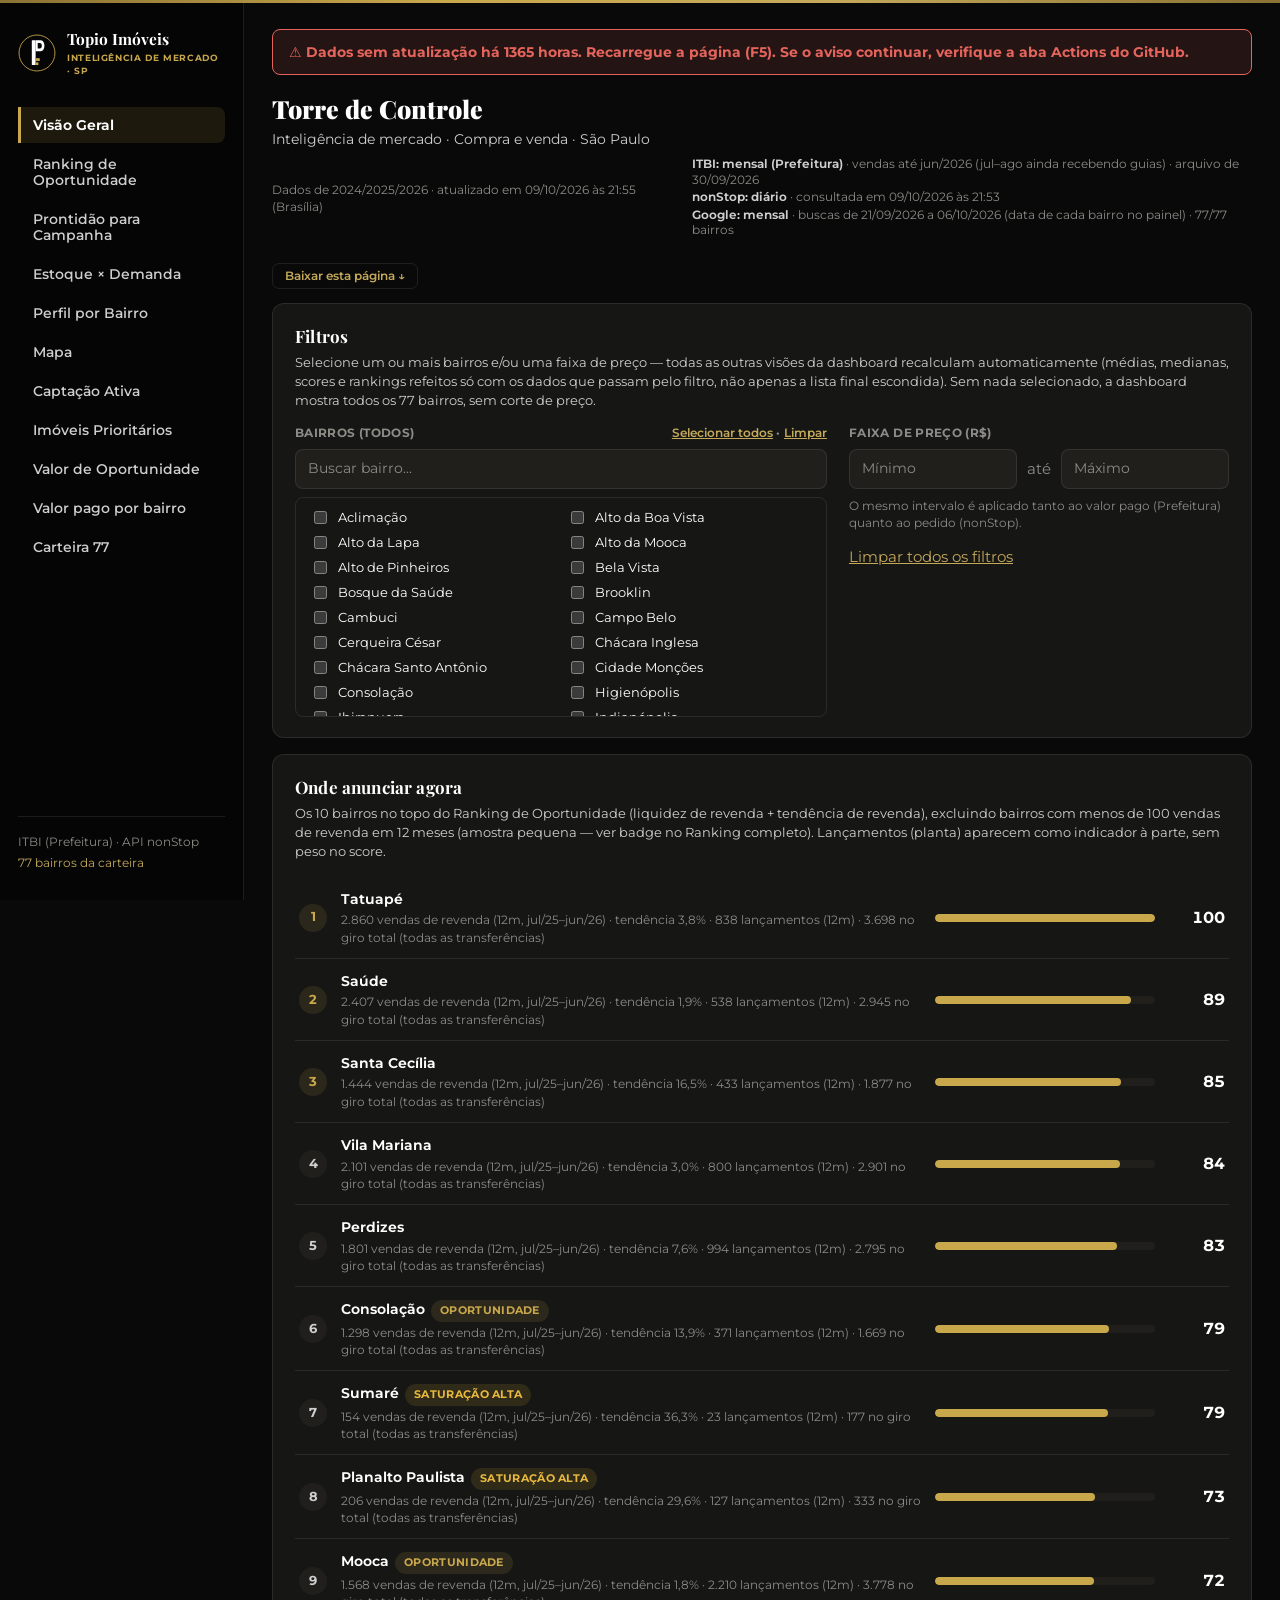
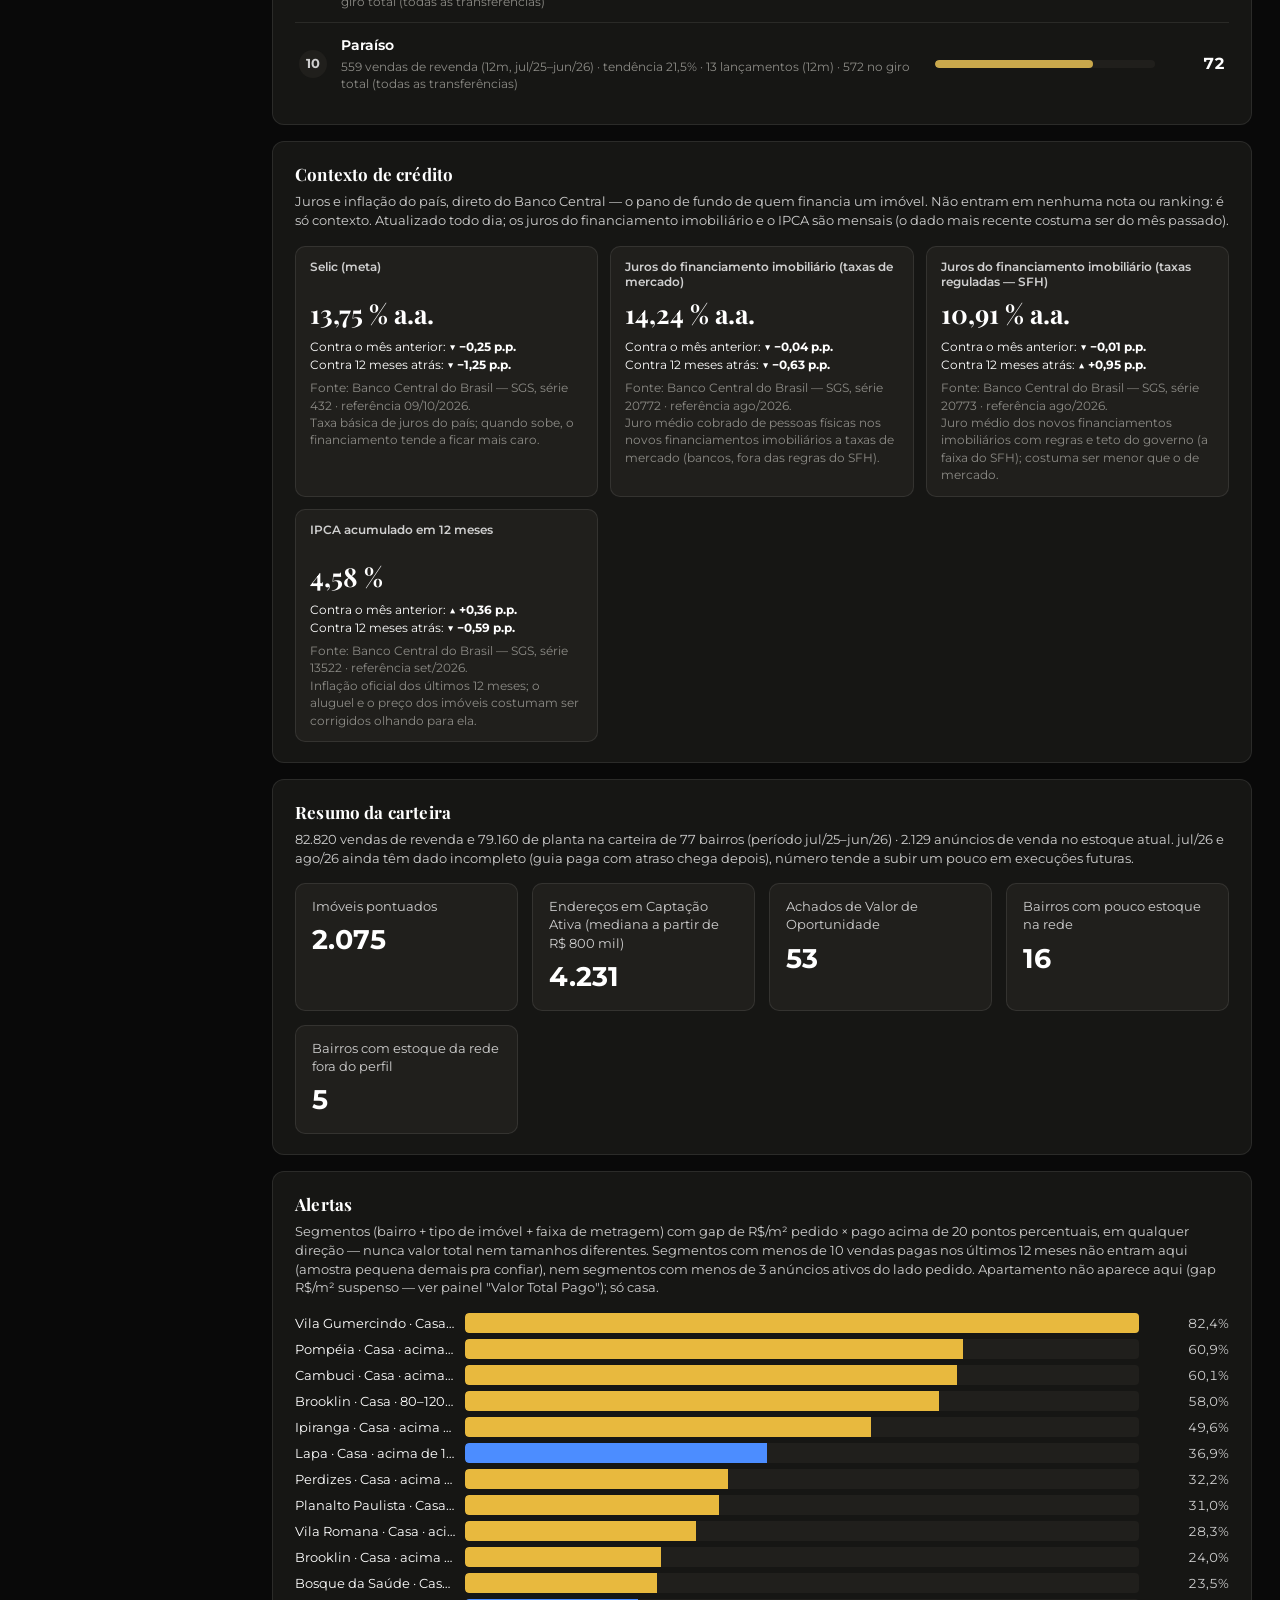
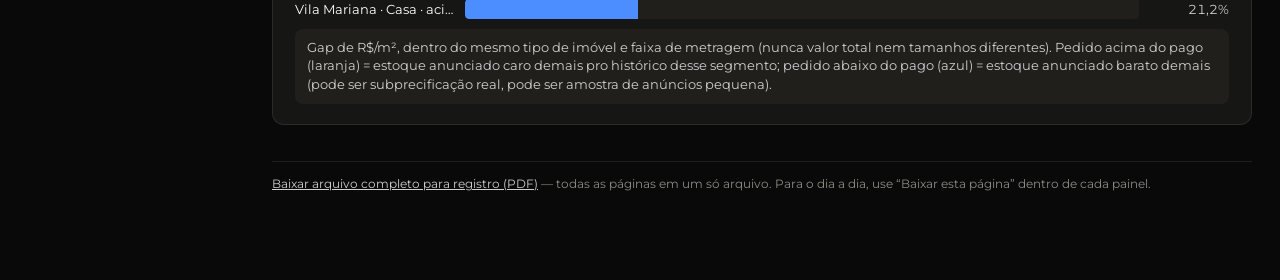
==== site/index.html @ e2ce54e1 "Captação Ativa: só endereços com mediana a partir de R$ 800 mil (recorte do painel e do Top 30) - Pa" ====
<!doctype html>
<html lang="pt-BR">
<head>
<meta charset="utf-8">
<meta name="viewport" content="width=device-width, initial-scale=1">
<title>Torre de Controle — Imóveis SP</title>
<link rel="icon" type="image/svg+xml" href="data:image/svg+xml,%3Csvg xmlns='http://www.w3.org/2000/svg' viewBox='0 0 110 110'%3E%3Ccircle cx='55' cy='55' r='52' fill='none' stroke='%23C9A84C' stroke-width='4'/%3E%3Crect x='40' y='18' width='11' height='72' rx='1.5' fill='%23fff'/%3E%3Cpath d='M 51 18 L 66 18 C 80 18 80 50 66 50 L 51 50 Z' fill='%23fff'/%3E%3Cpath d='M 57 26 L 63 26 C 71 26 71 42 63 42 L 57 42 Z' fill='%23090909'/%3E%3Crect x='51' y='70' width='12' height='8' fill='%23C9A84C'/%3E%3Crect x='51' y='82' width='8' height='8' fill='%23C9A84C'/%3E%3C/svg%3E">
<link rel="preconnect" href="https://fonts.googleapis.com">
<link rel="preconnect" href="https://fonts.gstatic.com" crossorigin>
<link href="https://fonts.googleapis.com/css2?family=Playfair+Display:wght@700;900&family=Montserrat:wght@400;500;600;700&display=swap" rel="stylesheet">
<link rel="stylesheet" href="styles.css">
</head>
<body>
<div class="brand-bar"></div>
<div class="app-shell">

  <aside class="sidebar">
    <div class="brand">
      <svg class="brand-mark" viewBox="0 0 110 110" width="38" height="38" aria-hidden="true">
        <circle cx="55" cy="55" r="52" fill="none" stroke="#C9A84C" stroke-width="2.5"/>
        <rect x="40" y="18" width="11" height="72" rx="1.5" fill="#ffffff"/>
        <path d="M 51 18 L 66 18 C 80 18 80 50 66 50 L 51 50 Z" fill="#ffffff"/>
        <path d="M 57 26 L 63 26 C 71 26 71 42 63 42 L 57 42 Z" fill="#090909"/>
        <rect x="51" y="70" width="12" height="8" fill="#C9A84C"/>
        <rect x="51" y="82" width="8" height="8" fill="#C9A84C"/>
      </svg>
      <div class="brand-text">
        <div class="brand-name">Topio Imóveis</div>
        <div class="brand-role">Inteligência de mercado · SP</div>
      </div>
    </div>

    <nav class="tabs" id="tabs"></nav>

    <div class="sidebar-foot">
      <div id="fontes-foot">ITBI (Prefeitura) · nonStop</div>
      <div class="handle-mini">77 bairros da carteira</div>
    </div>
  </aside>

  <div class="main">
    <div class="app">

      <!-- Aviso de dado parado: preenchido pelo app.js (atualizarAvisoDadoParado), conferido no navegador na hora em que a página abre -->
      <div id="faixa-dados-novos" class="faixa-dados-novos" role="status" hidden>
        <span id="faixa-dados-novos-texto"></span>
        <button type="button" id="faixa-dados-novos-botao">Atualizar agora</button>
      </div>
      <div id="aviso-dado-parado" class="aviso-parado" role="alert" hidden></div>

      <header class="app-header">
        <div>
          <h1>Torre de Controle</h1>
          <div class="handle">Inteligência de mercado · Compra e venda · São Paulo</div>
        </div>
        <div style="display:flex; align-items:center; gap:14px">
          <div class="updated" id="updated-at"></div>
          <div class="fontes-status" id="fontes-status"></div>
        </div>
      </header>

      <!-- Visão Geral -->
      <div class="panel" data-panel="visao-geral">
        <section class="card" id="filtros-card">
          <div class="filtros-head">
            <div>
              <h2>Filtros</h2>
              <div class="card-sub" style="margin-bottom:0">Selecione um ou mais bairros e/ou uma faixa de preço — todas as outras visões da dashboard recalculam automaticamente (médias, medianas, scores e rankings refeitos só com os dados que passam pelo filtro, não apenas a lista final escondida). Sem nada selecionado, a dashboard mostra todos os 77 bairros, sem corte de preço.</div>
            </div>
          </div>
          <div class="filtros-grid">
            <div class="filtros-bairros">
              <div class="filtros-subhead">
                <span>Bairros (<span id="filtro-bairro-count">todos</span>)</span>
                <span><a href="#" id="filtro-selecionar-todos">Selecionar todos</a> · <a href="#" id="filtro-limpar-bairros">Limpar</a></span>
              </div>
              <input type="text" id="filtro-busca-bairro" class="filtro-input" placeholder="Buscar bairro...">
              <div id="filtro-bairro-list" class="filtro-bairro-list"></div>
            </div>
            <div class="filtros-preco">
              <div class="filtros-subhead"><span>Faixa de preço (R$)</span></div>
              <div class="filtro-preco-row">
                <input type="number" id="filtro-preco-min" class="filtro-input" placeholder="Mínimo">
                <span class="muted">até</span>
                <input type="number" id="filtro-preco-max" class="filtro-input" placeholder="Máximo">
              </div>
              <div class="small muted" style="margin-top:8px">O mesmo intervalo é aplicado tanto ao valor pago (Prefeitura) quanto ao pedido (nonStop).</div>
              <a href="#" id="filtro-limpar-tudo" style="display:inline-block; margin-top:14px">Limpar todos os filtros</a>
              <div class="small muted" id="filtro-status" style="margin-top:10px"></div>
            </div>
          </div>
        </section>
        <section class="card">
          <h2>Onde anunciar agora</h2>
          <div class="card-sub">Os 10 bairros no topo do Ranking de Oportunidade (liquidez de revenda + tendência de revenda), excluindo bairros com menos de 100 vendas de revenda em 12 meses (amostra pequena — ver badge no Ranking completo). Lançamentos (planta) aparecem como indicador à parte, sem peso no score.</div>
          <div id="visao-ranking"></div>
        </section>
        <section class="card" id="credito-card">
          <h2>Contexto de crédito</h2>
          <div class="card-sub">Juros e inflação do país, direto do Banco Central — o pano de fundo de quem financia um imóvel. Não entram em nenhuma nota ou ranking: é só contexto. Atualizado todo dia; os juros do financiamento imobiliário e o IPCA são mensais (o dado mais recente costuma ser do mês passado).</div>
          <div id="credito-quadro" class="credito-grid"></div>
        </section>
        <section class="card">
          <h2>Resumo da carteira</h2>
          <div class="card-sub" id="visao-sub"></div>
          <div class="grid cols-4" id="visao-tiles"></div>
        </section>
        <section class="card">
          <h2>Alertas</h2>
          <div class="card-sub">Segmentos (bairro + tipo de imóvel + faixa de metragem) com gap de R$/m² pedido × pago acima de 20 pontos percentuais, em qualquer direção — nunca valor total nem tamanhos diferentes. Segmentos com menos de 10 vendas pagas nos últimos 12 meses não entram aqui (amostra pequena demais pra confiar), nem segmentos com menos de 3 anúncios ativos do lado pedido. Apartamento não aparece aqui (gap R$/m² suspenso — ver painel "Valor Total Pago"); só casa.</div>
          <div id="visao-alertas"></div>
        </section>
      </div>

      <!-- Painel 1 — Ranking de Oportunidade -->
      <div class="panel" data-panel="ranking">
        <section class="card">
          <h2>Ranking de Oportunidade</h2>
          <div class="card-sub">Score 0–100: 50% volume de REVENDA (janela rolante dos últimos 12 meses completos pela data real da transação) + 50% tendência de revenda (mesma janela × 12 meses antes), normalizado entre os 77 bairros da carteira. Lançamentos (planta) aparecem na coluna "Lançamentos (12m)" só como indicador, sem peso no score — decisão de 2026-10-01: pra Buyer Agent, a liquidez que importa é a revenda. Tendência vira neutra (não entra no score) quando o bairro tem menos de 50 vendas de revenda numa das duas janelas comparadas — evita que uma variação de poucas vendas vire uma "tendência" de dezenas de %. Bairro com menos de 100 vendas de revenda em 12m tem o selo "Amostra pequena" e não entra no top 10 de "Onde anunciar agora". A coluna "Gap Preço" e o badge "Alerta preço" não entram no score: mostram o gap de R$/m² pedido × pago do segmento (só casa — apartamento usa valor total, sem gap) mais representativo do bairro — "—" quando nenhum segmento tem amostra confiável.</div>
          <div id="ranking-table"></div>
        </section>
      </div>

      <!-- Painel 2 — Prontidão para Campanha -->
      <div class="panel" data-panel="prontidao">
        <section class="card">
          <h2>Prontidão para Campanha por Bairro</h2>
          <div class="note" style="margin-bottom:10px"><b>Estoque = imóveis ativos na rede nonStop integrada, não o mercado inteiro.</b></div>
          <div class="card-sub">Combina 5 sinais (pesos revisados em 06/10/2026: o "alinhamento de preço" saiu da nota): liquidez de revenda + tendência de revenda (25%), estoque da rede compatível com o perfil vencedor por FAIXA DE PREÇO — P25–P75 do valor pago em revenda (12, 24 ou 36 meses, conforme a amostra), por tipo de imóvel (apartamento/casa), sem passar por metragem, já que área construída do ITBI ≠ área útil do anúncio (25%; bairro com 100+ revendas e no máximo 2 anúncios na faixa mostra o selo "Pouco estoque na rede" — pouco estoque da rede no bairro todo — ou "Estoque da rede fora do perfil" — estoque da rede no bairro, mas fora da faixa que vende), captação ativa (15%), qualidade × cobertura dos imóveis prioritários (25%, já em valor total pra apartamento), concentração de achados de valor (10%). Carteira de 77 bairros, mesma resolução do Carteira 77; bairro com menos de 100 vendas de revenda em 12m (amostra pequena) nunca fica no topo. Responde: esse bairro tem munição real pra campanha agora? Clique num bairro pra ver os 10 melhores imóveis anunciados hoje na nonStop.</div>
          <div id="prontidao-table"></div>
        </section>
      </div>

      <!-- Estoque × Demanda -->
      <div class="panel" data-panel="estoque-demanda">
        <section class="card">
          <h2>Estoque da rede × Demanda</h2>
          <div class="note" style="margin-bottom:10px"><b>Estoque = imóveis ativos na rede nonStop integrada, não o mercado inteiro.</b></div>
          <div class="card-sub">Quantos anúncios ativos hoje na nonStop se encaixam no perfil vencedor de PREÇO do bairro (P25–P75 do valor pago em revenda, 12/24/36 meses conforme a amostra, por tipo de imóvel — não mais metragem, desde 2026-10-01: área construída do ITBI ≠ área útil do anúncio), comparado às vendas de revenda dos últimos 12 meses (demanda = liquidez real de revenda, não lançamento). Bairro com 100+ revendas e no máximo 2 anúncios dentro da faixa mostra um de dois selos: <span class="badge gold" style="margin:0 2px">Pouco estoque na rede</span> (o bairro inteiro tem pouco estoque da rede frente à demanda) ou <span class="badge warning" style="margin:0 2px">Estoque da rede fora do perfil</span> (tem estoque da rede, mas quase nada na faixa que vende). A coluna "Estoque da rede com +365 dias" mostra o % do estoque do bairro cadastrado há mais de um ano na nonStop. <span class="badge gold" style="margin:0 2px">Oportunidade</span> = pouco estoque da rede compatível para uma demanda relevante. <span class="badge critical" style="margin:0 2px">Alerta preço</span> = no segmento (tipo de imóvel + faixa de metragem) mais representativo do bairro, o R$/m² pedido está bem descolado do R$/m² de fato pago — nunca valor total.</div>
          <div id="estoque-demanda-table"></div>
        </section>
      </div>

      <!-- Painel 3 — Perfil por Bairro -->
      <div class="panel" data-panel="perfil">
        <section class="card">
          <h2>Perfil por Bairro</h2>
          <div class="note" style="margin-bottom:10px"><b>Estoque = imóveis ativos na rede nonStop integrada, não o mercado inteiro.</b></div>
          <div class="card-sub">Faixa de preço que mais vendeu (P25–P75 do valor total pago em revenda, 12/24/36 meses conforme a amostra, por tipo de imóvel — não mais metragem/dormitórios/vagas, desde 2026-10-05), estoque da rede dentro dessa faixa, % do estoque da rede com mais de 365 dias de cadastro, e preço por m² pago × pedido por tipo de imóvel e faixa de metragem (a faixa do lado pago é a área do cadastro do ITBI, que inclui áreas comuns e vagas — não é área útil). Escolha um bairro.</div>
          <select id="perfil-select" class="bairro-select"></select>
          <div id="perfil-content" style="margin-top:16px"></div>
        </section>
      </div>

      <!-- Painel 6 — Mapa -->
      <div class="panel" data-panel="mapa">
        <section class="card">
          <h2>Mapa de Oportunidade</h2>
          <div class="card-sub">Bolha = bairro (raio ∝ √volume de vendas); cor = score do Ranking de Oportunidade (mais escuro = maior score).</div>
          <div id="mapa-content"></div>
        </section>
      </div>

      <!-- Painel 7 — Captação Ativa Estratégica -->
      <div class="panel" data-panel="captacao">
        <section class="card">
          <h2>Captação Ativa Estratégica</h2>
          <div class="card-sub"><b>Recorte do painel: só endereços cuja mediana das revendas limpas é de R$ 800 mil ou mais</b> (o resto fica de fora desta pauta). Pauta semanal de prospecção: endereços com giro repetido de revenda (2+ revendas limpas em 3 anos — compra e venda, 100% do imóvel, uso residencial e valor dentro do padrão, a mesma base do Carteira 77 —, excluindo lançamentos e preços incoerentes). O preço de cada endereço é a MEDIANA das revendas limpas, com a faixa P25–P75 quando há 4+ vendas (com menos, só a mediana e “poucas vendas”); vendas na planta e revendas com valor fora do padrão aparecem em contagem separada e nunca entram no preço. A metragem é a área do cadastro do ITBI (inclui áreas comuns e vagas), não a área útil. Endereços sem nenhuma unidade anunciada hoje vêm primeiro (é onde a prospecção resolve um acesso que você não tem por outro caminho); os marcados <span class="badge warning" style="margin:0 2px">Já anunciado hoje</span> já têm alguma unidade ativa, mas o prédio continua valendo a visita pra tentar captar outras unidades. "Perfil vencedor" do bairro agora é a faixa de preço paga em revenda (12m, por tipo de imóvel) — não mais metragem (2026-10-01). Dois selos de bairro (só acendem com 100+ revendas em 12 meses e no máximo 2 anúncios dentro da faixa de preço vencedora, e nunca juntos): <span class="badge gold" style="margin:0 2px">Pouco estoque na rede</span> = o bairro inteiro tem pouco anúncio na rede frente à demanda (estoque total da rede ÷ revendas em 12m no terço mais baixo dos 77 bairros); <span class="badge warning" style="margin:0 2px">Estoque da rede fora do perfil</span> = tem estoque ativo no bairro, mas quase nada na faixa de preço que de fato vende. <span class="badge warning" style="margin:0 2px">Anúncio antigo — validar disponibilidade</span> = o anúncio ativo tem mais de 365 dias de cadastro na nonStop (continua valendo nas contas, só pede confirmação).</div>
          <div id="captacao-filtros" class="local-filtros"></div>
          <div id="captacao-top30" class="captacao-top30"></div>
          <h3 class="captacao-lista-titulo">Todos os endereços, por bairro</h3>
          <div id="captacao-list"></div>
        </section>
      </div>

      <!-- Painel 8 — Imóveis Prioritários -->
      <div class="panel" data-panel="prioritarios">
        <section class="card">
          <h2>Imóveis Prioritários para Campanha</h2>
          <div class="card-sub">Pontuação por imóvel (casa): 35% liquidez de revenda do bairro + 30% alinhamento de preço (R$/m² do anúncio × mediana paga do mesmo tipo de imóvel e faixa de metragem no bairro) + 25% aderência à faixa de preço vencedora do bairro (P25–P75 do valor pago em revenda, 12m, por tipo de imóvel) + 10% bônus de captação ativa (híbrido: prédio com 10+ unidades residenciais no IPTU 2026 usa o giro relativo — vendas em 3 anos ÷ unidades: menos de 7% = 40, 7–10% = 60, 10–15% = 80, 15% ou mais = 100; prédio com menos de 10 unidades, casa ou endereço sem casamento com o IPTU usa o nº de vendas: 2 = 40, 3 = 60, 4 = 80, 5 ou mais = 100; em qualquer régua, bônus acima de 60 exige pelo menos 3 vendas; cada imóvel mostra qual régua foi usada). Anúncio com mais de 365 dias de cadastro continua na lista, com o selo "Anúncio antigo — validar disponibilidade". Apartamento: alinhamento de preço suspenso (2026-10-01 — faixa de metragem comparava área construída do ITBI × área útil do anúncio, aguardando calibração) — peso redistribuído proporcionalmente entre liquidez, aderência e captação.</div>
          <div class="local-filtros">
            <label>Bairro <select id="prioritarios-bairro" class="bairro-select"></select></label>
            <span class="small muted">Sem bairro escolhido: os 50 melhores da carteira. Com bairro: todos os imóveis pontuados dele (base para carrosséis "apartamentos à venda em [bairro]").</span>
          </div>
          <div id="prioritarios-table"></div>
        </section>
      </div>

      <!-- Painel 10 — Valor de Oportunidade -->
      <div class="panel" data-panel="valor-oportunidade">
        <section class="card">
          <h2>Valor de Oportunidade</h2>
          <div class="card-sub">Imóveis anunciados 20%+ abaixo do que se pagou em imóveis comparáveis. <b>Casa</b>: compara o R$/m² do anúncio com a mediana de R$/m² paga em imóveis do MESMO tipo e faixa de metragem no bairro (nunca o valor total nem tamanhos diferentes); só entra quando esse segmento tem 10+ vendas pagas nos últimos 12 meses. <b>Apartamento</b>: compara o preço do anúncio com a mediana paga no MESMO PRÉDIO (revendas limpas do mesmo endereço, sem passar por metragem); só entra prédio com 4+ revendas limpas e preços parecidos entre si (P75 ÷ P25 de até 1,25), e cada achado mostra "comparado com N vendas no mesmo prédio". Nos dois casos, cada venda antiga é <b>atualizada para o preço de hoje</b> pela variação da mediana de R$/m² de revenda do mesmo bairro e tipo (ITBI), do mês da venda até o último mês completo — assim uma venda de 2024 não parece "barata" só por ser antiga. Badge "Atenção" = 30%+ de desconto, vale checar antes de anunciar.</div>
          <div id="vo-toggle" class="seg-toggle"></div>
          <div id="vo-nota" class="note" style="margin:10px 0"></div>
          <div id="valor-oportunidade-table"></div>
        </section>
        <section class="card">
          <h2>Concentração por bairro</h2>
          <div id="valor-oportunidade-bairros"></div>
        </section>
      </div>

      <!-- Painel 11 — Preço por m² / Valor Total (Etapa 4 de 2026-09-29; Etapa 2 item 2 de 2026-10-01) -->
      <div class="panel" data-panel="preco-m2">
        <section class="card">
          <h2>Valor pago por bairro</h2>
          <div class="card-sub">Mediana/P25/P75 do VALOR TOTAL pago (não R$/m²) em REVENDA de apartamento, por bairro e faixa de metragem, nos últimos 12 meses (retrato do mercado agora) — ou 24/36 meses quando o bairro+faixa tem menos de 30 vendas limpas (cada linha mostra o período usado; abaixo de 30 mesmo em 36 meses vira “poucas vendas”). O gap R$/m² pedido×pago foi suspenso pra apartamento (calibração fica pra depois); "Anúncios hoje" mostra só o estoque atual pedido, sem comparação. Badge "Poucas vendas" = menos de 30 revendas limpas nesse segmento mesmo ampliando o período para 36 meses — não é uma referência confiável ainda. Também disponível em CSV: <code>output/preco_m2_por_bairro.csv</code> e <code>output/valor_pago_por_bairro.csv</code> (série histórica por ano, casa e apartamento).</div>
          <div id="preco-m2-table"></div>
        </section>
      </div>

      <!-- Painel 12 — Carteira 77 (Item 3 de 2026-09-30; sai do beta na Etapa 2 item 1.2e, 2026-10-01) -->
      <div class="panel" data-panel="carteira-77">
        <section class="card">
          <h2>Carteira 77</h2>
          <div class="card-sub">Bairro resolvido por tradução de nome de cadastro do IPTU + cascata de voto por endereço/quadra fiscal/CEP (ver README, "Item 3") — carteira de 77 bairros, a mesma base que TODOS os outros painéis usam agora (Ranking, Visão Geral, Perfil, Mapa, Estoque × Demanda, Alertas, Valor de Oportunidade, Imóveis Prioritários — checado a cada build, ver "teste de consistência" no README). Revenda/planta classificados pela proporção transmitida (ITBI) + uso do imóvel + financiamento MCMV/SFH, janela rolante de 12 meses. Giro = revenda ÷ unidades residenciais do IPTU (apartamento + residência). As colunas de forma de pagamento mostram as revendas da camada limpa (apartamento e casa): "sem financiamento bancário" = guias de ITBI sem financiamento informado, o que inclui compras com recursos próprios e parcelamentos direto com o vendedor, que não passam por banco. A tabela abaixo é um retrato fixo (não recalcula com os filtros de preço/bairro acima) — os outros painéis recalculam normalmente.</div>
          <div id="carteira-77-fechamento" style="margin-bottom:16px"></div>
          <div id="carteira-77-table"></div>
        </section>
      </div>

      <footer class="rodape-pdf">
        <a href="#" id="pdf-completo-link">Baixar arquivo completo para registro (PDF)</a>
        <span> — todas as páginas em um só arquivo. Para o dia a dia, use “Baixar esta página” dentro de cada painel.</span>
      </footer>

    </div>
  </div>
</div>
<script src="app.js"></script>
</body>
</html>
---- site/styles.css ----
:root {
  color-scheme: dark;
  --page: #090909;
  --sidebar-bg: #050505;
  --surface: #161614;
  --surface-2: #201f1c;
  --text-primary: #ffffff;
  --text-secondary: #cfcfcf;
  --text-muted: #8c8b86;
  --gridline: #2a2a27;
  --baseline: #3a3a36;
  --border: rgba(255, 255, 255, 0.09);
  --gold: #C9A84C;
  --gold-soft: #C4A95B;
  --gold-bg: rgba(201, 168, 76, 0.12);
  --series-blue: #4C8DFF;
  --series-orange: #E0793A;
  --series-aqua: #23B98A;
  --series-violet: #9C8CF0;
  --status-good: #34C759;
  --status-warning: #E8B93E;
  --status-critical: #E5645C;
  --status-neutral: #8c8b86;
  --status-good-bg: rgba(52, 199, 89, 0.12);
  --status-warning-bg: rgba(232, 185, 62, 0.12);
  --status-critical-bg: rgba(229, 100, 92, 0.12);
  --status-neutral-bg: rgba(255, 255, 255, 0.06);
}

* { box-sizing: border-box; }
html, body { margin: 0; padding: 0; }
body {
  background: var(--page);
  color: var(--text-primary);
  font-family: "Montserrat", system-ui, -apple-system, "Segoe UI", sans-serif;
  font-size: 15px;
  line-height: 1.45;
}

h1, h2, h3 { font-family: "Playfair Display", Georgia, serif; }

.brand-bar {
  position: fixed; top: 0; left: 0; right: 0; height: 3px;
  background: linear-gradient(90deg, #8a7233, var(--gold) 35%, var(--gold-soft) 65%, #8a7233);
  z-index: 100;
}

.app-shell { display: flex; min-height: 100vh; padding-top: 3px; }

/* -------------------------------------------------------------------- */
/* Sidebar                                                               */
/* -------------------------------------------------------------------- */
.sidebar {
  width: 244px; flex-shrink: 0; background: var(--sidebar-bg);
  border-right: 1px solid var(--border);
  display: flex; flex-direction: column;
  padding: 26px 18px; position: sticky; top: 3px;
  height: calc(100vh - 3px); overflow-y: auto;
}
.brand { display: flex; align-items: center; gap: 11px; margin-bottom: 30px; }
.brand-mark { flex-shrink: 0; }
.brand-text { min-width: 0; }
.brand-name { font-family: "Playfair Display", serif; font-weight: 700; font-size: 15.5px; color: #fff; line-height: 1.25; }
.brand-role { font-size: 9px; letter-spacing: 0.07em; color: var(--gold); font-weight: 700; text-transform: uppercase; margin-top: 3px; }

nav.tabs {
  display: flex; flex-direction: column; gap: 3px; flex: 1;
}
nav.tabs button {
  appearance: none; border: none; border-left: 3px solid transparent; background: transparent; cursor: pointer;
  padding: 10px 12px; font-family: "Montserrat", sans-serif; font-size: 13.5px; font-weight: 550;
  color: var(--text-secondary); border-radius: 0 8px 8px 0; text-align: left;
}
nav.tabs button:hover { background: var(--surface-2); color: var(--text-primary); }
nav.tabs button.active { color: #fff; font-weight: 650; background: var(--gold-bg); border-left-color: var(--gold); }
nav.tabs button .dot { display: inline-block; width: 7px; height: 7px; border-radius: 50%; margin-right: 8px; vertical-align: middle; }

.sidebar-foot {
  margin-top: 18px; padding-top: 16px; border-top: 1px solid var(--border);
  font-size: 11.5px; color: var(--text-muted); line-height: 1.7;
}
.sidebar-foot .handle-mini { color: var(--gold-soft); margin-top: 2px; }

/* -------------------------------------------------------------------- */
/* Main content                                                          */
/* -------------------------------------------------------------------- */
.main { flex: 1; min-width: 0; }
.app { max-width: 1180px; margin: 0 auto; padding: 26px 28px 80px; }

header.app-header {
  display: flex; flex-wrap: wrap; align-items: baseline; justify-content: space-between;
  gap: 8px; margin-bottom: 24px;
}
header.app-header h1 { font-size: 25px; margin: 0; font-weight: 900; }
header.app-header .handle { color: var(--text-secondary); font-size: 13.5px; margin-top: 2px; }
header.app-header .updated { color: var(--text-muted); font-size: 12px; }
.aviso-parado {
  background: var(--status-critical-bg); color: var(--status-critical); border: 1px solid var(--status-critical);
  border-radius: 8px; padding: 12px 16px; margin: 0 0 16px; font-size: 14px; font-weight: 700;
}
.aviso-parado[hidden] { display: none; }
/* Faixa discreta "Há dados novos" (aparece só quando a pessoa já mexeu na página): fica NO FLUXO, no
   topo — empurra o conteúdo pra baixo em vez de ficar por cima dele. */
.faixa-dados-novos {
  display: flex; flex-wrap: wrap; align-items: center; gap: 8px 12px; margin: 0 0 12px; padding: 7px 12px;
  border: 1px solid var(--border); border-left: 3px solid var(--gold); border-radius: 8px;
  background: var(--surface-2); color: var(--text-secondary); font-size: 13px;
}
.faixa-dados-novos[hidden] { display: none; }
.faixa-dados-novos button {
  appearance: none; cursor: pointer; font: inherit; font-size: 12.5px; font-weight: 600; color: var(--gold);
  background: transparent; border: 1px solid var(--gold); border-radius: 6px; padding: 3px 10px;
}
.faixa-dados-novos button:hover { background: var(--gold); color: #1a1a1a; }
@media print { .faixa-dados-novos { display: none !important; } }
.fontes-status { display: flex; flex-direction: column; align-items: flex-start; gap: 2px; font-size: 11.5px; color: var(--text-muted); max-width: 560px; }
.fontes-status .fonte-item { display: block; line-height: 1.35; }
.fontes-status .fonte-item b { color: var(--text-secondary); font-weight: 650; }
.fontes-status .fonte-stale { color: var(--status-warning); font-weight: 600; }
.pdf-btn {
  appearance: none; cursor: pointer; font-family: "Montserrat", sans-serif;
  font-size: 12.5px; font-weight: 600; color: var(--gold);
  background: var(--gold-bg); border: 1px solid var(--gold); border-radius: 7px;
  padding: 7px 14px; white-space: nowrap;
}
.pdf-btn:hover { background: var(--gold); color: #1a1a1a; }
.rodape-pdf { margin: 36px 0 8px; padding-top: 14px; border-top: 1px solid var(--border); font-size: 11.5px; color: var(--text-muted); }
.rodape-pdf a { color: var(--text-secondary); text-decoration: underline; }
.rodape-pdf a:hover { color: var(--gold); }
.captacao-pdf-link { font-size: 11.5px; text-decoration: underline; margin-left: 10px; color: var(--gold-soft); }

/* Item 7 (2026-10-01): "Baixar esta página" — mesmo visual do botão
   global, só que pequeno e solto no topo de cada painel (não no
   cabeçalho fixo). Some na impressão (ver @media print) — só o botão
   global "Baixar PDF" permanece como estava. */
.page-pdf-btn {
  appearance: none; cursor: pointer; font-family: "Montserrat", sans-serif;
  font-size: 11.5px; font-weight: 600; color: var(--gold-soft);
  background: transparent; border: 1px solid var(--border); border-radius: 7px;
  padding: 5px 12px; white-space: nowrap; margin-bottom: 14px; display: inline-block;
}
.page-pdf-btn:hover { border-color: var(--gold); color: var(--gold); }

.panel { display: none; }
.panel.active { display: block; }
.panel-print-title { display: none; }
.panel-print-meta { display: none; }

section.card {
  background: var(--surface); border: 1px solid var(--border); border-radius: 12px;
  padding: 20px 22px; margin-bottom: 16px;
}
section.card h2 { font-size: 17px; margin: 0 0 5px; font-weight: 700; letter-spacing: 0.01em; }
section.card .card-sub { color: var(--text-secondary); font-size: 13px; margin-bottom: 16px; }

.grid { display: grid; gap: 14px; }
.grid.cols-2 { grid-template-columns: repeat(auto-fit, minmax(320px, 1fr)); }
.grid.cols-4 { grid-template-columns: repeat(auto-fit, minmax(200px, 1fr)); }

/* Status chip / badge */
.status-chip {
  display: inline-flex; align-items: center; gap: 6px; padding: 4px 10px;
  border-radius: 999px; font-size: 12.5px; font-weight: 600;
}
.status-chip .icon { font-size: 12px; line-height: 1; }
.status-chip.green { background: var(--status-good-bg); color: var(--status-good); }
.status-chip.yellow { background: var(--status-warning-bg); color: var(--status-warning); }
.status-chip.red { background: var(--status-critical-bg); color: var(--status-critical); }
.status-chip.neutral, .status-chip.informativo { background: var(--status-neutral-bg); color: var(--text-muted); }

/* Stat tile */
.stat-tile {
  background: var(--surface-2); border: 1px solid var(--border); border-radius: 10px;
  padding: 14px 16px;
}
.stat-tile .label { font-size: 12.5px; color: var(--text-secondary); margin-bottom: 4px; }
.stat-tile .value { font-size: 27px; font-weight: 700; font-variant-numeric: proportional-nums; color: #fff; }
.stat-tile .delta { font-size: 12.5px; margin-top: 4px; font-weight: 600; }
.stat-tile .delta.up { color: var(--status-good); }
.stat-tile .delta.down { color: var(--status-critical); }
.stat-tile .delta.flat { color: var(--text-muted); }

/* Bars (ranking / comparação) */
.bar-row { display: grid; grid-template-columns: 160px 1fr 80px; align-items: center; gap: 10px; margin: 6px 0; font-size: 13px; }
.bar-row .bar-track { background: var(--surface-2); border-radius: 4px; height: 20px; position: relative; overflow: hidden; }
.bar-row .bar-fill { position: absolute; left: 0; top: 0; bottom: 0; border-radius: 4px 0 0 4px; }
.bar-row .bar-val { text-align: right; font-variant-numeric: tabular-nums; color: var(--text-secondary); }
.bar-row .bar-label { color: var(--text-primary); overflow: hidden; text-overflow: ellipsis; white-space: nowrap; }
.bar-row.local .bar-label { font-weight: 650; }
.pagamento-bars .bar-label { white-space: normal; overflow: visible; text-overflow: clip; line-height: 1.2; }

/* Tables */
table.data-table { width: 100%; border-collapse: collapse; font-size: 13px; }
table.data-table th {
  text-align: left; font-size: 11.5px; text-transform: uppercase; letter-spacing: 0.02em;
  color: var(--text-muted); font-weight: 600; padding: 8px 10px; border-bottom: 1px solid var(--gridline);
  position: sticky; top: 0; background: var(--surface);
}
table.data-table td {
  padding: 8px 10px; border-bottom: 1px solid var(--gridline); font-variant-numeric: tabular-nums;
  vertical-align: top;
}
table.data-table td.desc { font-variant-numeric: normal; max-width: 320px; }
table.data-table tbody tr:hover { background: var(--surface-2); }
.table-scroll { overflow-x: auto; max-height: 560px; overflow-y: auto; border: 1px solid var(--border); border-radius: 10px; }
th.sortable { cursor: pointer; user-select: none; }
th.sortable .arrow { opacity: 0.4; margin-left: 3px; }
th.sortable.active .arrow { opacity: 1; }
.rank-top { color: var(--status-good); font-weight: 700; }
.rank-bottom { color: var(--status-critical); font-weight: 700; }

.note {
  font-size: 12.5px; color: var(--text-secondary); background: var(--surface-2);
  border-radius: 8px; padding: 10px 12px; margin-top: 10px;
}
.note.methodology { border-left: 3px solid var(--gold); }

.placeholder-block {
  border: 1px dashed var(--baseline); border-radius: 12px; padding: 32px 20px;
  text-align: center; color: var(--text-secondary);
}
.placeholder-block .big { font-size: 15px; font-weight: 650; color: var(--text-primary); margin-bottom: 6px; font-family: "Montserrat", sans-serif; }

.legend { display: flex; gap: 14px; font-size: 12px; color: var(--text-secondary); margin-top: 8px; flex-wrap: wrap; }
.legend .item { display: flex; align-items: center; gap: 6px; }
.legend .key { width: 12px; height: 12px; border-radius: 50%; display: inline-block; }

.muted { color: var(--text-muted); }
.small { font-size: 12px; }
a { color: var(--gold-soft); }

/* -------------------------------------------------------------------- */
/* Componentes específicos — Imóveis                                    */
/* -------------------------------------------------------------------- */
.bairro-select {
  appearance: none; background: var(--surface-2); border: 1px solid var(--border);
  color: var(--text-primary); font: inherit; font-size: 13.5px; font-weight: 600;
  padding: 9px 14px; border-radius: 8px; min-width: 260px; cursor: pointer;
}

.badge {
  display: inline-block; font-size: 10.5px; font-weight: 700; letter-spacing: 0.03em; text-transform: uppercase;
  padding: 3px 9px; border-radius: 999px; margin-left: 6px;
}
.badge.gold { background: var(--gold-bg); color: var(--gold); }
.badge.critical { background: var(--status-critical-bg); color: var(--status-critical); }
.badge.warning { background: var(--status-warning-bg); color: var(--status-warning); }
.badge.neutral { background: var(--status-neutral-bg); color: var(--text-muted); }

/* Filtros */
.filtros-head { margin-bottom: 14px; }
.filtros-grid { display: grid; grid-template-columns: 1.4fr 1fr; gap: 22px; }
@media (max-width: 800px) { .filtros-grid { grid-template-columns: 1fr; } }
.filtros-subhead {
  display: flex; align-items: center; justify-content: space-between; font-size: 12px;
  color: var(--text-muted); text-transform: uppercase; letter-spacing: 0.03em; font-weight: 700; margin-bottom: 8px;
}
.filtros-subhead a { font-size: 12px; text-transform: none; letter-spacing: normal; font-weight: 600; cursor: pointer; }
.filtro-input {
  width: 100%; background: var(--surface-2); border: 1px solid var(--border); color: var(--text-primary);
  font: inherit; font-size: 13.5px; padding: 9px 12px; border-radius: 8px; box-sizing: border-box;
}
.filtro-input::placeholder { color: var(--text-muted); }
.filtro-bairro-list {
  margin-top: 8px; max-height: 220px; overflow-y: auto; border: 1px solid var(--border); border-radius: 8px;
  padding: 10px 14px; display: grid; grid-template-columns: repeat(auto-fill, minmax(160px, 1fr)); gap: 6px 12px;
}
.filtro-bairro-item { display: flex; align-items: center; gap: 8px; font-size: 13px; cursor: pointer; user-select: none; }
.filtro-bairro-item input { accent-color: var(--gold); cursor: pointer; }
.filtro-bairro-item.hidden { display: none; }
.filtro-preco-row { display: flex; align-items: center; gap: 10px; }
.filtro-preco-row .muted { flex-shrink: 0; }
#filtro-status { min-height: 16px; }
#filtro-status.active { color: var(--gold); font-weight: 600; }

/* Estoque x Demanda: linha expansível */
.expand-toggle { color: var(--gold-soft); cursor: pointer; font-size: 12.5px; font-weight: 600; }
.expand-row td { background: var(--surface-2); padding: 0 !important; }
.expand-row .expand-inner { padding: 12px 16px; }
.mini-listing-row { display: flex; justify-content: space-between; gap: 10px; padding: 6px 0; border-bottom: 1px solid var(--gridline); font-size: 12.5px; }
.mini-listing-row:last-child { border-bottom: none; }
.mini-listing-row a { color: var(--gold-soft); text-decoration: none; }

/* Prontidão: expand com top imóveis */
.prontidao-expand { padding: 6px 4px 16px 46px; }

/* Bairro rank rows (Ranking / Prontidão) */
.rank-row {
  display: flex; align-items: center; gap: 14px; padding: 12px 4px; border-bottom: 1px solid var(--gridline);
}
.rank-row:last-child { border-bottom: none; }
.rank-row .rank-num {
  width: 28px; height: 28px; border-radius: 50%; background: var(--surface-2);
  display: flex; align-items: center; justify-content: center; font-size: 12.5px; font-weight: 700;
  color: var(--text-secondary); flex-shrink: 0;
}
.rank-row.top3 .rank-num { background: var(--gold-bg); color: var(--gold); }
.rank-row .rank-body { flex: 1; min-width: 0; }
.rank-row .rank-name { font-weight: 650; font-size: 14px; }
.rank-row .rank-meta { font-size: 12px; color: var(--text-muted); margin-top: 2px; }
.rank-row .rank-score { width: 56px; text-align: right; font-weight: 700; font-size: 16px; font-variant-numeric: tabular-nums; flex-shrink: 0; }
.rank-row .rank-bar-track { flex: 1; height: 8px; border-radius: 999px; background: var(--surface-2); overflow: hidden; max-width: 220px; }
.rank-row .rank-bar-fill { height: 100%; background: var(--gold); border-radius: 999px; }

/* Perfil por bairro */
.perfil-tiles { display: grid; grid-template-columns: repeat(auto-fit, minmax(180px, 1fr)); gap: 12px; margin-bottom: 16px; }
.reliability-tag { font-size: 11px; padding: 2px 7px; border-radius: 999px; font-weight: 600; margin-left: 6px; }
.reliability-tag.individual { background: var(--status-good-bg); color: var(--status-good); }
.reliability-tag.regional { background: var(--status-warning-bg); color: var(--status-warning); }
.reliability-tag.insufficient { background: var(--status-neutral-bg); color: var(--text-muted); }

/* Captação Ativa — grupos por bairro (details/summary) */
.captacao-group { border: 1px solid var(--border); border-radius: 10px; margin-bottom: 10px; overflow: hidden; }
.captacao-group summary {
  cursor: pointer; padding: 14px 16px; font-weight: 650; list-style: none;
  display: flex; align-items: center; justify-content: space-between; gap: 10px; background: var(--surface-2);
}
.captacao-group summary::-webkit-details-marker { display: none; }
.captacao-group summary .n { color: var(--text-muted); font-weight: 500; font-size: 12.5px; }
.captacao-group .profile-line { padding: 10px 16px; font-size: 12.5px; color: var(--text-secondary); border-bottom: 1px solid var(--gridline); }
.addr-row { display: flex; align-items: center; justify-content: space-between; gap: 12px; padding: 10px 16px; border-bottom: 1px solid var(--gridline); font-size: 13px; }
.addr-row:last-child { border-bottom: none; }
.addr-row .addr-name { font-weight: 600; }
.addr-row .addr-meta { color: var(--text-muted); font-size: 12px; margin-top: 2px; }
.addr-row .addr-price { text-align: right; font-variant-numeric: tabular-nums; color: var(--text-secondary); font-size: 12.5px; }
.captacao-toggle { display: block; padding: 10px 16px; font-size: 12.5px; text-decoration: underline; }

/* Imóveis prioritários — cards */
.imovel-row { display: flex; gap: 14px; padding: 14px 16px; border-radius: 10px; border: 1px solid var(--border); background: var(--surface-2); margin-bottom: 10px; }
.imovel-row .medal {
  width: 32px; height: 32px; border-radius: 50%; display: flex; align-items: center; justify-content: center;
  font-family: "Playfair Display", serif; font-weight: 900; font-size: 14px; flex-shrink: 0;
  background: var(--surface); color: var(--text-secondary);
}
.imovel-row.r1 .medal { background: var(--gold); color: #111; }
.imovel-row.r2 .medal { background: #b9b9b2; color: #111; }
.imovel-row.r3 .medal { background: #8a6a3c; color: #fff; }
.imovel-row .body { flex: 1; min-width: 0; }
.imovel-row .head-row { display: flex; align-items: center; justify-content: space-between; gap: 10px; flex-wrap: wrap; }
.imovel-row .meta-line { font-size: 11.5px; color: var(--text-muted); text-transform: uppercase; letter-spacing: 0.03em; }
.imovel-row .metrics { display: flex; gap: 18px; flex-wrap: wrap; font-size: 12px; color: var(--text-muted); margin: 6px 0 8px; }
.imovel-row .metrics b { color: var(--text-primary); font-weight: 700; font-variant-numeric: tabular-nums; }
.imovel-row .resumo { font-size: 12.5px; color: var(--text-secondary); }
.imovel-row a.imovel-link { font-size: 12px; color: var(--gold); text-decoration: none; font-weight: 600; white-space: nowrap; }
.imovel-row a.imovel-link:hover { text-decoration: underline; }
.score-tag {
  display: inline-block; font-size: 10.5px; font-weight: 700; letter-spacing: 0.03em; text-transform: uppercase;
  padding: 3px 9px; border-radius: 999px; background: var(--gold-bg); color: var(--gold);
}

/* Mapa */
.map-wrap { position: relative; }
svg.map-svg { width: 100%; height: auto; display: block; }
.map-bubble { cursor: pointer; stroke: rgba(0,0,0,0.35); stroke-width: 1px; }
.map-bubble:hover { stroke: var(--gold); stroke-width: 2px; }
.map-bubble.amostra-pequena { stroke: var(--status-warning); stroke-width: 1.5px; stroke-dasharray: 3 2; }
.map-label { fill: var(--text-secondary); font-size: 9.5px; font-family: "Montserrat", sans-serif; pointer-events: none; }
.map-tooltip {
  position: absolute; pointer-events: none; background: var(--surface-2);
  border: 1px solid var(--border); border-radius: 8px; padding: 8px 10px;
  font-size: 12px; box-shadow: 0 4px 14px rgba(0,0,0,0.4); opacity: 0; transform: translate(-50%, -110%);
  white-space: nowrap; z-index: 5;
}

/* -------------------------------------------------------------------- */
/* Responsive                                                            */
/* -------------------------------------------------------------------- */
/* A navegação fica na barra lateral esquerda, vertical, em telas médias e
   grandes. Desde 07/10/2026 (Rodada B, pedido do Paulo, acesso pelo celular),
   SÓ em tela estreita (<= 760px) ela vira uma barra horizontal no topo, com
   rolagem pro lado — o bloco "@media (max-width: 760px)" mais abaixo. */
@media (max-width: 900px) {
  .sidebar { width: 190px; padding: 18px 10px; }
  nav.tabs button { font-size: 12.5px; padding: 9px 10px; }
  .app { padding: 20px 16px 60px; }
  .imovel-row { flex-direction: column; }
  .bar-row { grid-template-columns: 110px 1fr 70px; }
}

@media (max-width: 560px) {
  .sidebar { width: 150px; padding: 14px 8px; }
  .sidebar-foot { display: none; }
  nav.tabs button { font-size: 11.5px; padding: 8px; }
  .brand-text { display: none; }
}

/* Celular (Rodada B): menu horizontal no topo, conteúdo na largura toda. */
@media (max-width: 760px) {
  .app-shell { flex-direction: column; }
  .sidebar {
    width: 100%; height: auto; position: sticky; top: 3px; z-index: 60;
    flex-direction: row; align-items: center; gap: 8px;
    padding: 8px 10px; border-right: 0; border-bottom: 1px solid var(--border);
    overflow-x: auto; overflow-y: hidden;
  }
  .brand { margin: 0 4px 0 0; flex-shrink: 0; }
  .brand-text, .sidebar-foot { display: none; }
  nav.tabs { flex-direction: row; gap: 4px; flex: 1 0 auto; }
  nav.tabs button {
    white-space: nowrap; flex-shrink: 0; font-size: 12.5px; padding: 9px 12px;
    border-left: 0; border-bottom: 3px solid transparent; border-radius: 8px 8px 0 0;
  }
  nav.tabs button.active { border-left-color: transparent; border-bottom-color: var(--gold); }
  .app { padding: 14px 12px 60px; }
  header.app-header { margin-bottom: 14px; }
  header.app-header h1 { font-size: 22px; }
  header.app-header > div:last-child { flex-direction: column; align-items: flex-start !important; gap: 6px !important; }
  .fontes-status { max-width: none; }
  .local-filtros { gap: 8px; }
  .local-filtros .bairro-select { width: 100%; }
  .seg-toggle { max-width: 100%; overflow-x: auto; }
}

/* -------------------------------------------------------------------- */
/* Impressão / "Baixar PDF" (botão global por painel + link por bairro   */
/* na Captação Ativa) — usa a impressão nativa do navegador em vez de    */
/* lib de PDF em JS, pra não adicionar dependência externa. Tema dark    */
/* vira claro (fundo escuro gastaria tinta/ficaria ilegível sem          */
/* "imprimir imagens de fundo" habilitado no navegador).                 */
/* -------------------------------------------------------------------- */
@media print {
  :root {
    --page: #ffffff; --sidebar-bg: #ffffff; --surface: #ffffff; --surface-2: #f4f4f2;
    --text-primary: #16160f; --text-secondary: #3a3a34; --text-muted: #6b6a63;
    --gridline: #ddd; --baseline: #ccc; --border: #ccc;
    --gold-bg: #f6efd9;
    --status-good-bg: #e6f6ea; --status-warning-bg: #fdf3d9; --status-critical-bg: #fbe6e4; --status-neutral-bg: #eee;
  }
  .sidebar, .pdf-btn, .rodape-pdf, .captacao-pdf-link, .captacao-toggle, #filtros-card, .page-pdf-btn { display: none !important; }
  .app-shell { display: block; }
  .main, .app { max-width: none; margin: 0; padding: 0 6px; }
  section.card { border: 1px solid var(--border); break-inside: avoid; }
  .addr-row, .imovel-row, .bar-row { break-inside: avoid; }
  /* Item 6 (2026-10-01): .table-scroll tem max-height:560px/overflow-y:auto
     pra tela (ver regra fora de media query) — sem resetar aqui, o
     navegador CORTA a tabela nesse tamanho em vez de paginar o resto,
     então uma tabela de 77 linhas (Carteira 77) ou o Ranking completo
     saíam com só as primeiras linhas no PDF. Tabela inteira sempre no
     PDF/impressão, mesmo que role na tela. */
  .table-scroll { max-height: none !important; overflow-y: visible !important; overflow-x: visible !important; }
  table { break-inside: auto; }
  tr { break-inside: avoid; }
  .captacao-group { border: 1px solid var(--border); break-inside: avoid-page; }
  .captacao-group summary { list-style: none; }

  /* Painel só de Captação Ativa: só o grupo marcado aparece. */
  body.printing-captacao-group .captacao-group:not(.print-only-this) { display: none !important; }

  /* "Baixar PDF" do cabeçalho = dashboard inteira, painel por painel, cada
     um numa página nova (todos já estão renderizados no DOM o tempo todo —
     ver renderAll() em app.js — só escondidos por display:none). */
  body.printing-all .panel { display: block !important; }
  body.printing-all .panel + .panel { break-before: page; }
  body.printing-all .panel-print-title {
    display: block; font-size: 22px; margin: 0 0 14px; padding-bottom: 8px;
    border-bottom: 2px solid var(--gold);
  }

  /* Item 7 (2026-10-01): "Baixar esta página" imprime só o painel ativo
     (sem body.printing-all) — mesmo título de sempre, mais o
     cabeçalho de período/filtros/data de geração (populado por
     printPage() em app.js, só nesse caso — o botão "Baixar PDF" global
     continua exatamente como estava, sem esse cabeçalho extra). */
  .panel.active .panel-print-title { display: block; font-size: 22px; margin: 0 0 6px; padding-bottom: 8px; border-bottom: 2px solid var(--gold); }
  .panel.active .panel-print-meta:not(:empty) {
    display: block; font-size: 11px; color: var(--text-muted); margin: 0 0 16px;
  }
}


/* Rodada A — filtros locais de painel, alternador e Top 30 da Captação */
.local-filtros { display: flex; flex-wrap: wrap; align-items: flex-end; gap: 10px 14px; margin: 10px 0 14px; }
.local-filtros .small.muted { align-self: center; }
.local-filtro-campo { display: flex; flex-direction: column; gap: 3px; }
.local-filtro-check { flex-direction: row; align-items: center; gap: 6px; font-size: 12.5px; color: var(--text-secondary); padding-bottom: 6px; }
.seg-toggle { display: inline-flex; border: 1px solid var(--border); border-radius: 8px; overflow: hidden; margin: 6px 0; }
.seg-toggle button { appearance: none; border: 0; background: transparent; color: var(--text-secondary); font: inherit; font-size: 12.5px; font-weight: 600; padding: 7px 14px; cursor: pointer; }
.seg-toggle button + button { border-left: 1px solid var(--border); }
.seg-toggle button.active { background: var(--gold-bg); color: var(--gold); }
.captacao-top30 { margin: 8px 0 22px; padding: 14px 16px; border: 1px solid var(--gold); border-radius: 10px; background: var(--gold-bg); }
.captacao-top30-titulo, .captacao-lista-titulo { font-size: 15px; margin: 0 0 8px; }
.captacao-lista-titulo { margin-top: 6px; }
.top30-item { display: flex; gap: 10px; align-items: flex-start; border-top: 1px solid var(--border); padding-top: 4px; }
.top30-pos { flex: 0 0 26px; font-weight: 700; color: var(--gold); padding-top: 10px; text-align: right; }
.top30-corpo { flex: 1; min-width: 0; }
@media print { .local-filtros, .seg-toggle { display: none !important; } .captacao-top30 { break-inside: auto; } .top30-item { break-inside: avoid; } }


/* Rodada C — quadro de contexto de crédito (Visão Geral) */
.credito-grid { display: grid; grid-template-columns: repeat(auto-fit, minmax(230px, 1fr)); gap: 12px; }
.credito-item { border: 1px solid var(--border); border-radius: 10px; padding: 12px 14px; background: var(--surface-2); }
.credito-item .label { font-size: 12px; color: var(--text-secondary); font-weight: 600; line-height: 1.3; min-height: 32px; }
.credito-item .value { font-family: "Playfair Display", Georgia, serif; font-size: 26px; font-weight: 700; margin: 4px 0 6px; }
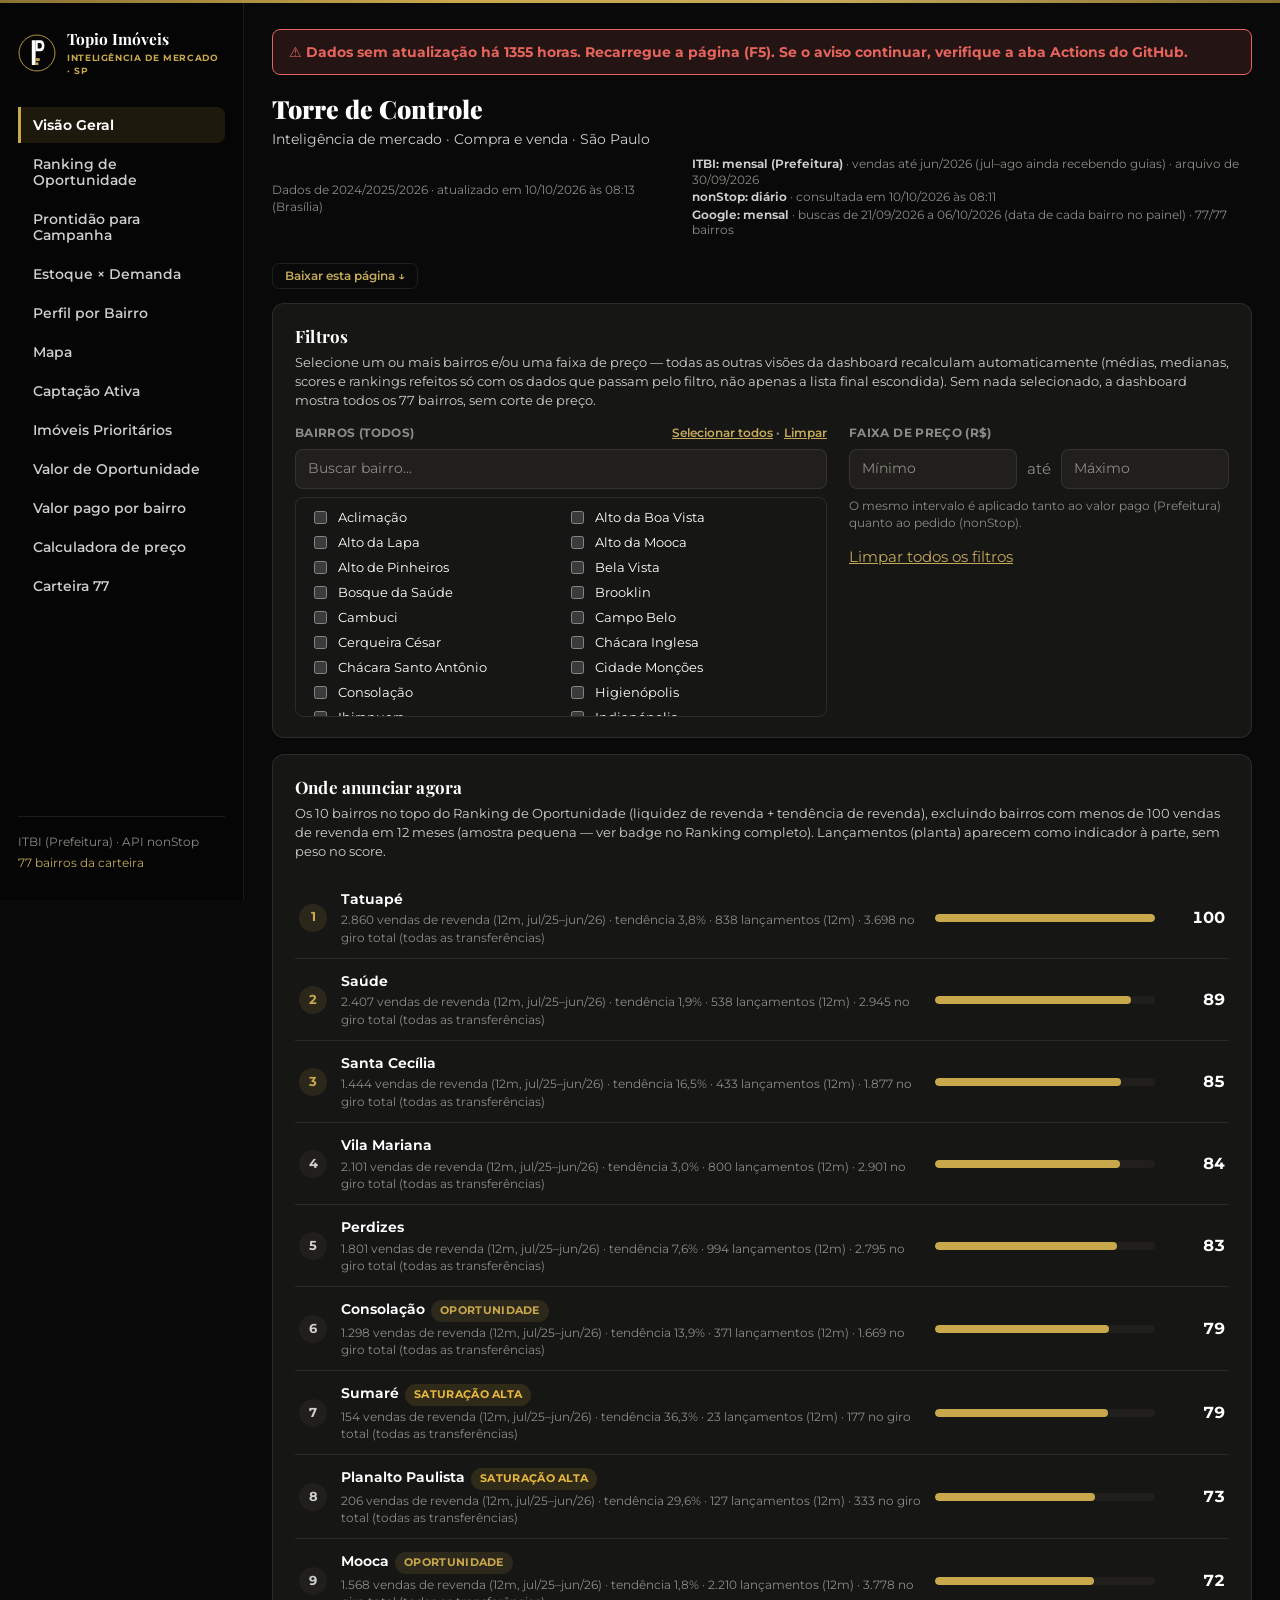
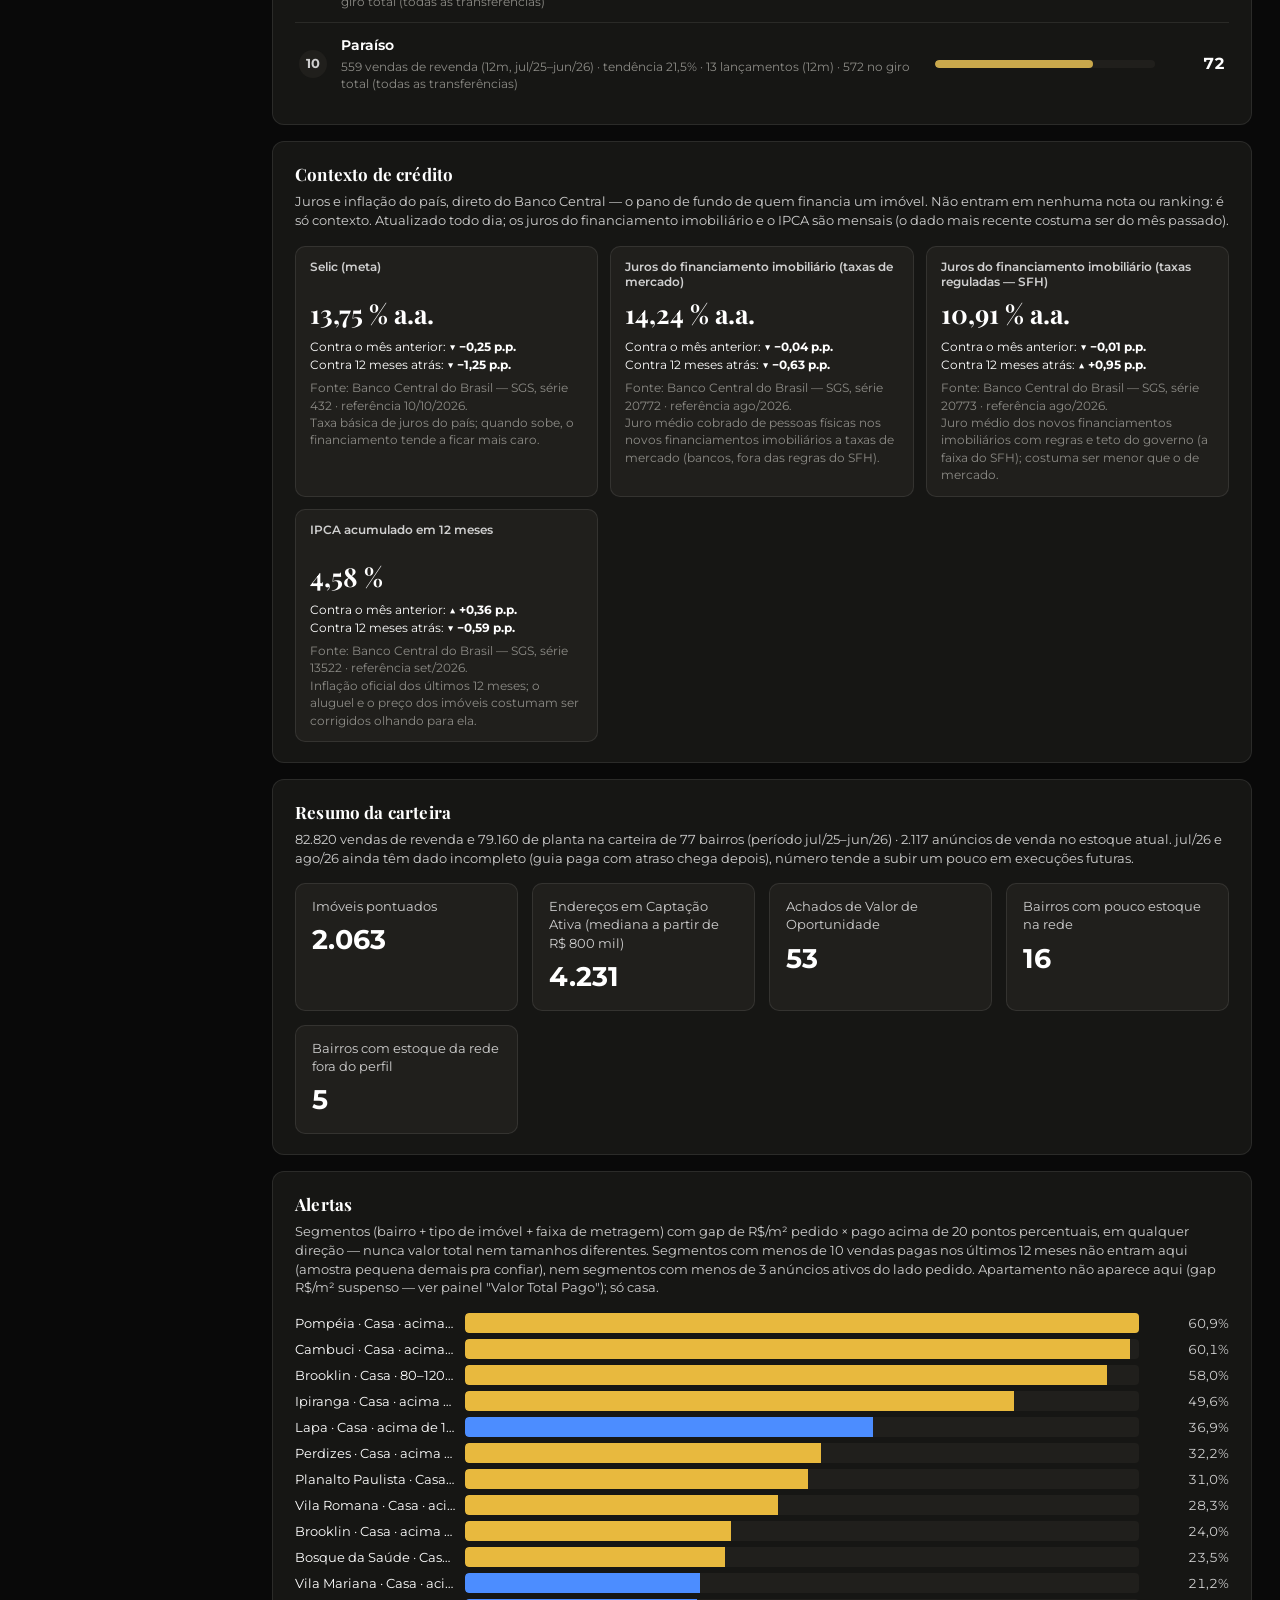
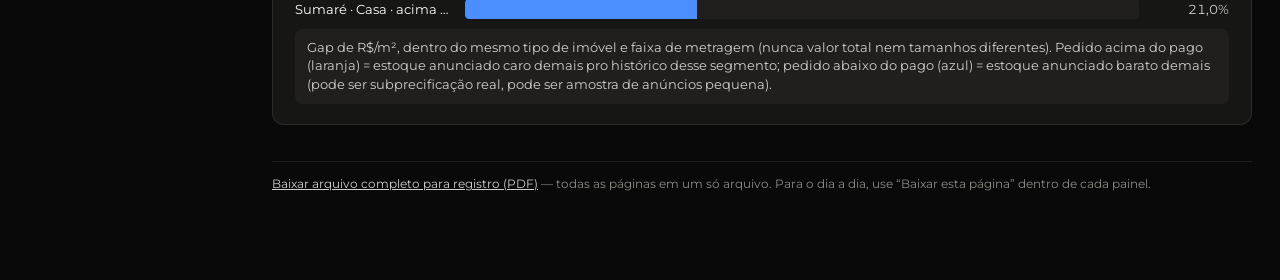
==== commit 168b6bc8: "Calculadora de preço de apartamento (protótipo): aba nova com estimativa, faixa provável medida em t" ====
--- a/site/index.html
+++ b/site/index.html
@@ -210,6 +210,11 @@
         </section>
       </div>
 
+      <!-- Painel — Calculadora de preço (protótipo 2026-10-10): montado por calculadora.js, carregado só quando a aba abre -->
+      <div class="panel" data-panel="calculadora">
+        <div id="calc-root"></div>
+      </div>
+
       <!-- Painel 12 — Carteira 77 (Item 3 de 2026-09-30; sai do beta na Etapa 2 item 1.2e, 2026-10-01) -->
       <div class="panel" data-panel="carteira-77">
         <section class="card">
--- a/site/styles.css
+++ b/site/styles.css
@@ -409,6 +409,12 @@
   .local-filtros { gap: 8px; }
   .local-filtros .bairro-select { width: 100%; }
   .seg-toggle { max-width: 100%; overflow-x: auto; }
+  /* Captação Ativa: a coluna de preços (P25–P75) tinha white-space:nowrap e esticava a página (+23 px no
+     iPhone). No celular a linha quebra: endereço em cima, preços embaixo, tudo dentro da tela. */
+  .addr-row { flex-wrap: wrap; padding: 10px 12px; }
+  .addr-row > div:first-child { flex: 1 1 200px; min-width: 0; }
+  .addr-row .addr-price { text-align: left !important; }
+  .addr-row .addr-price div { white-space: normal !important; }
 }
 
 /* -------------------------------------------------------------------- */
@@ -491,3 +497,84 @@
 .credito-item { border: 1px solid var(--border); border-radius: 10px; padding: 12px 14px; background: var(--surface-2); }
 .credito-item .label { font-size: 12px; color: var(--text-secondary); font-weight: 600; line-height: 1.3; min-height: 32px; }
 .credito-item .value { font-family: "Playfair Display", Georgia, serif; font-size: 26px; font-weight: 700; margin: 4px 0 6px; }
+
+/* -------------------------------------------------------------------- */
+/* Calculadora de preço (protótipo 2026-10-10) — montada por calculadora.js */
+/* -------------------------------------------------------------------- */
+.calc-passo { margin: 0 0 22px; }
+.calc-passo-titulo { font-family: "Playfair Display", Georgia, serif; font-size: 17px; font-weight: 700; margin: 0 0 10px; }
+.calc-rotulo { display: block; font-size: 12.5px; font-weight: 600; color: var(--text-secondary); margin-bottom: 4px; }
+.calc-ajuda { display: block; font-size: 12px; color: var(--text-muted); margin-bottom: 4px; }
+.calc-campo { display: block; }
+.calc-input {
+  width: 100%; background: var(--surface-2); color: var(--text-primary); border: 1px solid var(--baseline); border-radius: 8px;
+  padding: 10px 12px; font: inherit; font-size: 14px; font-variant-numeric: tabular-nums;
+}
+.calc-input:focus { outline: 2px solid var(--gold); outline-offset: 1px; border-color: var(--gold); }
+.calc-input-grande { font-size: 16px; padding: 13px 14px; }
+.calc-grade { display: grid; grid-template-columns: repeat(auto-fit, minmax(210px, 1fr)); gap: 12px 16px; margin: 8px 0; }
+.calc-grade-4 { grid-template-columns: repeat(auto-fit, minmax(120px, 1fr)); }
+.calc-busca { position: relative; }
+.calc-sugestoes {
+  list-style: none; margin: 4px 0 0; padding: 4px; position: absolute; left: 0; right: 0; z-index: 20;
+  background: var(--surface); border: 1px solid var(--baseline); border-radius: 10px; box-shadow: 0 10px 30px rgba(0,0,0,.55); max-height: 340px; overflow-y: auto;
+}
+.calc-sugestao, .calc-sem-sugestao { padding: 9px 11px; border-radius: 7px; font-size: 13.5px; cursor: pointer; }
+.calc-sem-sugestao { cursor: default; color: var(--text-muted); font-size: 12.5px; }
+.calc-sugestao:hover, .calc-sugestao.ativo { background: var(--gold-bg); }
+.calc-sug-bairro { color: var(--text-secondary); }
+.calc-sug-aviso { display: block; font-size: 11.5px; color: var(--status-warning); margin-top: 2px; }
+.calc-local-card {
+  display: flex; justify-content: space-between; align-items: center; gap: 12px; margin-top: 10px; padding: 12px 14px;
+  border: 1px solid var(--gold); background: var(--gold-bg); border-radius: 10px;
+}
+.calc-link { appearance: none; background: none; border: 0; color: var(--gold); font: inherit; font-size: 13px; font-weight: 600; text-decoration: underline; cursor: pointer; padding: 4px 6px; }
+.calc-tipo { display: flex; align-items: center; flex-wrap: wrap; gap: 10px; margin-bottom: 8px; }
+.calc-metragens { display: flex; flex-wrap: wrap; align-items: center; gap: 8px; margin-top: 6px; }
+.calc-metragens:empty { display: none; }
+.calc-chip {
+  appearance: none; font: inherit; font-size: 12.5px; font-weight: 600; color: var(--text-secondary); background: transparent;
+  border: 1px solid var(--baseline); border-radius: 999px; padding: 6px 12px; cursor: pointer;
+}
+button.calc-chip:hover { border-color: var(--gold); color: var(--gold); }
+span.calc-chip { cursor: default; }
+.calc-chip.ativo { border-color: var(--gold); color: var(--gold); background: var(--gold-bg); }
+.calc-aviso-campos { margin-top: 10px; }
+.calc-acoes { display: flex; align-items: center; gap: 14px; flex-wrap: wrap; }
+.calc-botao {
+  appearance: none; border: 0; border-radius: 10px; background: var(--gold); color: #1a1a1a; font: inherit; font-weight: 700; font-size: 15px;
+  padding: 13px 26px; cursor: pointer;
+}
+.calc-botao:hover { filter: brightness(1.08); }
+.calc-botao-sec { background: transparent; color: var(--gold); border: 1px solid var(--gold); font-size: 13.5px; padding: 9px 18px; margin-top: 10px; }
+.calc-erro { margin: 8px 0 12px; padding: 10px 12px; border-radius: 8px; background: var(--status-critical-bg); color: var(--status-critical); font-size: 13.5px; }
+.calc-topo { display: flex; justify-content: space-between; align-items: flex-start; flex-wrap: wrap; gap: 10px; }
+.calc-valor { font-family: "Playfair Display", Georgia, serif; font-size: clamp(32px, 6vw, 46px); font-weight: 900; line-height: 1.1; font-variant-numeric: tabular-nums; }
+.calc-barra { position: relative; height: 14px; border-radius: 7px; background: var(--surface-2); margin: 46px 0 8px; }
+.calc-barra.com-pedido { margin-bottom: 40px; }
+.calc-barra-faixa { position: absolute; top: 0; bottom: 0; background: linear-gradient(90deg, rgba(52,199,89,.55), rgba(52,199,89,.9) 50%, rgba(52,199,89,.55)); border-radius: 7px; }
+.calc-marca { position: absolute; top: -4px; width: 4px; height: 22px; transform: translateX(-50%); border-radius: 2px; background: #fff; }
+.calc-marca span { position: absolute; bottom: 26px; left: 50%; transform: translateX(-50%); white-space: nowrap; font-size: 11.5px; font-weight: 700; padding: 3px 8px; border-radius: 6px; background: #fff; color: #111; }
+.calc-marca-pedido { background: var(--gold); }
+.calc-marca-pedido span { background: var(--gold); bottom: auto; top: 26px; }
+.calc-marca-pedido.acima, .calc-marca-pedido.acima span { background: var(--status-warning); }
+.calc-barra-rotulos { display: flex; justify-content: space-between; font-size: 13.5px; font-weight: 600; margin-bottom: 14px; font-variant-numeric: tabular-nums; }
+.calc-barra-rotulos small { font-weight: 400; color: var(--text-muted); }
+.calc-veredito { margin: 14px 0; padding: 12px 14px; border-radius: 10px; font-size: 14px; border-left: 4px solid var(--status-neutral); background: var(--status-neutral-bg); }
+.calc-veredito.good { border-left-color: var(--status-good); background: var(--status-good-bg); }
+.calc-veredito.warning { border-left-color: var(--status-warning); background: var(--status-warning-bg); }
+.calc-veredito.critical { border-left-color: var(--status-critical); background: var(--status-critical-bg); }
+.calc-porque h3 { font-size: 15px; margin: 18px 0 6px; }
+.calc-porque ul { margin: 0; padding-left: 20px; font-size: 13.5px; color: var(--text-secondary); }
+.calc-porque li { margin: 5px 0; }
+.calc-custos { margin-top: 14px; font-size: 13.5px; color: var(--text-secondary); }
+.calc-resumo { white-space: pre-wrap; background: var(--surface-2); border: 1px solid var(--border); border-radius: 8px; padding: 12px 14px; font: inherit; font-size: 13.5px; color: var(--text-secondary); margin: 0; }
+@media (max-width: 760px) {
+  .calc-grade, .calc-grade-4 { grid-template-columns: 1fr 1fr; }
+  .calc-barra-rotulos { flex-direction: column; gap: 2px; }
+  .calc-botao { width: 100%; }
+}
+@media print { .calc-form, .calc-botao, .calc-botao-sec { display: none !important; } }
+
+/* a calculadora é uma ferramenta de bolso: não entra no PDF completo (o PDF por painel continua valendo) */
+body.printing-all .panel[data-panel="calculadora"] { display: none !important; }
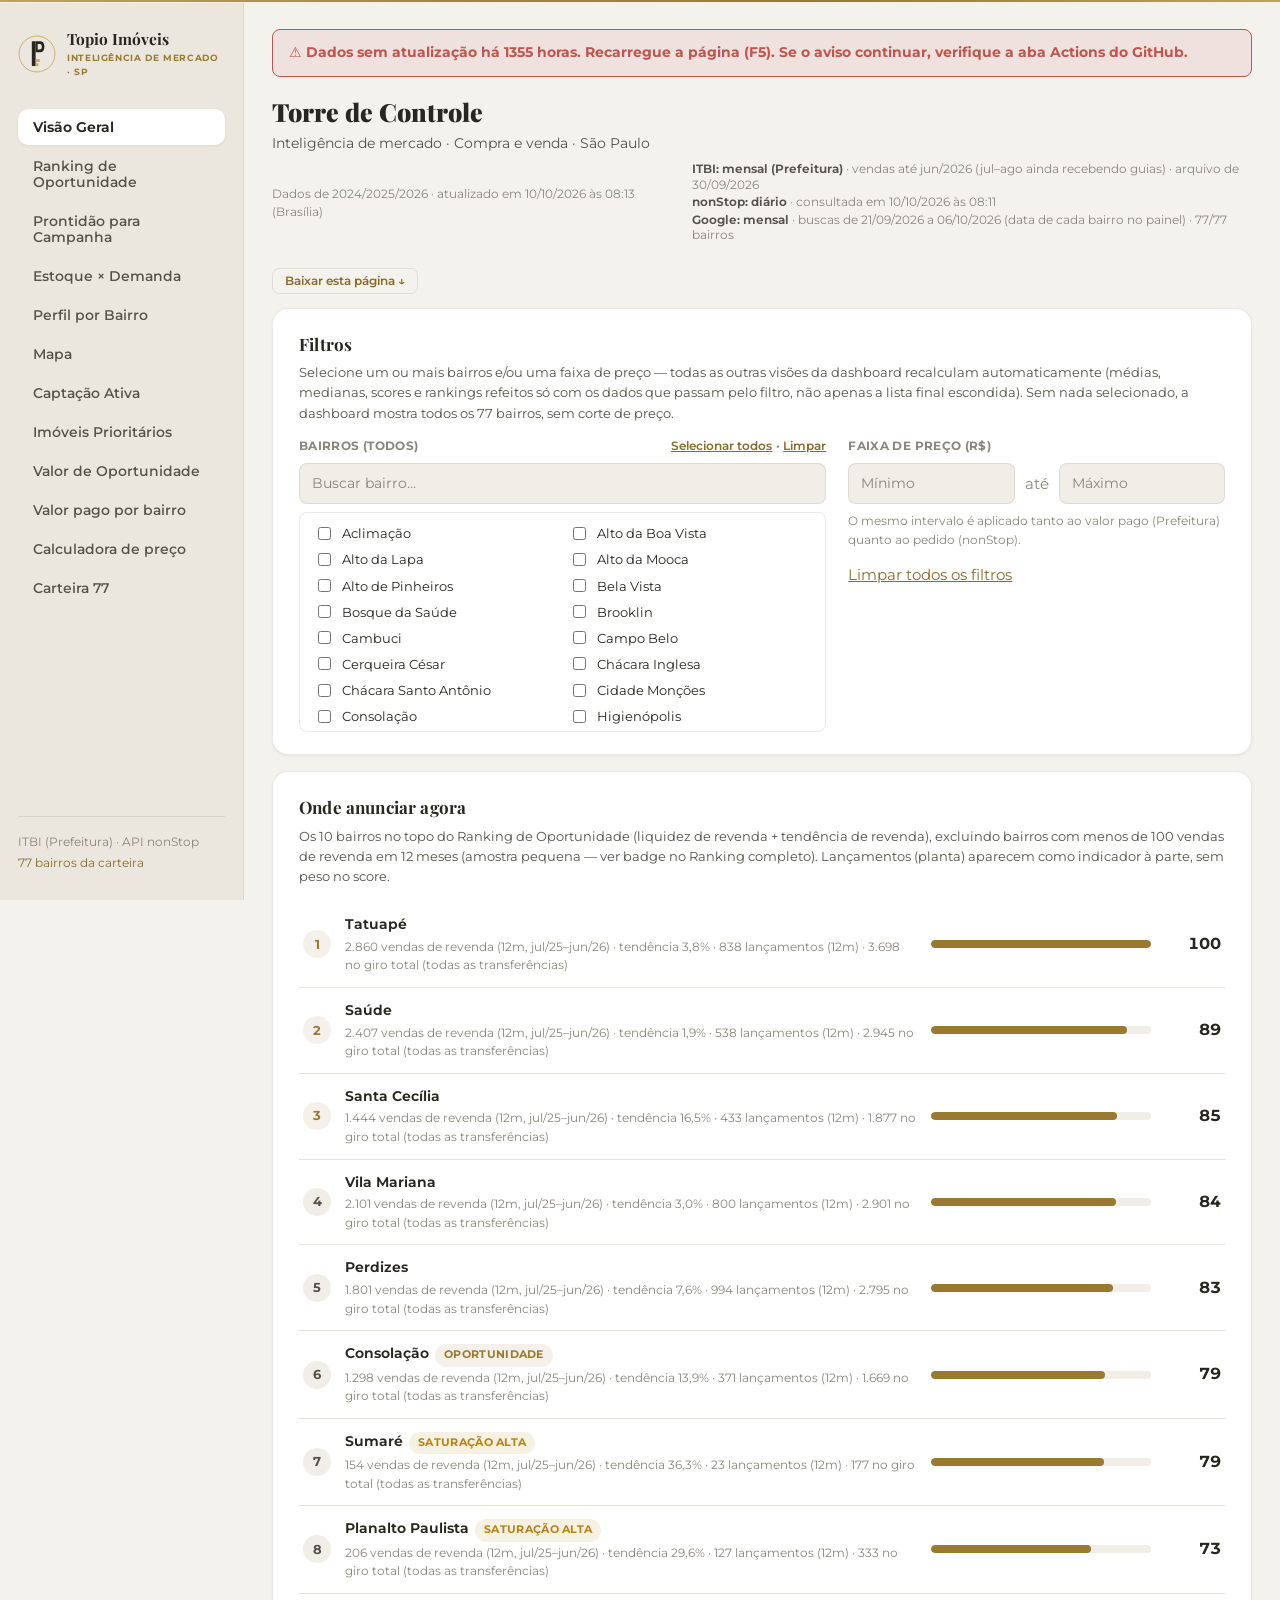
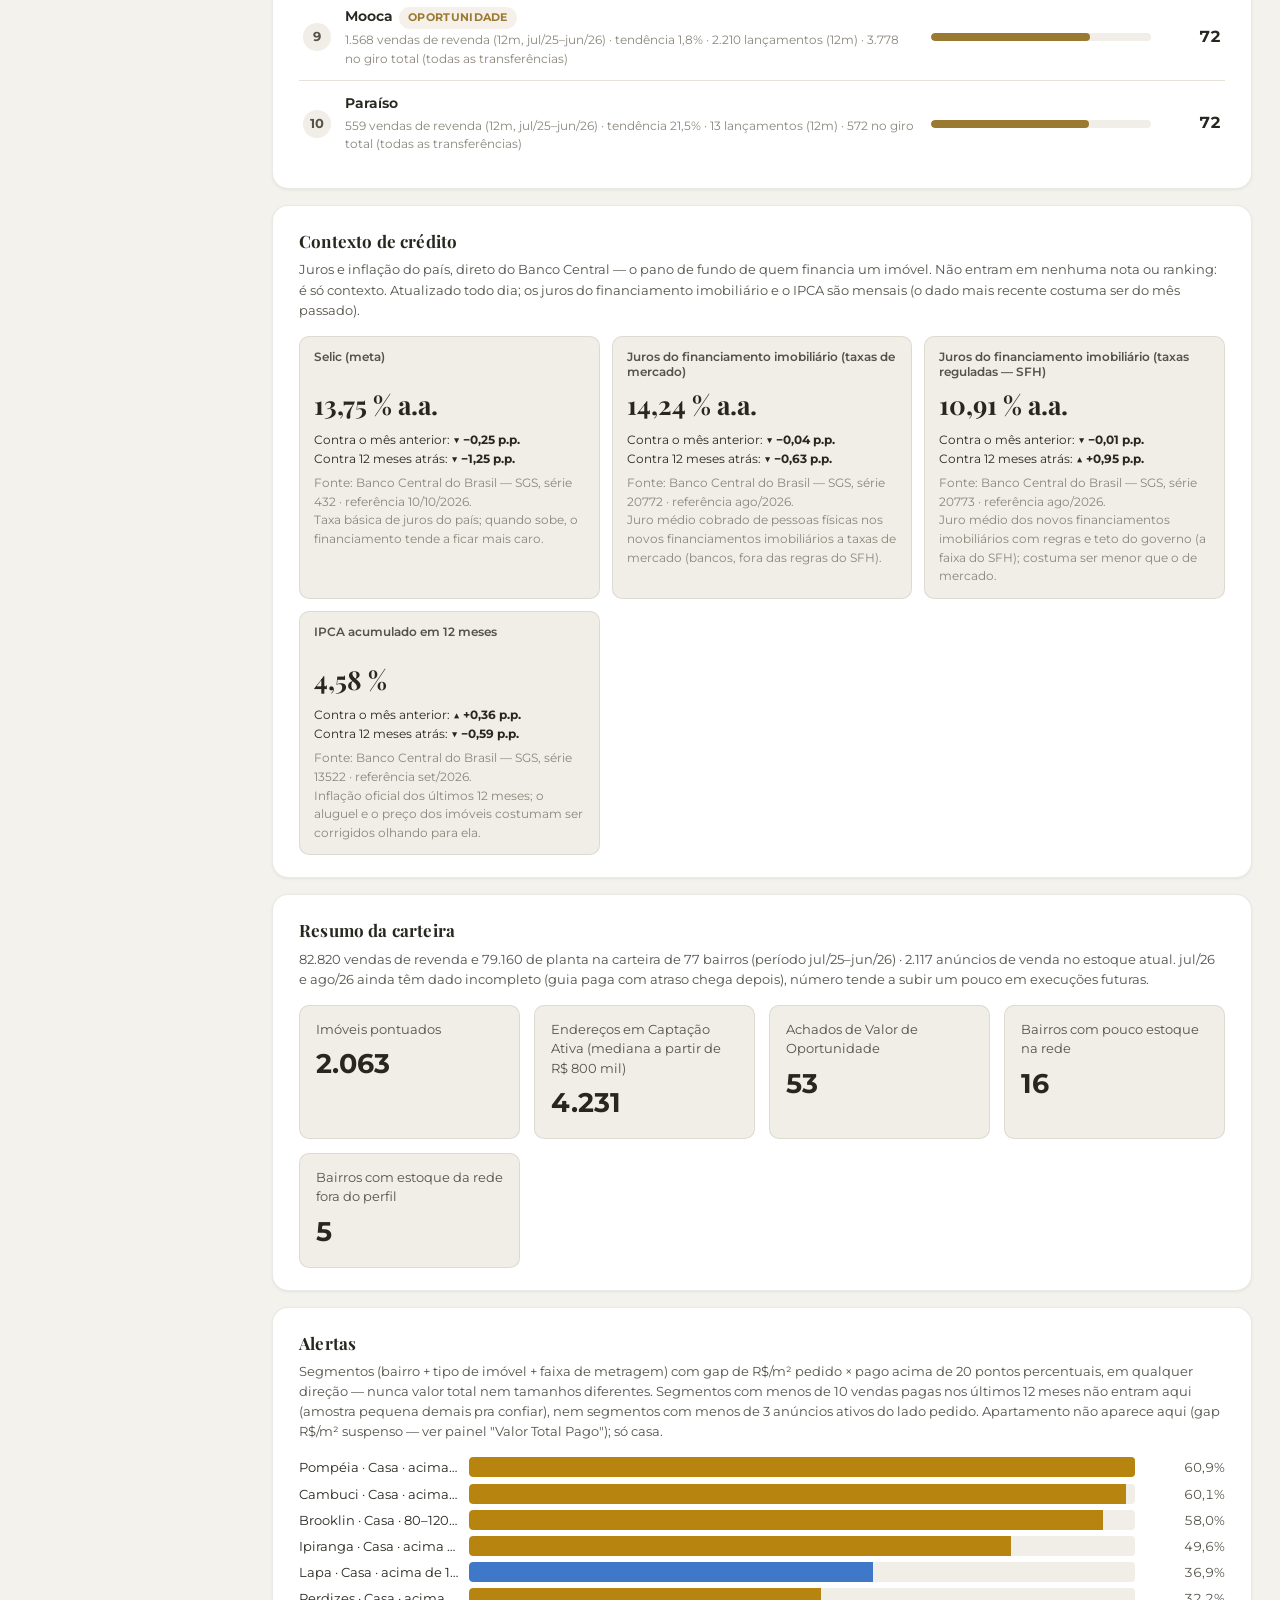
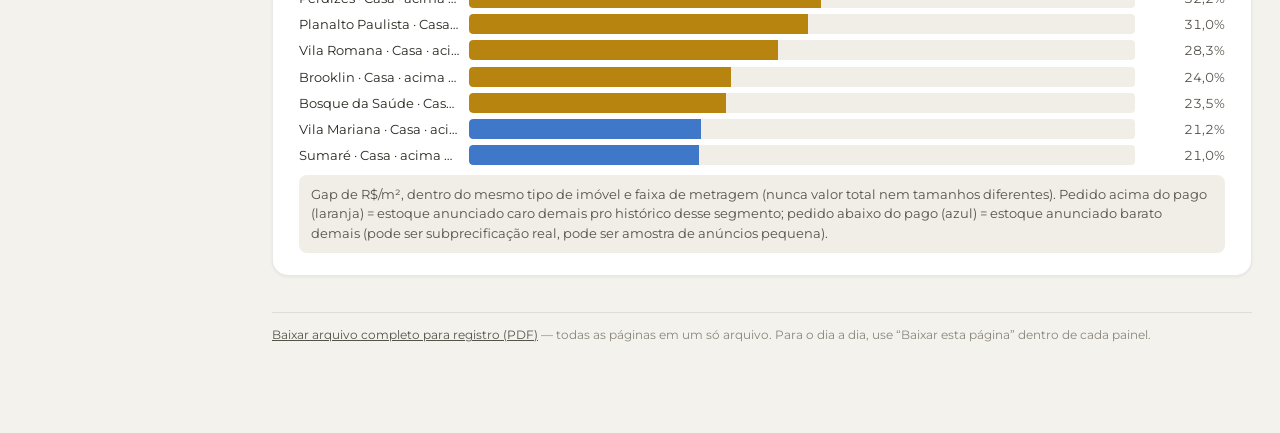
==== commit d1ae54e8: "Tema Papel claro: fundo creme, cartões brancos, texto grafite, menu bege e dourado mais escuro (só e" ====
--- a/site/index.html
+++ b/site/index.html
@@ -4,7 +4,7 @@
 <meta charset="utf-8">
 <meta name="viewport" content="width=device-width, initial-scale=1">
 <title>Torre de Controle — Imóveis SP</title>
-<link rel="icon" type="image/svg+xml" href="data:image/svg+xml,%3Csvg xmlns='http://www.w3.org/2000/svg' viewBox='0 0 110 110'%3E%3Ccircle cx='55' cy='55' r='52' fill='none' stroke='%23C9A84C' stroke-width='4'/%3E%3Crect x='40' y='18' width='11' height='72' rx='1.5' fill='%23fff'/%3E%3Cpath d='M 51 18 L 66 18 C 80 18 80 50 66 50 L 51 50 Z' fill='%23fff'/%3E%3Cpath d='M 57 26 L 63 26 C 71 26 71 42 63 42 L 57 42 Z' fill='%23090909'/%3E%3Crect x='51' y='70' width='12' height='8' fill='%23C9A84C'/%3E%3Crect x='51' y='82' width='8' height='8' fill='%23C9A84C'/%3E%3C/svg%3E">
+<link rel="icon" type="image/svg+xml" href="data:image/svg+xml,%3Csvg xmlns='http://www.w3.org/2000/svg' viewBox='0 0 110 110'%3E%3Ccircle cx='55' cy='55' r='52' fill='none' stroke='%23C9A84C' stroke-width='4'/%3E%3Crect x='40' y='18' width='11' height='72' rx='1.5' fill='%2327261f'/%3E%3Cpath d='M 51 18 L 66 18 C 80 18 80 50 66 50 L 51 50 Z' fill='%2327261f'/%3E%3Cpath d='M 57 26 L 63 26 C 71 26 71 42 63 42 L 57 42 Z' fill='%23f4f2ed'/%3E%3Crect x='51' y='70' width='12' height='8' fill='%23C9A84C'/%3E%3Crect x='51' y='82' width='8' height='8' fill='%23C9A84C'/%3E%3C/svg%3E">
 <link rel="preconnect" href="https://fonts.googleapis.com">
 <link rel="preconnect" href="https://fonts.gstatic.com" crossorigin>
 <link href="https://fonts.googleapis.com/css2?family=Playfair+Display:wght@700;900&family=Montserrat:wght@400;500;600;700&display=swap" rel="stylesheet">
--- a/site/styles.css
+++ b/site/styles.css
@@ -1,30 +1,35 @@
 :root {
-  color-scheme: dark;
-  --page: #090909;
-  --sidebar-bg: #050505;
-  --surface: #161614;
-  --surface-2: #201f1c;
-  --text-primary: #ffffff;
-  --text-secondary: #cfcfcf;
-  --text-muted: #8c8b86;
-  --gridline: #2a2a27;
-  --baseline: #3a3a36;
-  --border: rgba(255, 255, 255, 0.09);
-  --gold: #C9A84C;
-  --gold-soft: #C4A95B;
-  --gold-bg: rgba(201, 168, 76, 0.12);
-  --series-blue: #4C8DFF;
-  --series-orange: #E0793A;
-  --series-aqua: #23B98A;
-  --series-violet: #9C8CF0;
-  --status-good: #34C759;
-  --status-warning: #E8B93E;
-  --status-critical: #E5645C;
-  --status-neutral: #8c8b86;
-  --status-good-bg: rgba(52, 199, 89, 0.12);
-  --status-warning-bg: rgba(232, 185, 62, 0.12);
-  --status-critical-bg: rgba(229, 100, 92, 0.12);
-  --status-neutral-bg: rgba(255, 255, 255, 0.06);
+  /* Tema "Papel claro" (2026-10-10, escolhido pelo Paulo): fundo creme, cartões brancos, texto grafite, menu lateral bege.
+     Todas as telas leem estas variáveis; o que tinha cor fixa no código foi ajustado mais abaixo. */
+  color-scheme: light;
+  --page: #f4f2ed;
+  --sidebar-bg: #ebe7de;
+  --surface: #ffffff;
+  --surface-2: #f1eee7;
+  --text-primary: #27261f;
+  --text-secondary: #55524a;
+  --text-muted: #8a867b;
+  --gridline: #e6e2d8;
+  --baseline: #d5d0c3;
+  --border: rgba(45, 40, 28, 0.10);
+  --gold: #9a7a30;
+  --gold-soft: #8a6c28;
+  --gold-bg: rgba(154, 122, 48, 0.10);
+  --series-blue: #3f78c8;
+  --series-orange: #c76d37;
+  --series-aqua: #1f987a;
+  --series-violet: #7a6cc8;
+  --status-good: #2e8b57;
+  --status-warning: #b88410;
+  --status-critical: #c2544c;
+  --status-neutral: #8a867b;
+  --status-good-bg: rgba(46, 139, 87, 0.10);
+  --status-warning-bg: rgba(184, 132, 16, 0.11);
+  --status-critical-bg: rgba(194, 84, 76, 0.10);
+  --status-neutral-bg: rgba(45, 40, 28, 0.06);
+  --on-gold: #ffffff;            /* texto sobre botão/selo dourado */
+  --shadow-card: 0 1px 3px rgba(45, 40, 28, 0.07);
+  --shadow-pop: 0 10px 30px rgba(45, 40, 28, 0.18);
 }
 
 * { box-sizing: border-box; }
@@ -34,14 +39,14 @@
   color: var(--text-primary);
   font-family: "Montserrat", system-ui, -apple-system, "Segoe UI", sans-serif;
   font-size: 15px;
-  line-height: 1.45;
+  line-height: 1.55;
 }
 
 h1, h2, h3 { font-family: "Playfair Display", Georgia, serif; }
 
 .brand-bar {
-  position: fixed; top: 0; left: 0; right: 0; height: 3px;
-  background: linear-gradient(90deg, #8a7233, var(--gold) 35%, var(--gold-soft) 65%, #8a7233);
+  position: fixed; top: 0; left: 0; right: 0; height: 2px;
+  background: linear-gradient(90deg, #b59a55, var(--gold) 35%, var(--gold-soft) 65%, #b59a55); opacity: .9;
   z-index: 100;
 }
 
@@ -60,7 +65,7 @@
 .brand { display: flex; align-items: center; gap: 11px; margin-bottom: 30px; }
 .brand-mark { flex-shrink: 0; }
 .brand-text { min-width: 0; }
-.brand-name { font-family: "Playfair Display", serif; font-weight: 700; font-size: 15.5px; color: #fff; line-height: 1.25; }
+.brand-name { font-family: "Playfair Display", serif; font-weight: 700; font-size: 15.5px; color: var(--text-primary); line-height: 1.25; }
 .brand-role { font-size: 9px; letter-spacing: 0.07em; color: var(--gold); font-weight: 700; text-transform: uppercase; margin-top: 3px; }
 
 nav.tabs {
@@ -71,8 +76,9 @@
   padding: 10px 12px; font-family: "Montserrat", sans-serif; font-size: 13.5px; font-weight: 550;
   color: var(--text-secondary); border-radius: 0 8px 8px 0; text-align: left;
 }
-nav.tabs button:hover { background: var(--surface-2); color: var(--text-primary); }
-nav.tabs button.active { color: #fff; font-weight: 650; background: var(--gold-bg); border-left-color: var(--gold); }
+nav.tabs button { border-radius: 10px; }
+nav.tabs button:hover { background: rgba(45, 40, 28, 0.06); color: var(--text-primary); }
+nav.tabs button.active { color: var(--text-primary); font-weight: 650; background: #fff; border-left-color: transparent; box-shadow: var(--shadow-card); }
 nav.tabs button .dot { display: inline-block; width: 7px; height: 7px; border-radius: 50%; margin-right: 8px; vertical-align: middle; }
 
 .sidebar-foot {
@@ -111,7 +117,7 @@
   appearance: none; cursor: pointer; font: inherit; font-size: 12.5px; font-weight: 600; color: var(--gold);
   background: transparent; border: 1px solid var(--gold); border-radius: 6px; padding: 3px 10px;
 }
-.faixa-dados-novos button:hover { background: var(--gold); color: #1a1a1a; }
+.faixa-dados-novos button:hover { background: var(--gold); color: var(--on-gold); }
 @media print { .faixa-dados-novos { display: none !important; } }
 .fontes-status { display: flex; flex-direction: column; align-items: flex-start; gap: 2px; font-size: 11.5px; color: var(--text-muted); max-width: 560px; }
 .fontes-status .fonte-item { display: block; line-height: 1.35; }
@@ -123,7 +129,7 @@
   background: var(--gold-bg); border: 1px solid var(--gold); border-radius: 7px;
   padding: 7px 14px; white-space: nowrap;
 }
-.pdf-btn:hover { background: var(--gold); color: #1a1a1a; }
+.pdf-btn:hover { background: var(--gold); color: var(--on-gold); }
 .rodape-pdf { margin: 36px 0 8px; padding-top: 14px; border-top: 1px solid var(--border); font-size: 11.5px; color: var(--text-muted); }
 .rodape-pdf a { color: var(--text-secondary); text-decoration: underline; }
 .rodape-pdf a:hover { color: var(--gold); }
@@ -147,8 +153,8 @@
 .panel-print-meta { display: none; }
 
 section.card {
-  background: var(--surface); border: 1px solid var(--border); border-radius: 12px;
-  padding: 20px 22px; margin-bottom: 16px;
+  background: var(--surface); border: 1px solid var(--border); border-radius: 16px; box-shadow: var(--shadow-card);
+  padding: 22px 26px; margin-bottom: 16px;
 }
 section.card h2 { font-size: 17px; margin: 0 0 5px; font-weight: 700; letter-spacing: 0.01em; }
 section.card .card-sub { color: var(--text-secondary); font-size: 13px; margin-bottom: 16px; }
@@ -174,7 +180,7 @@
   padding: 14px 16px;
 }
 .stat-tile .label { font-size: 12.5px; color: var(--text-secondary); margin-bottom: 4px; }
-.stat-tile .value { font-size: 27px; font-weight: 700; font-variant-numeric: proportional-nums; color: #fff; }
+.stat-tile .value { font-size: 27px; font-weight: 700; font-variant-numeric: proportional-nums; color: var(--text-primary); }
 .stat-tile .delta { font-size: 12.5px; margin-top: 4px; font-weight: 600; }
 .stat-tile .delta.up { color: var(--status-good); }
 .stat-tile .delta.down { color: var(--status-critical); }
@@ -332,8 +338,8 @@
   font-family: "Playfair Display", serif; font-weight: 900; font-size: 14px; flex-shrink: 0;
   background: var(--surface); color: var(--text-secondary);
 }
-.imovel-row.r1 .medal { background: var(--gold); color: #111; }
-.imovel-row.r2 .medal { background: #b9b9b2; color: #111; }
+.imovel-row.r1 .medal { background: var(--gold); color: var(--on-gold); }
+.imovel-row.r2 .medal { background: #c9c5ba; color: #27261f; }
 .imovel-row.r3 .medal { background: #8a6a3c; color: #fff; }
 .imovel-row .body { flex: 1; min-width: 0; }
 .imovel-row .head-row { display: flex; align-items: center; justify-content: space-between; gap: 10px; flex-wrap: wrap; }
@@ -351,14 +357,14 @@
 /* Mapa */
 .map-wrap { position: relative; }
 svg.map-svg { width: 100%; height: auto; display: block; }
-.map-bubble { cursor: pointer; stroke: rgba(0,0,0,0.35); stroke-width: 1px; }
+.map-bubble { cursor: pointer; stroke: rgba(45,40,28,0.35); stroke-width: 1px; }
 .map-bubble:hover { stroke: var(--gold); stroke-width: 2px; }
 .map-bubble.amostra-pequena { stroke: var(--status-warning); stroke-width: 1.5px; stroke-dasharray: 3 2; }
 .map-label { fill: var(--text-secondary); font-size: 9.5px; font-family: "Montserrat", sans-serif; pointer-events: none; }
 .map-tooltip {
   position: absolute; pointer-events: none; background: var(--surface-2);
   border: 1px solid var(--border); border-radius: 8px; padding: 8px 10px;
-  font-size: 12px; box-shadow: 0 4px 14px rgba(0,0,0,0.4); opacity: 0; transform: translate(-50%, -110%);
+  font-size: 12px; box-shadow: 0 4px 14px rgba(45,40,28,0.22); opacity: 0; transform: translate(-50%, -110%);
   white-space: nowrap; z-index: 5;
 }
 
@@ -517,7 +523,7 @@
 .calc-busca { position: relative; }
 .calc-sugestoes {
   list-style: none; margin: 4px 0 0; padding: 4px; position: absolute; left: 0; right: 0; z-index: 20;
-  background: var(--surface); border: 1px solid var(--baseline); border-radius: 10px; box-shadow: 0 10px 30px rgba(0,0,0,.55); max-height: 340px; overflow-y: auto;
+  background: var(--surface); border: 1px solid var(--baseline); border-radius: 10px; box-shadow: var(--shadow-pop); max-height: 340px; overflow-y: auto;
 }
 .calc-sugestao, .calc-sem-sugestao { padding: 9px 11px; border-radius: 7px; font-size: 13.5px; cursor: pointer; }
 .calc-sem-sugestao { cursor: default; color: var(--text-muted); font-size: 12.5px; }
@@ -542,7 +548,7 @@
 .calc-aviso-campos { margin-top: 10px; }
 .calc-acoes { display: flex; align-items: center; gap: 14px; flex-wrap: wrap; }
 .calc-botao {
-  appearance: none; border: 0; border-radius: 10px; background: var(--gold); color: #1a1a1a; font: inherit; font-weight: 700; font-size: 15px;
+  appearance: none; border: 0; border-radius: 10px; background: var(--gold); color: var(--on-gold); font: inherit; font-weight: 700; font-size: 15px;
   padding: 13px 26px; cursor: pointer;
 }
 .calc-botao:hover { filter: brightness(1.08); }
@@ -552,9 +558,9 @@
 .calc-valor { font-family: "Playfair Display", Georgia, serif; font-size: clamp(32px, 6vw, 46px); font-weight: 900; line-height: 1.1; font-variant-numeric: tabular-nums; }
 .calc-barra { position: relative; height: 14px; border-radius: 7px; background: var(--surface-2); margin: 46px 0 8px; }
 .calc-barra.com-pedido { margin-bottom: 40px; }
-.calc-barra-faixa { position: absolute; top: 0; bottom: 0; background: linear-gradient(90deg, rgba(52,199,89,.55), rgba(52,199,89,.9) 50%, rgba(52,199,89,.55)); border-radius: 7px; }
-.calc-marca { position: absolute; top: -4px; width: 4px; height: 22px; transform: translateX(-50%); border-radius: 2px; background: #fff; }
-.calc-marca span { position: absolute; bottom: 26px; left: 50%; transform: translateX(-50%); white-space: nowrap; font-size: 11.5px; font-weight: 700; padding: 3px 8px; border-radius: 6px; background: #fff; color: #111; }
+.calc-barra-faixa { position: absolute; top: 0; bottom: 0; background: linear-gradient(90deg, rgba(154,122,48,.30), rgba(154,122,48,.55) 50%, rgba(154,122,48,.30)); border-radius: 7px; }
+.calc-marca { position: absolute; top: -4px; width: 4px; height: 22px; transform: translateX(-50%); border-radius: 2px; background: var(--text-primary); }
+.calc-marca span { position: absolute; bottom: 26px; left: 50%; transform: translateX(-50%); white-space: nowrap; font-size: 11.5px; font-weight: 700; padding: 3px 8px; border-radius: 6px; background: var(--text-primary); color: #fff; }
 .calc-marca-pedido { background: var(--gold); }
 .calc-marca-pedido span { background: var(--gold); bottom: auto; top: 26px; }
 .calc-marca-pedido.acima, .calc-marca-pedido.acima span { background: var(--status-warning); }
@@ -578,3 +584,18 @@
 
 /* a calculadora é uma ferramenta de bolso: não entra no PDF completo (o PDF por painel continua valendo) */
 body.printing-all .panel[data-panel="calculadora"] { display: none !important; }
+.calc-so-bairro { margin: 8px 0 4px; display: grid; gap: 6px; max-width: 420px; }
+.calc-so-bairro[hidden], .calc-plano-b[hidden] { display: none; }
+.calc-nota-area { margin-top: 6px; color: var(--gold); }
+.calc-nota-area:empty { display: none; }
+.calc-chips { display: inline-flex; flex-wrap: wrap; gap: 8px; }
+.calc-aviso-area { border-color: var(--status-warning); background: var(--status-warning-bg); }
+.calc-aviso-area h3 { margin: 0 0 6px; font-size: 15px; }
+
+/* Tema claro: logo do menu (os traços eram brancos no fundo preto) */
+.brand-mark rect:first-of-type, .brand-mark path:nth-of-type(1) { fill: var(--text-primary); }
+.brand-mark path:nth-of-type(2) { fill: var(--sidebar-bg); }
+.sidebar { border-right-color: rgba(45, 40, 28, 0.08); }
+table.data-table tbody tr:hover { background: #f7f5f0; }
+.calc-marca-pedido { color: #fff; }
+.calc-marca-pedido span { color: #fff; }
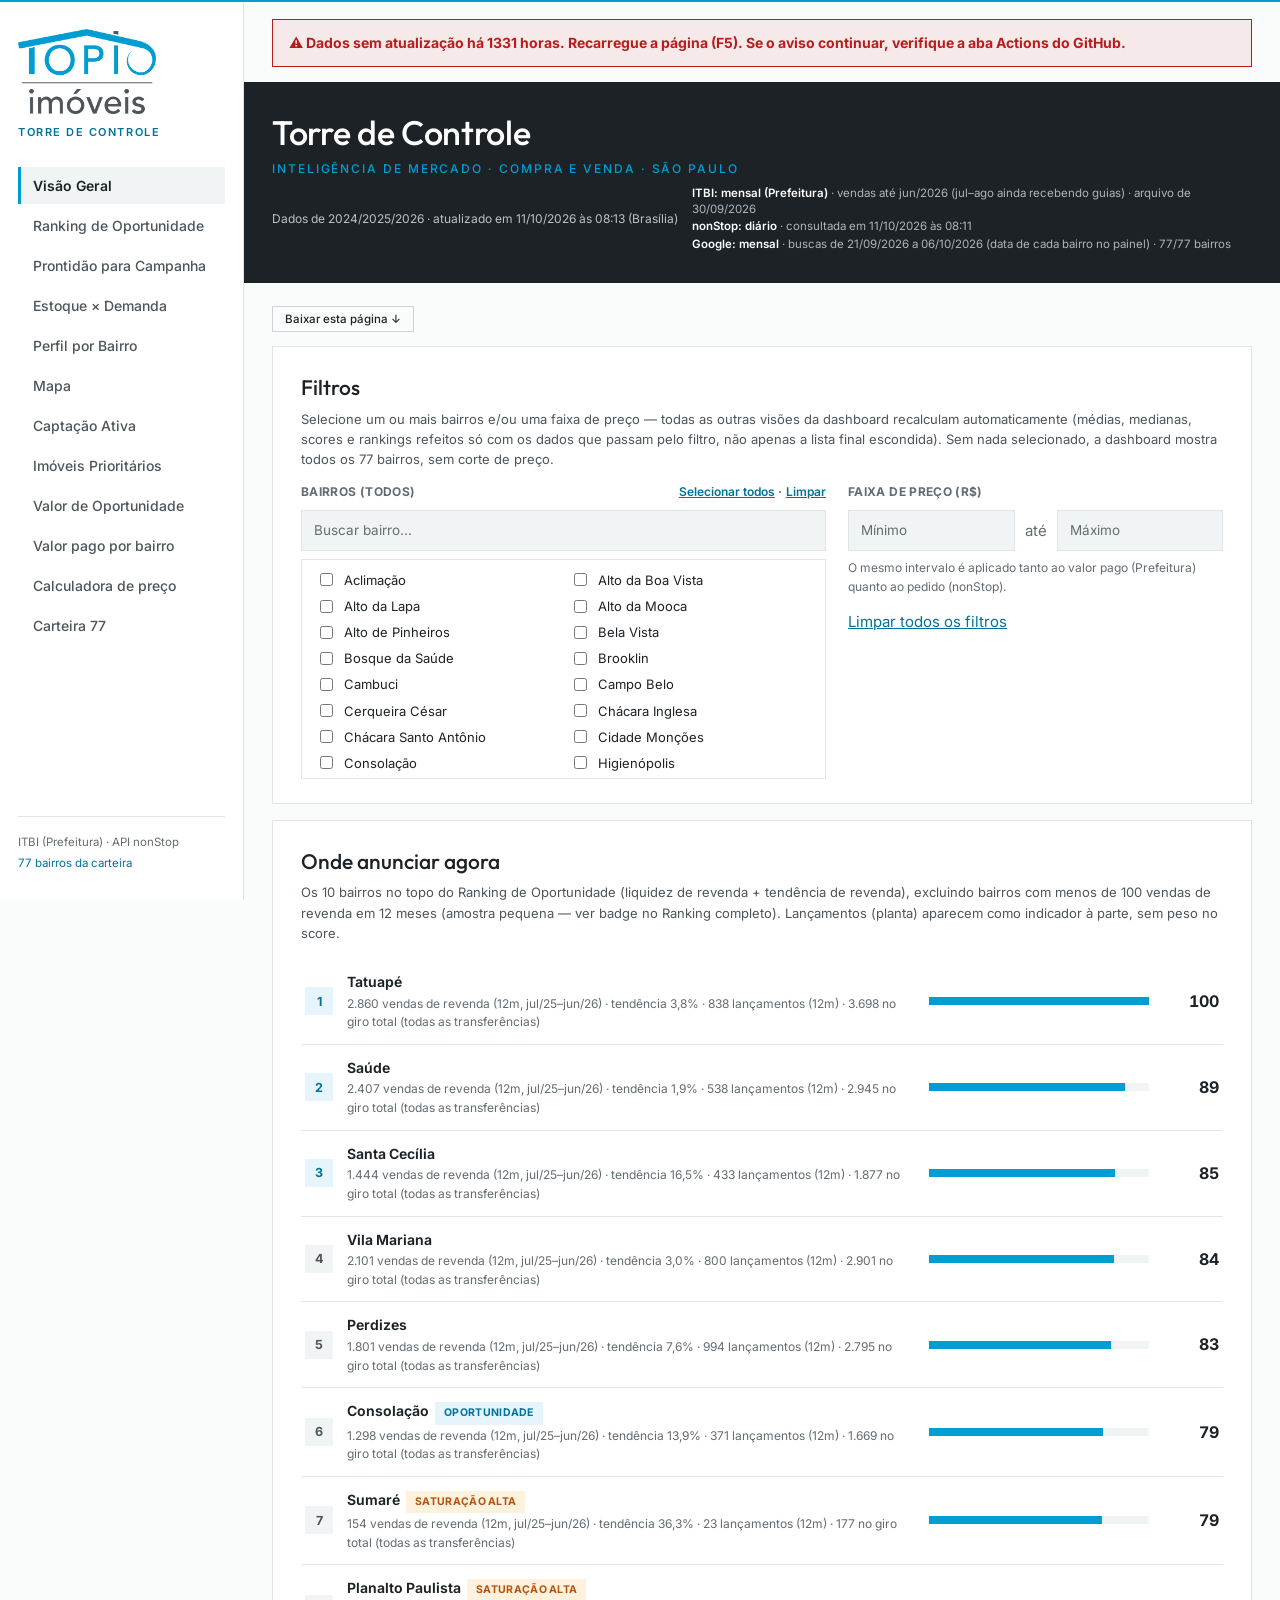
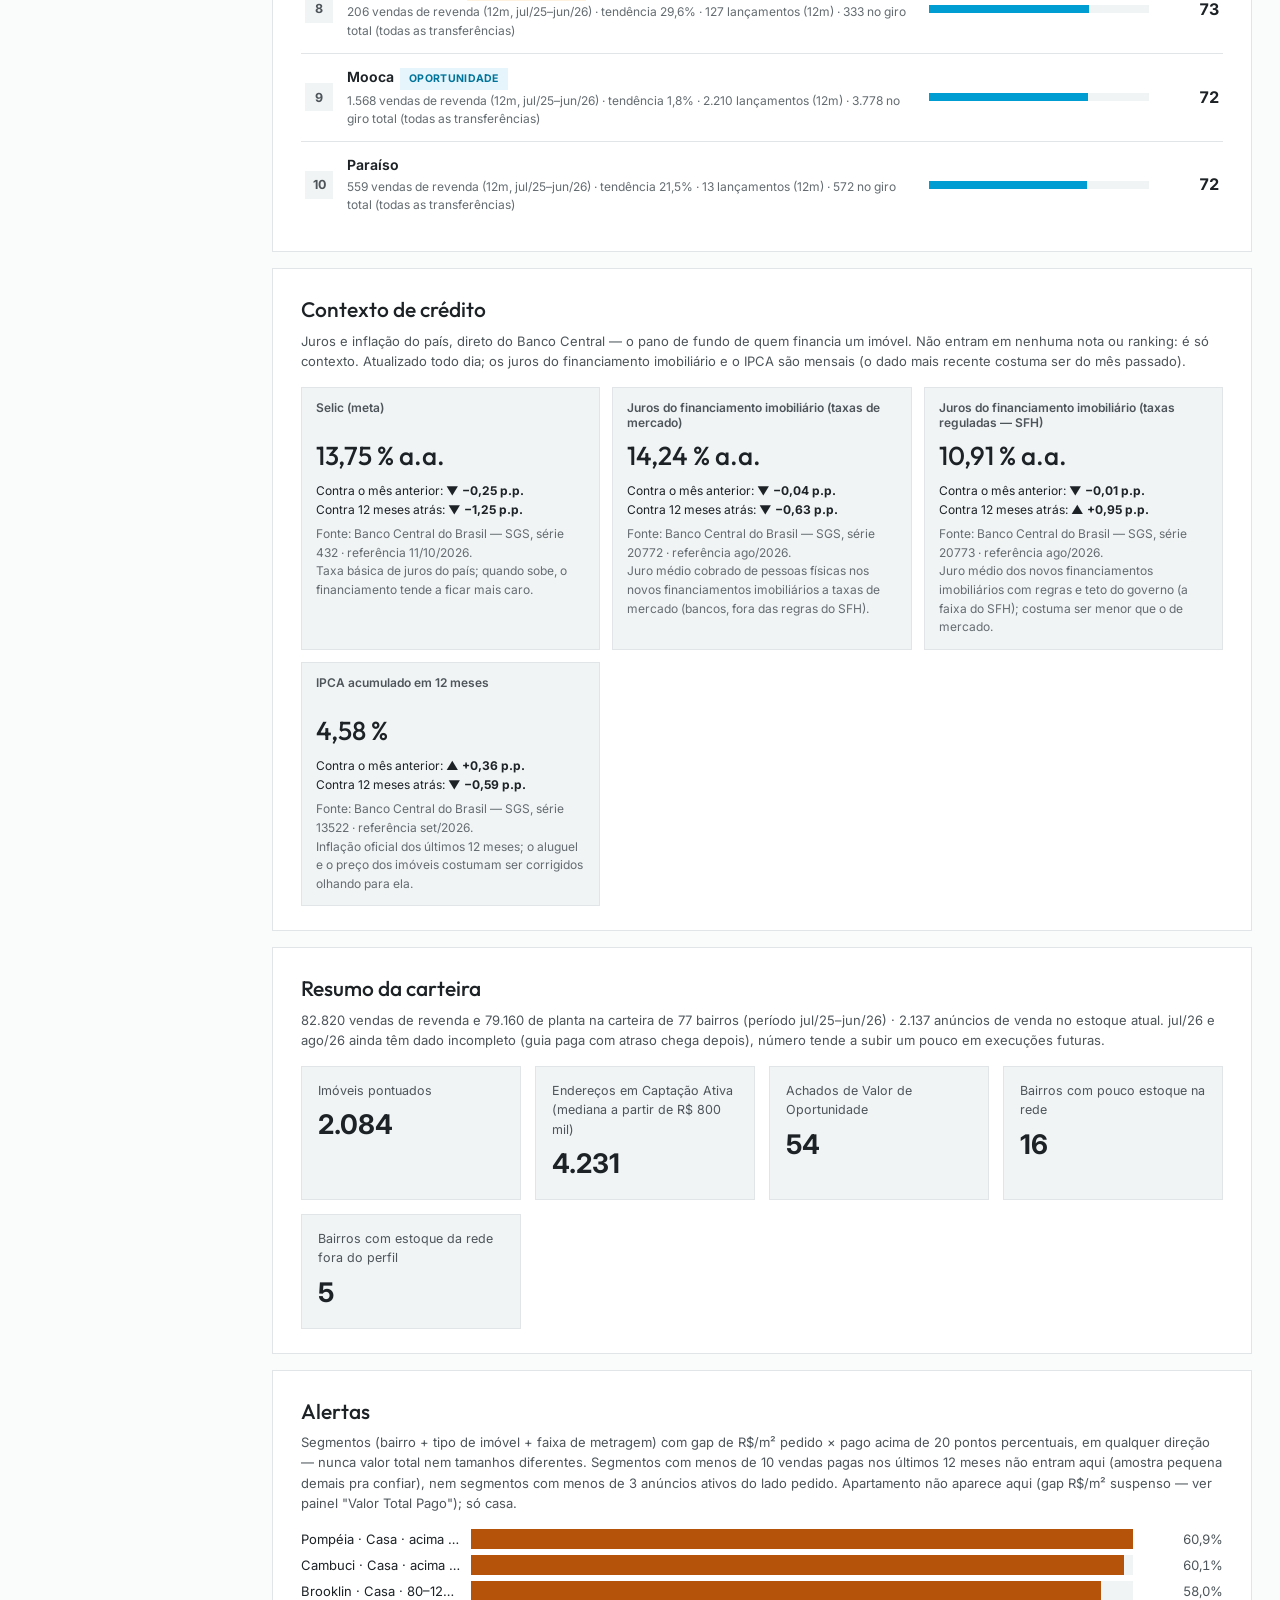
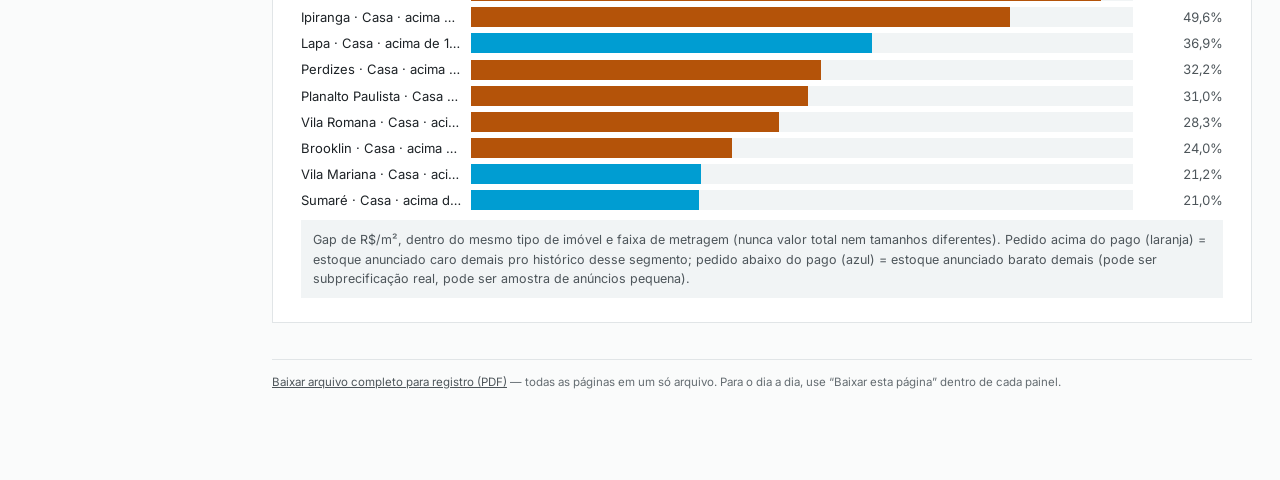
==== commit 030e3b72: "Visual Topio: cores, fontes, cantos retos, cabeçalho em faixa grafite e logo oficial, como no site t" ====
--- a/site/index.html
+++ b/site/index.html
@@ -4,10 +4,10 @@
 <meta charset="utf-8">
 <meta name="viewport" content="width=device-width, initial-scale=1">
 <title>Torre de Controle — Imóveis SP</title>
-<link rel="icon" type="image/svg+xml" href="data:image/svg+xml,%3Csvg xmlns='http://www.w3.org/2000/svg' viewBox='0 0 110 110'%3E%3Ccircle cx='55' cy='55' r='52' fill='none' stroke='%23C9A84C' stroke-width='4'/%3E%3Crect x='40' y='18' width='11' height='72' rx='1.5' fill='%2327261f'/%3E%3Cpath d='M 51 18 L 66 18 C 80 18 80 50 66 50 L 51 50 Z' fill='%2327261f'/%3E%3Cpath d='M 57 26 L 63 26 C 71 26 71 42 63 42 L 57 42 Z' fill='%23f4f2ed'/%3E%3Crect x='51' y='70' width='12' height='8' fill='%23C9A84C'/%3E%3Crect x='51' y='82' width='8' height='8' fill='%23C9A84C'/%3E%3C/svg%3E">
+<link rel="icon" type="image/png" href="logo-topio-imoveis.png">
 <link rel="preconnect" href="https://fonts.googleapis.com">
 <link rel="preconnect" href="https://fonts.gstatic.com" crossorigin>
-<link href="https://fonts.googleapis.com/css2?family=Playfair+Display:wght@700;900&family=Montserrat:wght@400;500;600;700&display=swap" rel="stylesheet">
+<link href="https://fonts.googleapis.com/css2?family=Inter:wght@400;500;600;700&family=Outfit:wght@400;500;600&display=swap" rel="stylesheet">
 <link rel="stylesheet" href="styles.css">
 </head>
 <body>
@@ -16,17 +16,9 @@
 
   <aside class="sidebar">
     <div class="brand">
-      <svg class="brand-mark" viewBox="0 0 110 110" width="38" height="38" aria-hidden="true">
-        <circle cx="55" cy="55" r="52" fill="none" stroke="#C9A84C" stroke-width="2.5"/>
-        <rect x="40" y="18" width="11" height="72" rx="1.5" fill="#ffffff"/>
-        <path d="M 51 18 L 66 18 C 80 18 80 50 66 50 L 51 50 Z" fill="#ffffff"/>
-        <path d="M 57 26 L 63 26 C 71 26 71 42 63 42 L 57 42 Z" fill="#090909"/>
-        <rect x="51" y="70" width="12" height="8" fill="#C9A84C"/>
-        <rect x="51" y="82" width="8" height="8" fill="#C9A84C"/>
-      </svg>
+      <img class="brand-logo" src="logo-topio-imoveis.png" alt="Topio imóveis" width="940" height="578">
       <div class="brand-text">
-        <div class="brand-name">Topio Imóveis</div>
-        <div class="brand-role">Inteligência de mercado · SP</div>
+        <div class="brand-role">Torre de Controle</div>
       </div>
     </div>
 
--- a/site/styles.css
+++ b/site/styles.css
@@ -1,35 +1,40 @@
 :root {
-  /* Tema "Papel claro" (2026-10-10, escolhido pelo Paulo): fundo creme, cartões brancos, texto grafite, menu lateral bege.
-     Todas as telas leem estas variáveis; o que tinha cor fixa no código foi ajustado mais abaixo. */
+  /* Visual Topio (2026-10-11, pedido do Paulo): as cores, as fontes e o jeito do site topio.com.br — fundo quase branco, grafite,
+     azul da marca, cantos retos e linhas finas no lugar de sombras. Valores tirados do próprio CSS do site. */
   color-scheme: light;
-  --page: #f4f2ed;
-  --sidebar-bg: #ebe7de;
+  --brand: #009dd2;          /* azul da marca */
+  --brand-deep: #00739a;     /* azul escuro (texto/links: passa no contraste sobre branco) */
+  --ink: #1d2226;            /* grafite escuro: faixas escuras, botões */
+  --font-display: "Outfit", "Helvetica Neue", Arial, sans-serif;
+  --font-body: "Inter", "Inter Variable", "Helvetica Neue", Arial, sans-serif;
+  --page: #fafbfb;
+  --sidebar-bg: #ffffff;
   --surface: #ffffff;
-  --surface-2: #f1eee7;
-  --text-primary: #27261f;
-  --text-secondary: #55524a;
-  --text-muted: #8a867b;
-  --gridline: #e6e2d8;
-  --baseline: #d5d0c3;
-  --border: rgba(45, 40, 28, 0.10);
-  --gold: #9a7a30;
-  --gold-soft: #8a6c28;
-  --gold-bg: rgba(154, 122, 48, 0.10);
-  --series-blue: #3f78c8;
+  --surface-2: #f1f4f5;
+  --text-primary: #1d2226;
+  --text-secondary: #4d555a;
+  --text-muted: #646c71;
+  --gridline: #e1e5e7;
+  --baseline: #cdd3d6;
+  --border: #e1e5e7;
+  --gold: #00739a;            /* (nome antigo) cor de destaque: agora o azul escuro da marca */
+  --gold-soft: #00739a;
+  --gold-bg: rgba(0, 157, 210, 0.10);
+  --series-blue: #009dd2;
   --series-orange: #c76d37;
-  --series-aqua: #1f987a;
-  --series-violet: #7a6cc8;
-  --status-good: #2e8b57;
-  --status-warning: #b88410;
-  --status-critical: #c2544c;
-  --status-neutral: #8a867b;
-  --status-good-bg: rgba(46, 139, 87, 0.10);
-  --status-warning-bg: rgba(184, 132, 16, 0.11);
-  --status-critical-bg: rgba(194, 84, 76, 0.10);
-  --status-neutral-bg: rgba(45, 40, 28, 0.06);
-  --on-gold: #ffffff;            /* texto sobre botão/selo dourado */
-  --shadow-card: 0 1px 3px rgba(45, 40, 28, 0.07);
-  --shadow-pop: 0 10px 30px rgba(45, 40, 28, 0.18);
+  --series-aqua: #1f9d55;
+  --series-violet: #6b63b5;
+  --status-good: #1f9d55;
+  --status-warning: #b45309;
+  --status-critical: #b91c1c;
+  --status-neutral: #646c71;
+  --status-good-bg: rgba(31, 157, 85, 0.10);
+  --status-warning-bg: rgba(245, 158, 11, 0.13);
+  --status-critical-bg: rgba(185, 28, 28, 0.08);
+  --status-neutral-bg: rgba(29, 34, 38, 0.06);
+  --on-gold: #ffffff;
+  --shadow-card: none;
+  --shadow-pop: 0 8px 24px rgba(29, 34, 38, 0.16);
 }
 
 * { box-sizing: border-box; }
@@ -37,16 +42,16 @@
 body {
   background: var(--page);
   color: var(--text-primary);
-  font-family: "Montserrat", system-ui, -apple-system, "Segoe UI", sans-serif;
+  font-family: var(--font-body);
   font-size: 15px;
   line-height: 1.55;
 }
 
-h1, h2, h3 { font-family: "Playfair Display", Georgia, serif; }
+h1, h2, h3 { font-family: var(--font-display); font-weight: 500; }
 
 .brand-bar {
   position: fixed; top: 0; left: 0; right: 0; height: 2px;
-  background: linear-gradient(90deg, #b59a55, var(--gold) 35%, var(--gold-soft) 65%, #b59a55); opacity: .9;
+  background: var(--brand); opacity: 1;
   z-index: 100;
 }
 
@@ -65,7 +70,7 @@
 .brand { display: flex; align-items: center; gap: 11px; margin-bottom: 30px; }
 .brand-mark { flex-shrink: 0; }
 .brand-text { min-width: 0; }
-.brand-name { font-family: "Playfair Display", serif; font-weight: 700; font-size: 15.5px; color: var(--text-primary); line-height: 1.25; }
+.brand-name { font-family: var(--font-display); font-weight: 700; font-size: 15.5px; color: var(--text-primary); line-height: 1.25; }
 .brand-role { font-size: 9px; letter-spacing: 0.07em; color: var(--gold); font-weight: 700; text-transform: uppercase; margin-top: 3px; }
 
 nav.tabs {
@@ -73,7 +78,7 @@
 }
 nav.tabs button {
   appearance: none; border: none; border-left: 3px solid transparent; background: transparent; cursor: pointer;
-  padding: 10px 12px; font-family: "Montserrat", sans-serif; font-size: 13.5px; font-weight: 550;
+  padding: 10px 12px; font-family: var(--font-body); font-size: 13.5px; font-weight: 550;
   color: var(--text-secondary); border-radius: 0 8px 8px 0; text-align: left;
 }
 nav.tabs button { border-radius: 10px; }
@@ -124,7 +129,7 @@
 .fontes-status .fonte-item b { color: var(--text-secondary); font-weight: 650; }
 .fontes-status .fonte-stale { color: var(--status-warning); font-weight: 600; }
 .pdf-btn {
-  appearance: none; cursor: pointer; font-family: "Montserrat", sans-serif;
+  appearance: none; cursor: pointer; font-family: var(--font-body);
   font-size: 12.5px; font-weight: 600; color: var(--gold);
   background: var(--gold-bg); border: 1px solid var(--gold); border-radius: 7px;
   padding: 7px 14px; white-space: nowrap;
@@ -140,7 +145,7 @@
    cabeçalho fixo). Some na impressão (ver @media print) — só o botão
    global "Baixar PDF" permanece como estava. */
 .page-pdf-btn {
-  appearance: none; cursor: pointer; font-family: "Montserrat", sans-serif;
+  appearance: none; cursor: pointer; font-family: var(--font-body);
   font-size: 11.5px; font-weight: 600; color: var(--gold-soft);
   background: transparent; border: 1px solid var(--border); border-radius: 7px;
   padding: 5px 12px; white-space: nowrap; margin-bottom: 14px; display: inline-block;
@@ -225,7 +230,7 @@
   border: 1px dashed var(--baseline); border-radius: 12px; padding: 32px 20px;
   text-align: center; color: var(--text-secondary);
 }
-.placeholder-block .big { font-size: 15px; font-weight: 650; color: var(--text-primary); margin-bottom: 6px; font-family: "Montserrat", sans-serif; }
+.placeholder-block .big { font-size: 15px; font-weight: 650; color: var(--text-primary); margin-bottom: 6px; font-family: var(--font-body); }
 
 .legend { display: flex; gap: 14px; font-size: 12px; color: var(--text-secondary); margin-top: 8px; flex-wrap: wrap; }
 .legend .item { display: flex; align-items: center; gap: 6px; }
@@ -335,7 +340,7 @@
 .imovel-row { display: flex; gap: 14px; padding: 14px 16px; border-radius: 10px; border: 1px solid var(--border); background: var(--surface-2); margin-bottom: 10px; }
 .imovel-row .medal {
   width: 32px; height: 32px; border-radius: 50%; display: flex; align-items: center; justify-content: center;
-  font-family: "Playfair Display", serif; font-weight: 900; font-size: 14px; flex-shrink: 0;
+  font-family: var(--font-display); font-weight: 900; font-size: 14px; flex-shrink: 0;
   background: var(--surface); color: var(--text-secondary);
 }
 .imovel-row.r1 .medal { background: var(--gold); color: var(--on-gold); }
@@ -360,7 +365,7 @@
 .map-bubble { cursor: pointer; stroke: rgba(45,40,28,0.35); stroke-width: 1px; }
 .map-bubble:hover { stroke: var(--gold); stroke-width: 2px; }
 .map-bubble.amostra-pequena { stroke: var(--status-warning); stroke-width: 1.5px; stroke-dasharray: 3 2; }
-.map-label { fill: var(--text-secondary); font-size: 9.5px; font-family: "Montserrat", sans-serif; pointer-events: none; }
+.map-label { fill: var(--text-secondary); font-size: 9.5px; font-family: var(--font-body); pointer-events: none; }
 .map-tooltip {
   position: absolute; pointer-events: none; background: var(--surface-2);
   border: 1px solid var(--border); border-radius: 8px; padding: 8px 10px;
@@ -435,7 +440,7 @@
     --page: #ffffff; --sidebar-bg: #ffffff; --surface: #ffffff; --surface-2: #f4f4f2;
     --text-primary: #16160f; --text-secondary: #3a3a34; --text-muted: #6b6a63;
     --gridline: #ddd; --baseline: #ccc; --border: #ccc;
-    --gold-bg: #f6efd9;
+    --gold-bg: #e6f4fa;
     --status-good-bg: #e6f6ea; --status-warning-bg: #fdf3d9; --status-critical-bg: #fbe6e4; --status-neutral-bg: #eee;
   }
   .sidebar, .pdf-btn, .rodape-pdf, .captacao-pdf-link, .captacao-toggle, #filtros-card, .page-pdf-btn { display: none !important; }
@@ -502,13 +507,13 @@
 .credito-grid { display: grid; grid-template-columns: repeat(auto-fit, minmax(230px, 1fr)); gap: 12px; }
 .credito-item { border: 1px solid var(--border); border-radius: 10px; padding: 12px 14px; background: var(--surface-2); }
 .credito-item .label { font-size: 12px; color: var(--text-secondary); font-weight: 600; line-height: 1.3; min-height: 32px; }
-.credito-item .value { font-family: "Playfair Display", Georgia, serif; font-size: 26px; font-weight: 700; margin: 4px 0 6px; }
+.credito-item .value { font-family: var(--font-display); font-size: 26px; font-weight: 700; margin: 4px 0 6px; }
 
 /* -------------------------------------------------------------------- */
 /* Calculadora de preço (protótipo 2026-10-10) — montada por calculadora.js */
 /* -------------------------------------------------------------------- */
 .calc-passo { margin: 0 0 22px; }
-.calc-passo-titulo { font-family: "Playfair Display", Georgia, serif; font-size: 17px; font-weight: 700; margin: 0 0 10px; }
+.calc-passo-titulo { font-family: var(--font-display); font-size: 17px; font-weight: 700; margin: 0 0 10px; }
 .calc-rotulo { display: block; font-size: 12.5px; font-weight: 600; color: var(--text-secondary); margin-bottom: 4px; }
 .calc-ajuda { display: block; font-size: 12px; color: var(--text-muted); margin-bottom: 4px; }
 .calc-campo { display: block; }
@@ -555,10 +560,10 @@
 .calc-botao-sec { background: transparent; color: var(--gold); border: 1px solid var(--gold); font-size: 13.5px; padding: 9px 18px; margin-top: 10px; }
 .calc-erro { margin: 8px 0 12px; padding: 10px 12px; border-radius: 8px; background: var(--status-critical-bg); color: var(--status-critical); font-size: 13.5px; }
 .calc-topo { display: flex; justify-content: space-between; align-items: flex-start; flex-wrap: wrap; gap: 10px; }
-.calc-valor { font-family: "Playfair Display", Georgia, serif; font-size: clamp(32px, 6vw, 46px); font-weight: 900; line-height: 1.1; font-variant-numeric: tabular-nums; }
+.calc-valor { font-family: var(--font-display); font-size: clamp(32px, 6vw, 46px); font-weight: 900; line-height: 1.1; font-variant-numeric: tabular-nums; }
 .calc-barra { position: relative; height: 14px; border-radius: 7px; background: var(--surface-2); margin: 46px 0 8px; }
 .calc-barra.com-pedido { margin-bottom: 40px; }
-.calc-barra-faixa { position: absolute; top: 0; bottom: 0; background: linear-gradient(90deg, rgba(154,122,48,.30), rgba(154,122,48,.55) 50%, rgba(154,122,48,.30)); border-radius: 7px; }
+.calc-barra-faixa { position: absolute; top: 0; bottom: 0; background: rgba(0,157,210,.35); border-radius: 7px; }
 .calc-marca { position: absolute; top: -4px; width: 4px; height: 22px; transform: translateX(-50%); border-radius: 2px; background: var(--text-primary); }
 .calc-marca span { position: absolute; bottom: 26px; left: 50%; transform: translateX(-50%); white-space: nowrap; font-size: 11.5px; font-weight: 700; padding: 3px 8px; border-radius: 6px; background: var(--text-primary); color: #fff; }
 .calc-marca-pedido { background: var(--gold); }
@@ -599,3 +604,183 @@
 table.data-table tbody tr:hover { background: #f7f5f0; }
 .calc-marca-pedido { color: #fff; }
 .calc-marca-pedido span { color: #fff; }
+
+/* ---- Calculadora: alinhamento dos campos (rótulo e ajuda em cima, caixa sempre na base da linha) ---- */
+.calc-grade { align-items: stretch; row-gap: 20px; }
+.calc-campo { display: flex; flex-direction: column; }
+.calc-campo .calc-input { margin-top: auto; }
+.calc-campo .calc-ajuda { margin-bottom: 6px; }
+
+/* ---- Calculadora: régua em 3 cores, legenda, escada de preços e veredito (pedido × mercado) ---- */
+.calc-anunciar { margin: 14px 0 6px; padding: 12px 14px; border-radius: 10px; background: var(--status-good-bg); font-size: 15px; }
+.calc-zona { position: absolute; top: 0; bottom: 0; }
+.calc-zona.abaixo { background: rgba(31, 157, 85, .22); border-radius: 7px 0 0 7px; }
+.calc-zona.verde { background: rgba(31, 157, 85, .60); }
+.calc-zona.amarelo { background: rgba(245, 158, 11, .60); }
+.calc-zona.vermelho { background: rgba(185, 28, 28, .55); border-radius: 0 7px 7px 0; }
+.calc-marca-pedido.dentro, .calc-marca-pedido.dentro span, .calc-marca-pedido.abaixo, .calc-marca-pedido.abaixo span { background: var(--status-good); }
+.calc-marca-pedido.alto, .calc-marca-pedido.alto span { background: var(--status-warning); }
+.calc-marca-pedido.fora, .calc-marca-pedido.fora span { background: var(--status-critical); }
+.calc-legenda { display: grid; gap: 8px; margin: 12px 0 8px; font-size: 13.5px; }
+.calc-legenda-linha { display: flex; gap: 10px; align-items: flex-start; }
+.calc-ponto { flex: 0 0 12px; width: 12px; height: 12px; border-radius: 50%; margin-top: 4px; }
+.calc-ponto.verde { background: var(--status-good); }
+.calc-ponto.amarelo { background: var(--status-warning); }
+.calc-ponto.vermelho { background: var(--status-critical); }
+.calc-escada { margin: 14px 0 4px; }
+.calc-escada-grade { display: grid; grid-template-columns: repeat(5, 1fr); gap: 8px; }
+.calc-escada-item { background: var(--surface-2); border-radius: 10px; padding: 10px 12px; }
+.calc-escada-valor { font-weight: 700; font-variant-numeric: tabular-nums; }
+.calc-veredito { padding: 16px 18px; font-size: 14.5px; display: grid; gap: 6px; }
+.calc-veredito-titulo { display: flex; align-items: center; gap: 12px; flex-wrap: wrap; font-size: 16px; }
+.calc-veredito-selo { color: #fff; font-size: 12.5px; font-weight: 700; letter-spacing: .03em; padding: 5px 12px; border-radius: 999px; background: var(--status-neutral); }
+.calc-veredito.good .calc-veredito-selo { background: var(--status-good); }
+.calc-veredito.warning .calc-veredito-selo { background: var(--status-warning); }
+.calc-veredito.critical .calc-veredito-selo { background: var(--status-critical); }
+.calc-veredito-frase { font-size: 17px; font-weight: 700; }
+.calc-veredito.critical { border-left-color: var(--status-critical); background: var(--status-critical-bg); }
+@media (max-width: 760px) { .calc-escada-grade { grid-template-columns: repeat(2, 1fr); } }
+
+/* Calculadora: tabela de vendas parecidas com o valor equivalente à metragem informada */
+.calc-tabela-vendas td, .calc-tabela-vendas th { white-space: nowrap; }
+.calc-tabela-vendas td:nth-child(2) { white-space: normal; min-width: 110px; }
+.calc-linha-atipica td { color: var(--text-muted); }
+.calc-linha-atipica td b { color: var(--text-secondary); }
+.calc-tag-igual { margin-left: 6px; font-size: 10.5px; font-weight: 700; color: var(--status-good); text-transform: uppercase; letter-spacing: .03em; }
+.calc-tag-atipica { margin-left: 8px; font-size: 10.5px; font-weight: 700; padding: 2px 7px; border-radius: 999px; text-transform: uppercase; letter-spacing: .03em; }
+.calc-tag-atipica.baixa { background: var(--status-warning-bg); color: var(--status-warning); }
+.calc-tag-atipica.alta { background: var(--status-neutral-bg); color: var(--text-secondary); }
+.calc-nota-atipica { margin-top: 10px; }
+
+/* Calculadora: prédio com só 1 ou 2 vendas parecidas (aviso + segunda opinião) */
+.calc-poucas { margin: 10px 0; padding: 12px 14px; border-radius: 10px; background: var(--status-warning-bg); border-left: 4px solid var(--status-warning); font-size: 13.5px; display: grid; gap: 4px; }
+.calc-poucas-alerta { font-weight: 700; color: var(--status-warning); }
+
+/* Calculadora: simulador "E se o proprietário pedir…?" */
+.calc-sim { margin: 14px 0; padding: 16px 18px; border-radius: 12px; background: var(--surface-2); border-left: 6px solid var(--baseline); }
+.calc-sim.good { border-left-color: var(--status-good); }
+.calc-sim.warning { border-left-color: var(--status-warning); }
+.calc-sim.critical { border-left-color: var(--status-critical); }
+.calc-sim-titulo { font-family: var(--font-display); font-size: 19px; font-weight: 700; margin-bottom: 2px; }
+.calc-sim-linha { display: flex; align-items: center; gap: 10px; margin: 10px 0 6px; }
+.calc-sim-rs { font-size: 22px; font-weight: 700; color: var(--text-secondary); }
+.calc-sim-input { font-size: 24px; font-weight: 700; padding: 12px 14px; max-width: 360px; background: var(--surface); }
+.calc-slider { width: 100%; accent-color: var(--gold); margin: 6px 0 4px; cursor: pointer; }
+.calc-sim-chips { display: flex; flex-wrap: wrap; align-items: center; gap: 8px; margin-top: 6px; }
+.calc-sim-vazio { margin: 12px 0; padding: 12px 14px; border-radius: 10px; background: var(--status-neutral-bg); color: var(--text-secondary); font-size: 14px; }
+.calc-sim-saida .calc-barra { margin-top: 50px; }
+@media (max-width: 760px) { .calc-sim-input { font-size: 20px; max-width: none; width: 100%; } }
+
+/* Calculadora: resultado primeiro (formulário vira linha-resumo) e "Mais detalhes" recolhido */
+.calc-barra-resumo { display: flex; justify-content: space-between; align-items: center; gap: 12px; flex-wrap: wrap; margin-top: 10px; padding: 12px 16px; border: 1px solid var(--border); border-radius: 12px; background: var(--surface-2); }
+.calc-barra-resumo[hidden], #calc-corpo-form[hidden] { display: none; }
+.calc-barra-resumo-texto { display: grid; gap: 2px; min-width: 0; }
+.calc-barra-resumo-acoes { display: flex; align-items: center; gap: 14px; }
+.calc-barra-resumo .calc-botao-sec { margin-top: 0; }
+.calc-grade-pedido { grid-template-columns: minmax(0, 480px); }
+.calc-mais { margin-top: 12px; border: 1px solid var(--border); border-radius: 12px; background: var(--surface-2); }
+.calc-mais-resumo { display: flex; flex-wrap: wrap; align-items: baseline; gap: 6px 12px; padding: 12px 16px; cursor: pointer; list-style: none; }
+.calc-mais-resumo::-webkit-details-marker { display: none; }
+.calc-mais-resumo::before { content: "▸"; color: var(--gold); font-size: 14px; transition: transform .15s; }
+.calc-mais[open] > .calc-mais-resumo::before { transform: rotate(90deg); }
+.calc-mais-titulo { font-weight: 600; font-size: 14px; }
+.calc-mais-resumo .calc-ajuda { margin: 0; }
+.calc-mais-corpo { padding: 4px 16px 16px; }
+@media (max-width: 760px) { .calc-barra-resumo { flex-direction: column; align-items: flex-start; } .calc-grade-pedido { grid-template-columns: 1fr; } }
+@media print { .calc-barra-resumo-acoes, .calc-mais { display: none !important; } }
+
+/* Calculadora: área útil como entrada principal; a área do cadastro vem sozinha (linha + plantas + ajuste pelo carnê) */
+.calc-grade-3 { grid-template-columns: repeat(auto-fit, minmax(230px, 1fr)); }
+.calc-area-linha { margin-top: 8px; }
+.calc-area-linha:empty { display: none; }
+.calc-nota-area.pendente { color: var(--status-warning); font-weight: 600; }
+.calc-area-links { display: flex; flex-wrap: wrap; gap: 4px 16px; margin: 2px 0 6px; }
+.calc-ajuste { margin-top: 8px; max-width: 480px; }
+.calc-ajuste[hidden] { display: none; }
+.calc-chip.sugerida { border-color: var(--gold); color: var(--gold); background: var(--gold-bg); }
+.calc-chip-tag { margin-left: 8px; font-size: 10.5px; font-weight: 700; text-transform: uppercase; letter-spacing: .03em; }
+.calc-chip-util { border-style: dashed; }
+
+
+/* ==================================================================================================================== */
+/* Visual Topio — o jeito do topio.com.br: cantos retos, linhas finas, faixa escura no topo, botões grafite, azul da marca */
+/* ==================================================================================================================== */
+*, *::before, *::after { border-radius: 0 !important; }
+.medal, .calc-ponto, .legend .key, nav.tabs button .dot { border-radius: 50% !important; }
+body { font-size: 15px; }
+h1, h2, h3, .brand-name, .calc-valor, .calc-passo-titulo, .calc-sim-titulo, .credito-item .value, .imovel-row .medal { font-family: var(--font-display); font-weight: 500; }
+.calc-valor { font-weight: 500; }
+
+/* faixa fina no topo e menu lateral claro com a marca */
+.sidebar { border-right: 1px solid var(--border); }
+.brand { display: block; margin-bottom: 26px; }
+.brand-logo { display: block; width: 138px; height: auto; margin: 0 0 10px; }
+.brand-role { font-size: 11px; letter-spacing: .14em; color: var(--brand-deep); font-weight: 600; margin: 0; }
+nav.tabs button { font-size: 14px; font-weight: 500; color: var(--text-secondary); border-left: 3px solid transparent; padding: 10px 12px; }
+nav.tabs button:hover { background: var(--surface-2); color: var(--text-primary); }
+nav.tabs button.active { background: var(--surface-2); color: var(--text-primary); font-weight: 600; border-left-color: var(--brand); box-shadow: none; }
+.sidebar-foot, .sidebar-foot .handle-mini { color: var(--text-muted); }
+.sidebar-foot .handle-mini { color: var(--brand-deep); }
+
+/* cabeçalho como a faixa escura do site: título branco, linha pequena em azul, fontes em cinza claro (a faixa vai de ponta a ponta) */
+.main { overflow-x: clip; }   /* a faixa escura do cabeçalho vai de ponta a ponta da coluna do conteúdo, sem passar por cima do menu */
+.app { padding-top: 0; }
+.faixa-dados-novos:not([hidden]), .aviso-parado:not([hidden]) { margin-top: 16px; }   /* avisos (quando aparecem) ficam acima da faixa escura, com respiro */
+header.app-header { background: var(--ink); color: #fff; padding: 30px 28px; margin: 0 -28px 24px; box-shadow: 0 0 0 100vmax var(--ink); clip-path: inset(0 -100vmax); }
+header.app-header h1 { color: #fff; font-size: 34px; font-weight: 500; line-height: 1.15; letter-spacing: -0.01em; }
+header.app-header .handle { color: var(--brand); font-size: 12px; letter-spacing: .16em; text-transform: uppercase; font-weight: 500; margin-top: 8px; }
+header.app-header .updated { color: rgba(255,255,255,.72); font-size: 12px; }
+header.app-header .fontes-status, header.app-header .fontes-status .fonte-item { color: rgba(255,255,255,.66); }
+header.app-header .fontes-status .fonte-item b { color: #fff; font-weight: 600; }
+header.app-header .fontes-status .fonte-stale { color: #fbbf24; }
+
+/* cartões e tabelas: linha fina, sem sombra */
+section.card { border: 1px solid var(--border); box-shadow: none; padding: 24px 28px; }
+section.card h2 { font-size: 21px; font-weight: 500; letter-spacing: 0; }
+table.data-table th { background: var(--surface-2); color: var(--text-secondary); text-transform: uppercase; letter-spacing: .06em; font-size: 11.5px; font-weight: 600; }
+table.data-table tbody tr:hover { background: var(--surface-2); }
+
+/* botões: grafite com letra branca (como "Aceitar todos" do site); os secundários só com linha */
+.calc-botao { background: var(--ink); color: #fff; font-weight: 500; }
+.calc-botao:hover { background: var(--brand-deep); filter: none; }
+.calc-botao-sec { background: transparent; color: var(--ink); border: 1px solid var(--ink); }
+.calc-botao-sec:hover { background: var(--ink); color: #fff; }
+.page-pdf-btn, .pdf-btn { color: var(--ink); border: 1px solid var(--baseline); font-weight: 500; }
+.page-pdf-btn:hover, .pdf-btn:hover { background: var(--ink); color: #fff; border-color: var(--ink); }
+.faixa-dados-novos button { color: var(--ink); border-color: var(--ink); }
+.faixa-dados-novos button:hover { background: var(--ink); color: #fff; }
+a { color: var(--brand-deep); }
+.calc-link { color: var(--brand-deep); }
+
+/* detalhes da calculadora: tons do site */
+.calc-chip.ativo, .calc-chip.sugerida { border-color: var(--brand); color: var(--brand-deep); background: rgba(0,157,210,.08); }
+button.calc-chip:hover { border-color: var(--brand); color: var(--brand-deep); }
+.calc-input:focus, input:focus, select:focus { outline: 2px solid var(--brand); outline-offset: 1px; border-color: var(--brand); }
+.calc-mais-resumo::before { color: var(--brand); }
+.calc-sim { border-left-color: var(--baseline); }
+.calc-slider { -webkit-appearance: none; appearance: none; height: 24px; background: transparent; cursor: pointer; }
+.calc-slider::-webkit-slider-runnable-track { height: 4px; background: var(--baseline); }
+.calc-slider::-moz-range-track { height: 4px; background: var(--baseline); }
+.calc-slider::-webkit-slider-thumb { -webkit-appearance: none; width: 16px; height: 16px; margin-top: -6px; background: var(--brand); border: 2px solid #fff; box-shadow: 0 0 0 1px var(--brand-deep); }
+.calc-slider::-moz-range-thumb { width: 12px; height: 12px; background: var(--brand); border: 2px solid #fff; border-radius: 0; box-shadow: 0 0 0 1px var(--brand-deep); }
+.calc-marca-est, .calc-marca-est span { background: var(--ink); }
+.calc-nota-area { color: var(--brand-deep); }
+.calc-nota-area.pendente { color: var(--status-warning); }
+.calc-anunciar { background: rgba(0,157,210,.08); border-left: 3px solid var(--brand); }
+.rank-row .rank-bar-fill { background: var(--brand); }
+
+@media (max-width: 760px) {
+  .app { padding-top: 0; }
+  header.app-header { padding: 22px 12px; margin: 0 -12px 16px; }
+  header.app-header h1 { font-size: 26px; }
+  .brand { display: flex; align-items: center; margin: 0 4px 0 0; }
+  .brand-logo { width: 46px; margin: 0; }
+  .brand-text { display: none; }
+}
+@media print {
+  .main { overflow: visible !important; }   /* o corte lateral da faixa escura só vale na tela: na impressão deixava o PDF completo bem menos compacto (434 páginas em vez de 330) */
+  header.app-header { background: none; color: #000; padding: 0; margin: 0 0 12px; box-shadow: none; clip-path: none; }
+  header.app-header h1 { color: #000; font-size: 24px; }
+  header.app-header .handle, header.app-header .updated, header.app-header .fontes-status, header.app-header .fontes-status .fonte-item { color: #333; }
+  header.app-header .fontes-status .fonte-item b { color: #000; }
+}
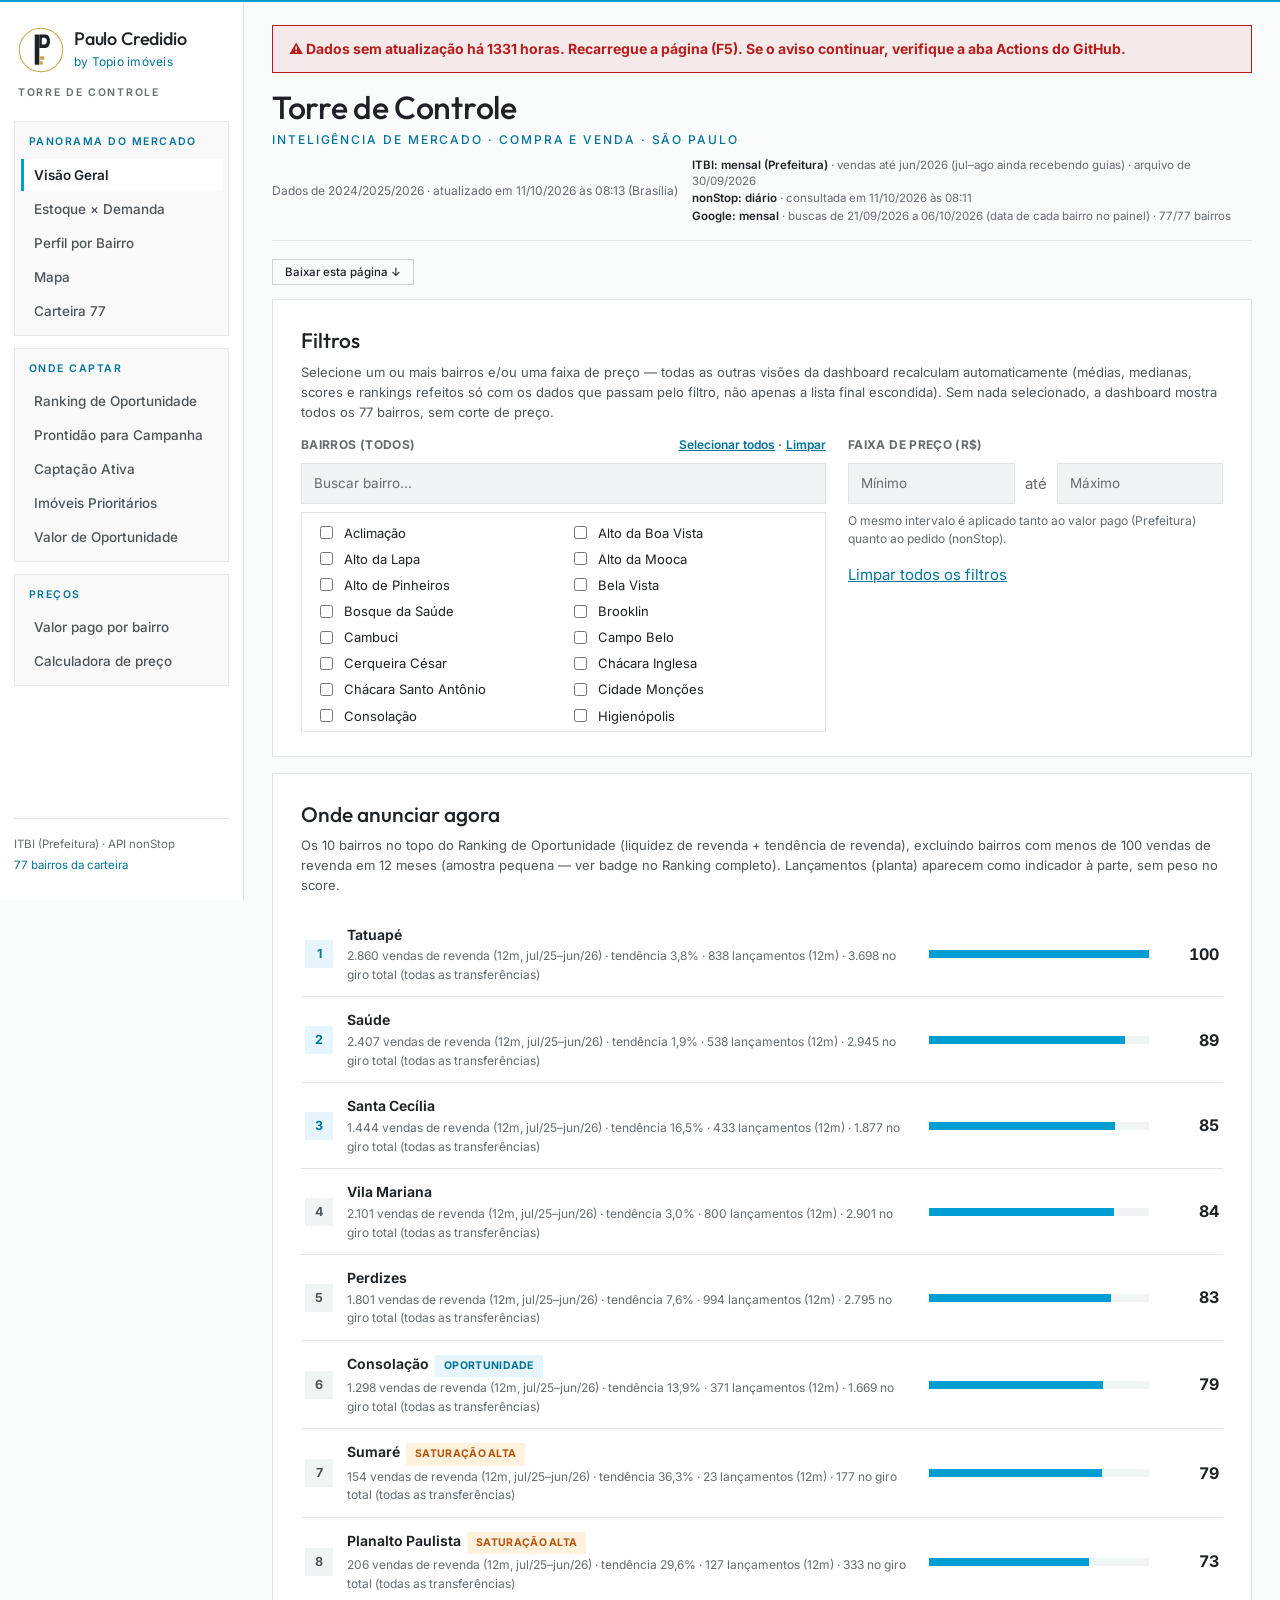
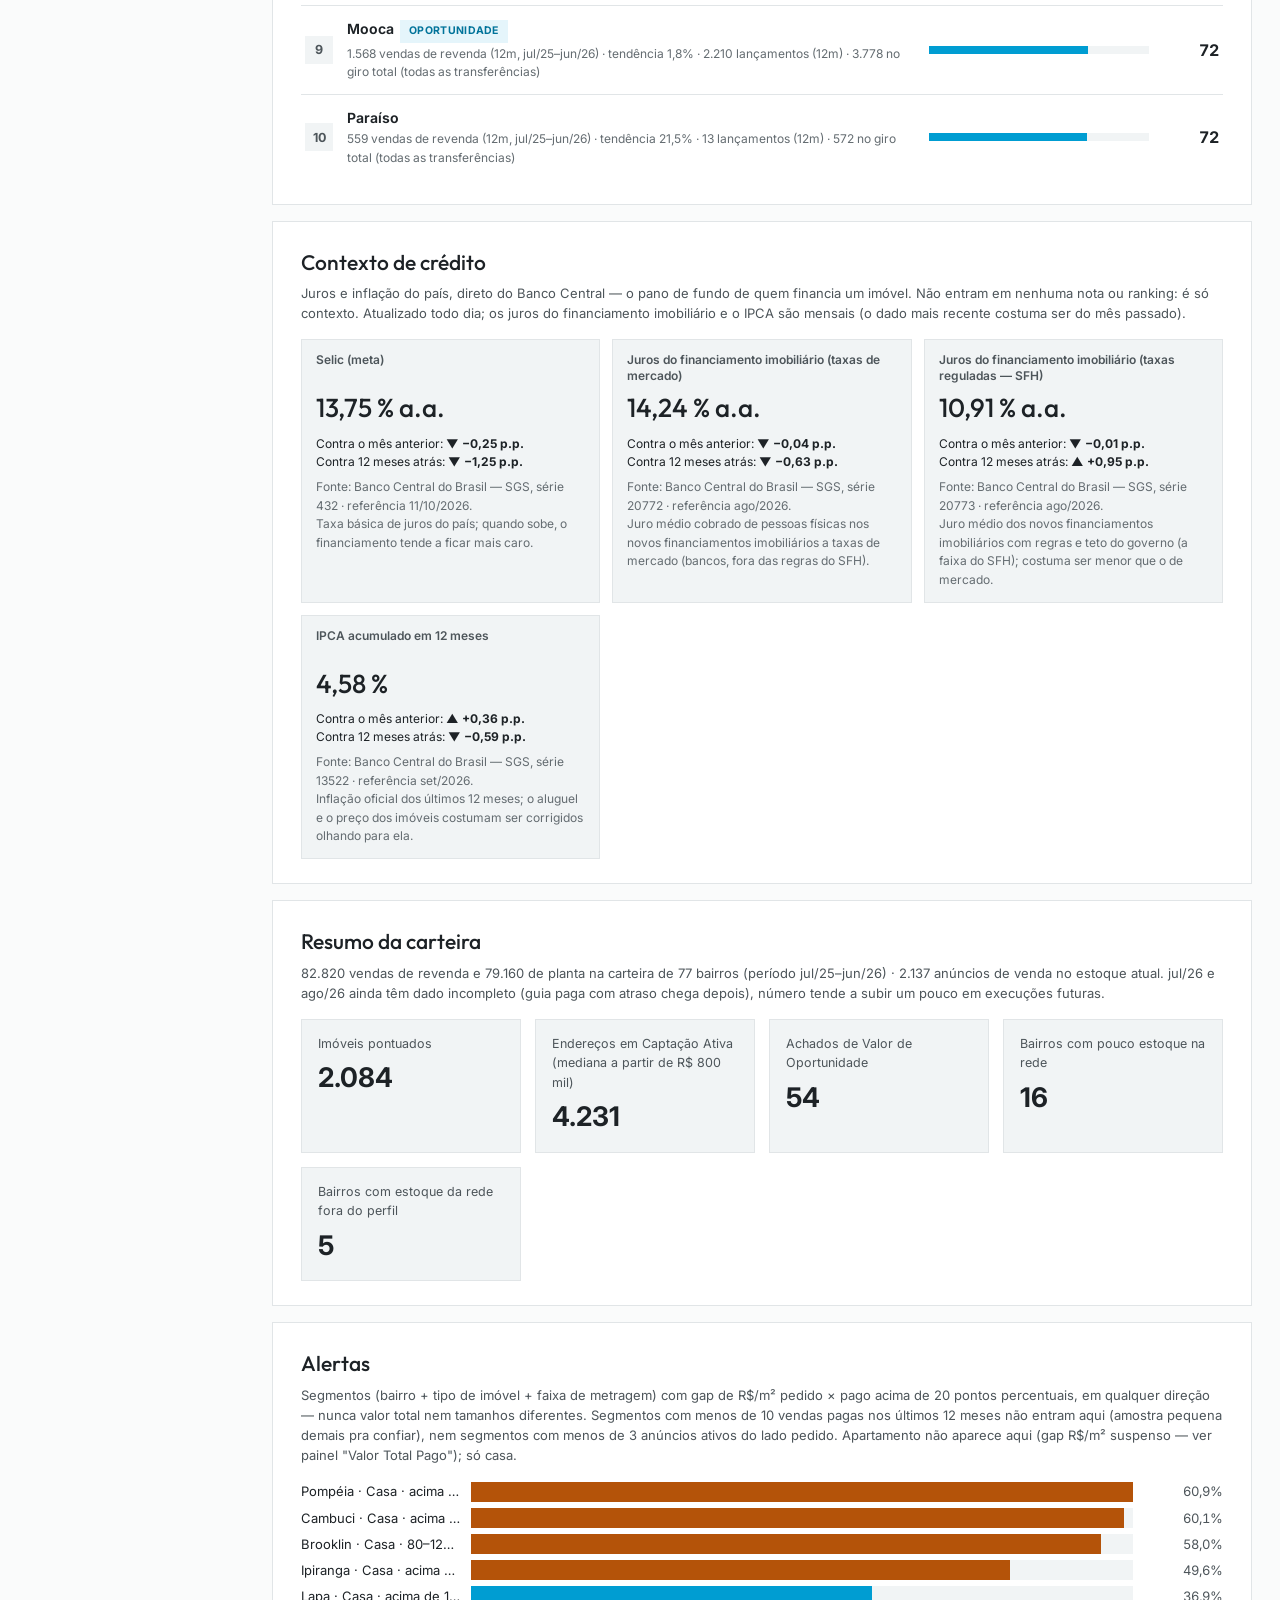
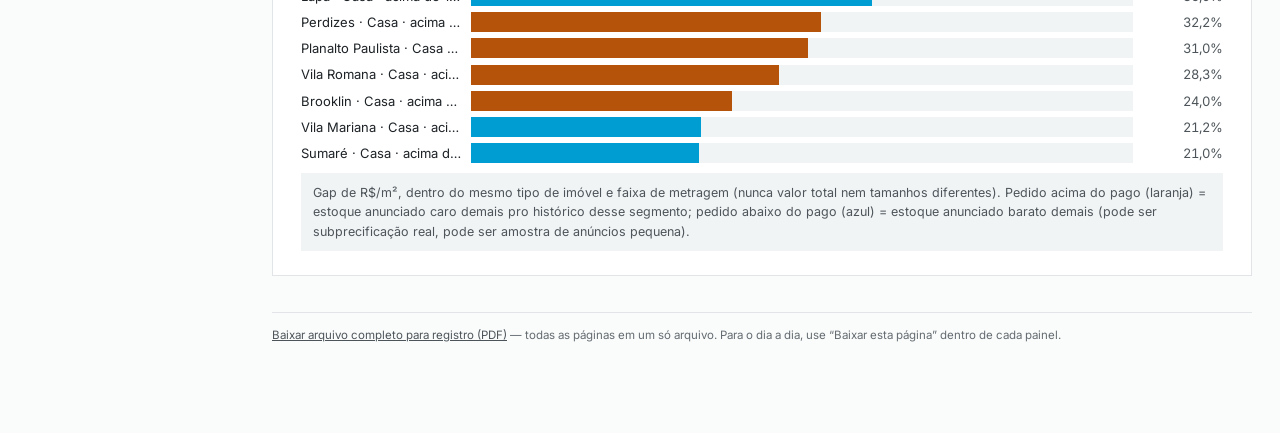
==== commit e6c2cbca: "Visual Topio, 2ª rodada: logo do P do Paulo no menu, seções em caixinhas por tema, cabeçalho claro e" ====
--- a/site/index.html
+++ b/site/index.html
@@ -16,10 +16,21 @@
 
   <aside class="sidebar">
     <div class="brand">
-      <img class="brand-logo" src="logo-topio-imoveis.png" alt="Topio imóveis" width="940" height="578">
-      <div class="brand-text">
-        <div class="brand-role">Torre de Controle</div>
-      </div>
+      <div class="brand-lockup">
+        <svg class="brand-p" width="46" height="46" viewBox="0 0 110 110" xmlns="http://www.w3.org/2000/svg" role="img" aria-label="Paulo Credidio">
+          <circle cx="55" cy="55" r="52" fill="none" stroke="#C9A84C" stroke-width="2.5"/>
+          <rect x="40" y="18" width="11" height="72" rx="1.5" fill="#1d2226"/>
+          <path d="M 51 18 L 66 18 C 80 18 80 50 66 50 L 51 50 Z" fill="#1d2226"/>
+          <path d="M 57 26 L 63 26 C 71 26 71 42 63 42 L 57 42 Z" fill="#fff"/>
+          <rect x="51" y="70" width="12" height="8" fill="#C9A84C"/>
+          <rect x="51" y="82" width="8" height="8" fill="#C9A84C"/>
+        </svg>
+        <div class="brand-nomes">
+          <div class="brand-nome">Paulo Credidio</div>
+          <div class="brand-by">by Topio imóveis</div>
+        </div>
+      </div>
+      <div class="brand-role">Torre de Controle</div>
     </div>
 
     <nav class="tabs" id="tabs"></nav>
--- a/site/styles.css
+++ b/site/styles.css
@@ -711,28 +711,32 @@
 h1, h2, h3, .brand-name, .calc-valor, .calc-passo-titulo, .calc-sim-titulo, .credito-item .value, .imovel-row .medal { font-family: var(--font-display); font-weight: 500; }
 .calc-valor { font-weight: 500; }
 
-/* faixa fina no topo e menu lateral claro com a marca */
-.sidebar { border-right: 1px solid var(--border); }
-.brand { display: block; margin-bottom: 26px; }
-.brand-logo { display: block; width: 138px; height: auto; margin: 0 0 10px; }
-.brand-role { font-size: 11px; letter-spacing: .14em; color: var(--brand-deep); font-weight: 600; margin: 0; }
-nav.tabs button { font-size: 14px; font-weight: 500; color: var(--text-secondary); border-left: 3px solid transparent; padding: 10px 12px; }
-nav.tabs button:hover { background: var(--surface-2); color: var(--text-primary); }
-nav.tabs button.active { background: var(--surface-2); color: var(--text-primary); font-weight: 600; border-left-color: var(--brand); box-shadow: none; }
+/* faixa fina no topo e menu lateral claro: logo do P do Paulo e seções em caixinhas quase transparentes, uma por tema */
+.sidebar { border-right: 1px solid var(--border); padding: 24px 14px; }
+.brand { display: block; margin-bottom: 20px; padding: 0 4px; }
+.brand-lockup { display: flex; align-items: center; gap: 10px; margin-bottom: 12px; }
+.brand-p { flex-shrink: 0; display: block; }
+.brand-nome { font-family: var(--font-display); font-weight: 500; font-size: 18px; line-height: 1.15; color: var(--text-primary); letter-spacing: -0.01em; }
+.brand-by { font-size: 12px; color: var(--brand-deep); margin-top: 3px; letter-spacing: .02em; }
+.brand-role { font-size: 10.5px; letter-spacing: .16em; color: var(--text-muted); font-weight: 600; margin: 0; text-transform: uppercase; }
+nav.tabs { gap: 12px; }
+.nav-grupo { display: flex; flex-direction: column; gap: 2px; padding: 8px 6px 8px; background: rgba(29, 34, 38, .025); border: 1px solid rgba(29, 34, 38, .08); }
+.nav-grupo-titulo { font-size: 10.5px; letter-spacing: .14em; text-transform: uppercase; font-weight: 600; color: var(--brand-deep); padding: 4px 8px 6px; }
+nav.tabs button { font-size: 13.5px; font-weight: 500; color: var(--text-secondary); border-left: 3px solid transparent; padding: 8px 10px; }
+nav.tabs button:hover { background: rgba(255, 255, 255, .8); color: var(--text-primary); }
+nav.tabs button.active { background: #fff; color: var(--text-primary); font-weight: 600; border-left-color: var(--brand); box-shadow: none; }
 .sidebar-foot, .sidebar-foot .handle-mini { color: var(--text-muted); }
 .sidebar-foot .handle-mini { color: var(--brand-deep); }
 
-/* cabeçalho como a faixa escura do site: título branco, linha pequena em azul, fontes em cinza claro (a faixa vai de ponta a ponta) */
-.main { overflow-x: clip; }   /* a faixa escura do cabeçalho vai de ponta a ponta da coluna do conteúdo, sem passar por cima do menu */
-.app { padding-top: 0; }
-.faixa-dados-novos:not([hidden]), .aviso-parado:not([hidden]) { margin-top: 16px; }   /* avisos (quando aparecem) ficam acima da faixa escura, com respiro */
-header.app-header { background: var(--ink); color: #fff; padding: 30px 28px; margin: 0 -28px 24px; box-shadow: 0 0 0 100vmax var(--ink); clip-path: inset(0 -100vmax); }
-header.app-header h1 { color: #fff; font-size: 34px; font-weight: 500; line-height: 1.15; letter-spacing: -0.01em; }
-header.app-header .handle { color: var(--brand); font-size: 12px; letter-spacing: .16em; text-transform: uppercase; font-weight: 500; margin-top: 8px; }
-header.app-header .updated { color: rgba(255,255,255,.72); font-size: 12px; }
-header.app-header .fontes-status, header.app-header .fontes-status .fonte-item { color: rgba(255,255,255,.66); }
-header.app-header .fontes-status .fonte-item b { color: #fff; font-weight: 600; }
-header.app-header .fontes-status .fonte-stale { color: #fbbf24; }
+/* cabeçalho claro, da mesma cor do fundo da página (pedido do Paulo 11/10): título grafite, linha pequena em azul, uma linha fina embaixo */
+.app { padding-top: 22px; }
+header.app-header { background: none; color: var(--text-primary); padding: 0 0 16px; margin: 0 0 18px; border-bottom: 1px solid var(--border); align-items: flex-end; }
+header.app-header h1 { color: var(--text-primary); font-size: 32px; font-weight: 500; line-height: 1.15; letter-spacing: -0.01em; }
+header.app-header .handle { color: var(--brand-deep); font-size: 12px; letter-spacing: .16em; text-transform: uppercase; font-weight: 500; margin-top: 6px; }
+header.app-header .updated { color: var(--text-muted); font-size: 12px; }
+header.app-header .fontes-status, header.app-header .fontes-status .fonte-item { color: var(--text-muted); }
+header.app-header .fontes-status .fonte-item b { color: var(--text-primary); font-weight: 600; }
+header.app-header .fontes-status .fonte-stale { color: var(--status-warning); }
 
 /* cartões e tabelas: linha fina, sem sombra */
 section.card { border: 1px solid var(--border); box-shadow: none; padding: 24px 28px; }
@@ -770,17 +774,25 @@
 .rank-row .rank-bar-fill { background: var(--brand); }
 
 @media (max-width: 760px) {
-  .app { padding-top: 0; }
-  header.app-header { padding: 22px 12px; margin: 0 -12px 16px; }
+  .app { padding-top: 14px; }
+  header.app-header { padding: 0 0 12px; margin: 0 0 14px; }
   header.app-header h1 { font-size: 26px; }
-  .brand { display: flex; align-items: center; margin: 0 4px 0 0; }
-  .brand-logo { width: 46px; margin: 0; }
-  .brand-text { display: none; }
+  .brand { display: flex; align-items: center; margin: 0 4px 0 0; padding: 0; }
+  .brand-lockup { margin: 0; }
+  .brand-p { width: 34px; height: 34px; }
+  .brand-nomes, .brand-role { display: none; }
+  nav.tabs { gap: 4px; }
+  .nav-grupo { display: contents; }
+  .nav-grupo-titulo { display: none; }
 }
 @media print {
-  .main { overflow: visible !important; }   /* o corte lateral da faixa escura só vale na tela: na impressão deixava o PDF completo bem menos compacto (434 páginas em vez de 330) */
-  header.app-header { background: none; color: #000; padding: 0; margin: 0 0 12px; box-shadow: none; clip-path: none; }
+  header.app-header { background: none; color: #000; padding: 0; margin: 0 0 12px; border-bottom: 0; }
   header.app-header h1 { color: #000; font-size: 24px; }
   header.app-header .handle, header.app-header .updated, header.app-header .fontes-status, header.app-header .fontes-status .fonte-item { color: #333; }
   header.app-header .fontes-status .fonte-item b { color: #000; }
 }
+@media (min-width: 761px) and (max-width: 900px) {
+  .brand-lockup { flex-direction: column; align-items: flex-start; gap: 6px; }
+  .brand-nome { font-size: 16px; }
+  .nav-grupo { padding: 6px 4px; }
+}
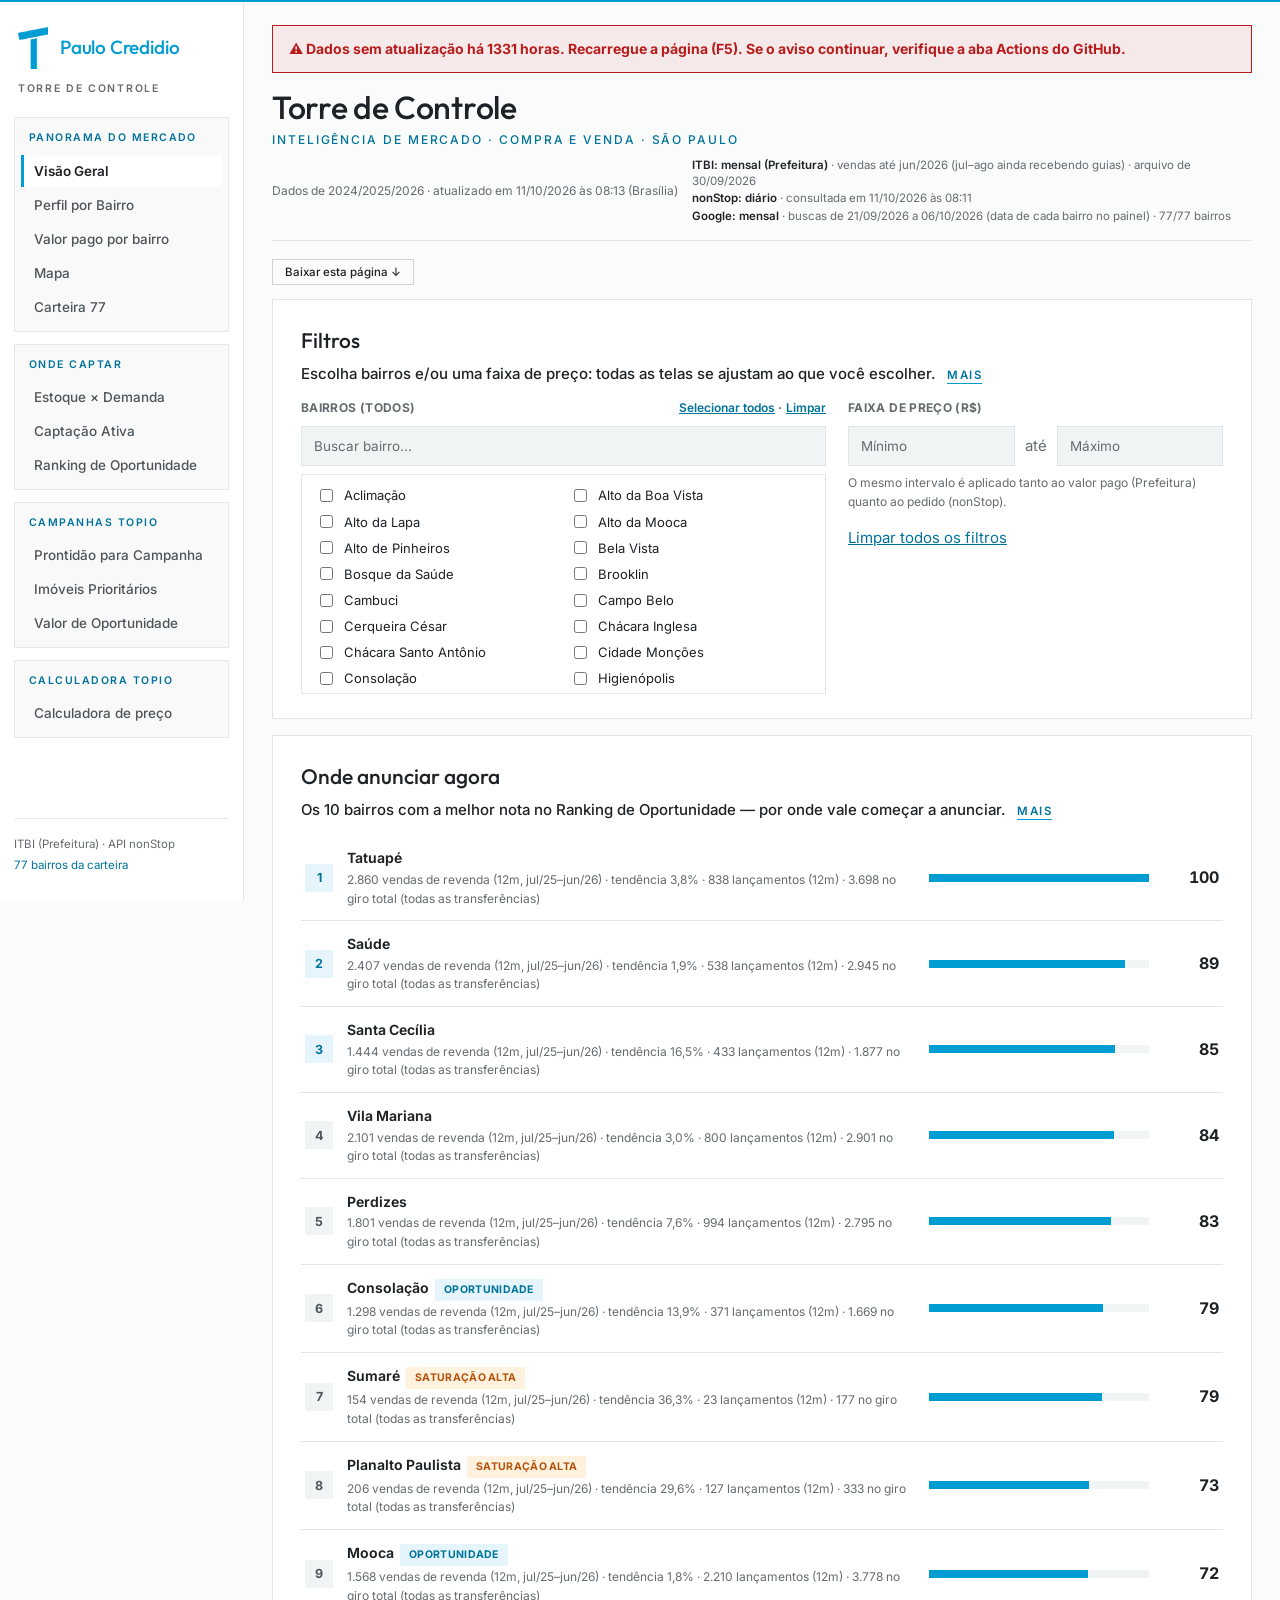
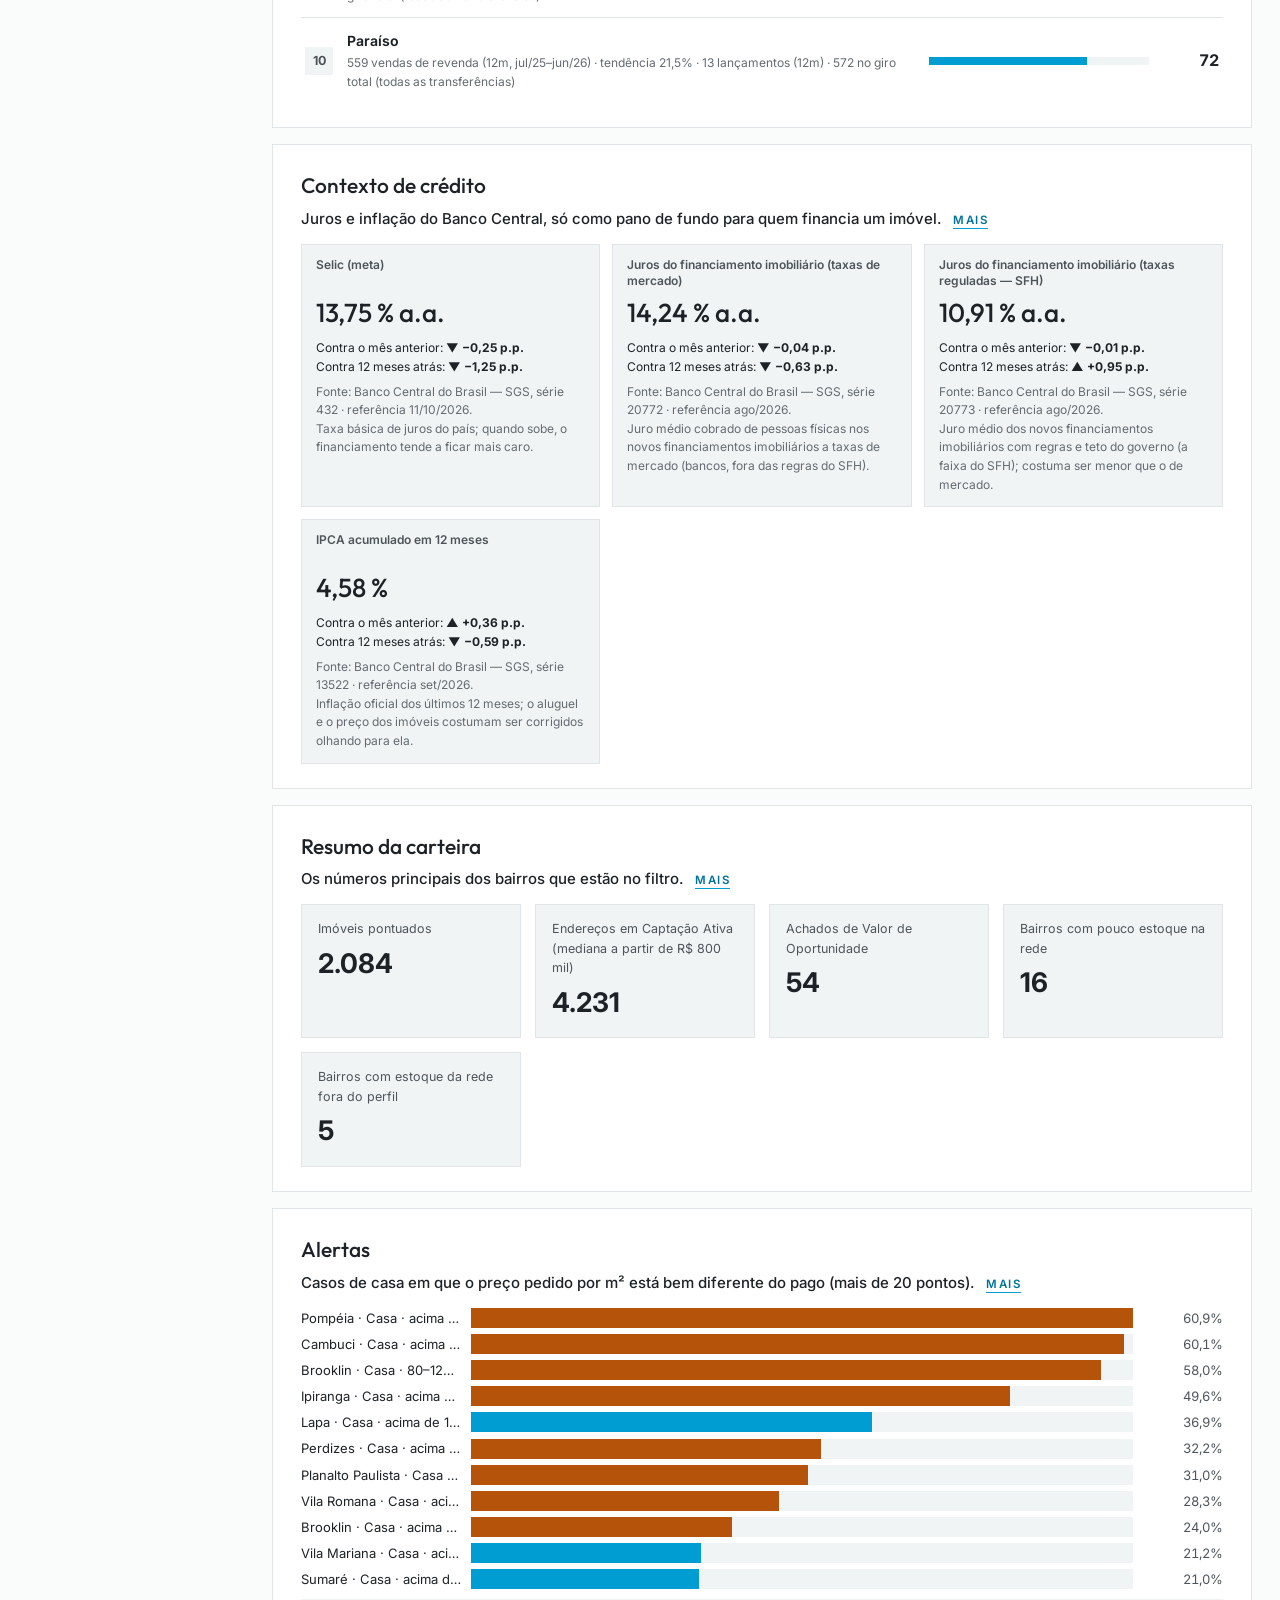
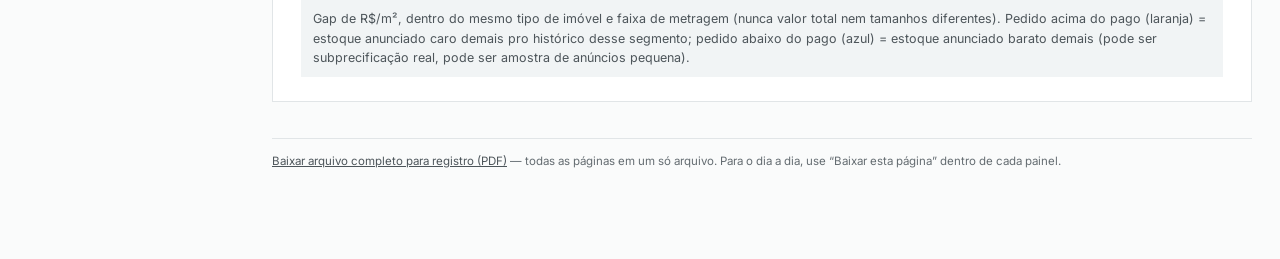
==== commit cc2fab6b: "Visual Topio, 3ª rodada: menu em 4 caixinhas, T azul + Paulo Credidio, resumo de uma linha com 'Mais" ====
--- a/site/index.html
+++ b/site/index.html
@@ -4,7 +4,12 @@
 <meta charset="utf-8">
 <meta name="viewport" content="width=device-width, initial-scale=1">
 <title>Torre de Controle — Imóveis SP</title>
-<link rel="icon" type="image/png" href="logo-topio-imoveis.png">
+<link rel="icon" type="image/png" sizes="192x192" href="icon-192.png">
+<link rel="apple-touch-icon" href="apple-touch-icon.png">
+<link rel="manifest" href="manifest.webmanifest" crossorigin="use-credentials">
+<meta name="apple-mobile-web-app-title" content="Imóveis-SP">
+<meta name="application-name" content="Imóveis-SP">
+<meta name="theme-color" content="#009dd2">
 <link rel="preconnect" href="https://fonts.googleapis.com">
 <link rel="preconnect" href="https://fonts.gstatic.com" crossorigin>
 <link href="https://fonts.googleapis.com/css2?family=Inter:wght@400;500;600;700&family=Outfit:wght@400;500;600&display=swap" rel="stylesheet">
@@ -17,18 +22,8 @@
   <aside class="sidebar">
     <div class="brand">
       <div class="brand-lockup">
-        <svg class="brand-p" width="46" height="46" viewBox="0 0 110 110" xmlns="http://www.w3.org/2000/svg" role="img" aria-label="Paulo Credidio">
-          <circle cx="55" cy="55" r="52" fill="none" stroke="#C9A84C" stroke-width="2.5"/>
-          <rect x="40" y="18" width="11" height="72" rx="1.5" fill="#1d2226"/>
-          <path d="M 51 18 L 66 18 C 80 18 80 50 66 50 L 51 50 Z" fill="#1d2226"/>
-          <path d="M 57 26 L 63 26 C 71 26 71 42 63 42 L 57 42 Z" fill="#fff"/>
-          <rect x="51" y="70" width="12" height="8" fill="#C9A84C"/>
-          <rect x="51" y="82" width="8" height="8" fill="#C9A84C"/>
-        </svg>
-        <div class="brand-nomes">
-          <div class="brand-nome">Paulo Credidio</div>
-          <div class="brand-by">by Topio imóveis</div>
-        </div>
+        <img class="brand-t" src="logo-topio-t.png" alt="Topio" width="180" height="253">
+        <div class="brand-nome">Paulo Credidio</div>
       </div>
       <div class="brand-role">Torre de Controle</div>
     </div>
--- a/site/styles.css
+++ b/site/styles.css
@@ -714,10 +714,9 @@
 /* faixa fina no topo e menu lateral claro: logo do P do Paulo e seções em caixinhas quase transparentes, uma por tema */
 .sidebar { border-right: 1px solid var(--border); padding: 24px 14px; }
 .brand { display: block; margin-bottom: 20px; padding: 0 4px; }
-.brand-lockup { display: flex; align-items: center; gap: 10px; margin-bottom: 12px; }
-.brand-p { flex-shrink: 0; display: block; }
-.brand-nome { font-family: var(--font-display); font-weight: 500; font-size: 18px; line-height: 1.15; color: var(--text-primary); letter-spacing: -0.01em; }
-.brand-by { font-size: 12px; color: var(--brand-deep); margin-top: 3px; letter-spacing: .02em; }
+.brand-lockup { display: flex; align-items: center; gap: 12px; margin-bottom: 12px; }
+.brand-t { flex-shrink: 0; display: block; width: 30px; height: auto; }
+.brand-nome { font-family: var(--font-display); font-weight: 500; font-size: 19px; line-height: 1.15; color: var(--brand); letter-spacing: -0.01em; }
 .brand-role { font-size: 10.5px; letter-spacing: .16em; color: var(--text-muted); font-weight: 600; margin: 0; text-transform: uppercase; }
 nav.tabs { gap: 12px; }
 .nav-grupo { display: flex; flex-direction: column; gap: 2px; padding: 8px 6px 8px; background: rgba(29, 34, 38, .025); border: 1px solid rgba(29, 34, 38, .08); }
@@ -729,7 +728,7 @@
 .sidebar-foot .handle-mini { color: var(--brand-deep); }
 
 /* cabeçalho claro, da mesma cor do fundo da página (pedido do Paulo 11/10): título grafite, linha pequena em azul, uma linha fina embaixo */
-.app { padding-top: 22px; }
+.app { padding-top: 22px; max-width: 1320px; }   /* um pouco mais larga: mais área branca para o conteúdo em tela grande */
 header.app-header { background: none; color: var(--text-primary); padding: 0 0 16px; margin: 0 0 18px; border-bottom: 1px solid var(--border); align-items: flex-end; }
 header.app-header h1 { color: var(--text-primary); font-size: 32px; font-weight: 500; line-height: 1.15; letter-spacing: -0.01em; }
 header.app-header .handle { color: var(--brand-deep); font-size: 12px; letter-spacing: .16em; text-transform: uppercase; font-weight: 500; margin-top: 6px; }
@@ -779,8 +778,8 @@
   header.app-header h1 { font-size: 26px; }
   .brand { display: flex; align-items: center; margin: 0 4px 0 0; padding: 0; }
   .brand-lockup { margin: 0; }
-  .brand-p { width: 34px; height: 34px; }
-  .brand-nomes, .brand-role { display: none; }
+  .brand-t { width: 24px; }
+  .brand-nome, .brand-role { display: none; }
   nav.tabs { gap: 4px; }
   .nav-grupo { display: contents; }
   .nav-grupo-titulo { display: none; }
@@ -794,5 +793,19 @@
 @media (min-width: 761px) and (max-width: 900px) {
   .brand-lockup { flex-direction: column; align-items: flex-start; gap: 6px; }
   .brand-nome { font-size: 16px; }
+  .brand-t { width: 26px; }
   .nav-grupo { padding: 6px 4px; }
 }
+
+/* resumo de uma linha em cada seção; "Mais" abre a explicação completa */
+.card-resumo { display: flex; flex-wrap: wrap; align-items: baseline; gap: 6px 12px; margin: 2px 0 14px; }
+.card-resumo-texto { font-size: 15px; font-weight: 500; color: var(--text-primary); }
+.mais-btn { appearance: none; background: none; border: 0; border-bottom: 1px solid var(--brand); padding: 0 0 1px; cursor: pointer; font-family: var(--font-body); font-size: 11.5px; font-weight: 600; letter-spacing: .14em; text-transform: uppercase; color: var(--brand-deep); }
+.mais-btn:hover { color: var(--brand); }
+.card-sub.recolhido { display: none; }
+.card-resumo + .card-sub:not(.recolhido) { padding: 12px 16px; background: var(--surface-2); border-left: 3px solid var(--brand); }
+@media print {
+  .card-sub.recolhido { display: block !important; }   /* no PDF a explicação completa continua aparecendo */
+  .card-resumo { display: none; }
+  .card-resumo + .card-sub:not(.recolhido) { padding: 0; background: none; border-left: 0; }
+}
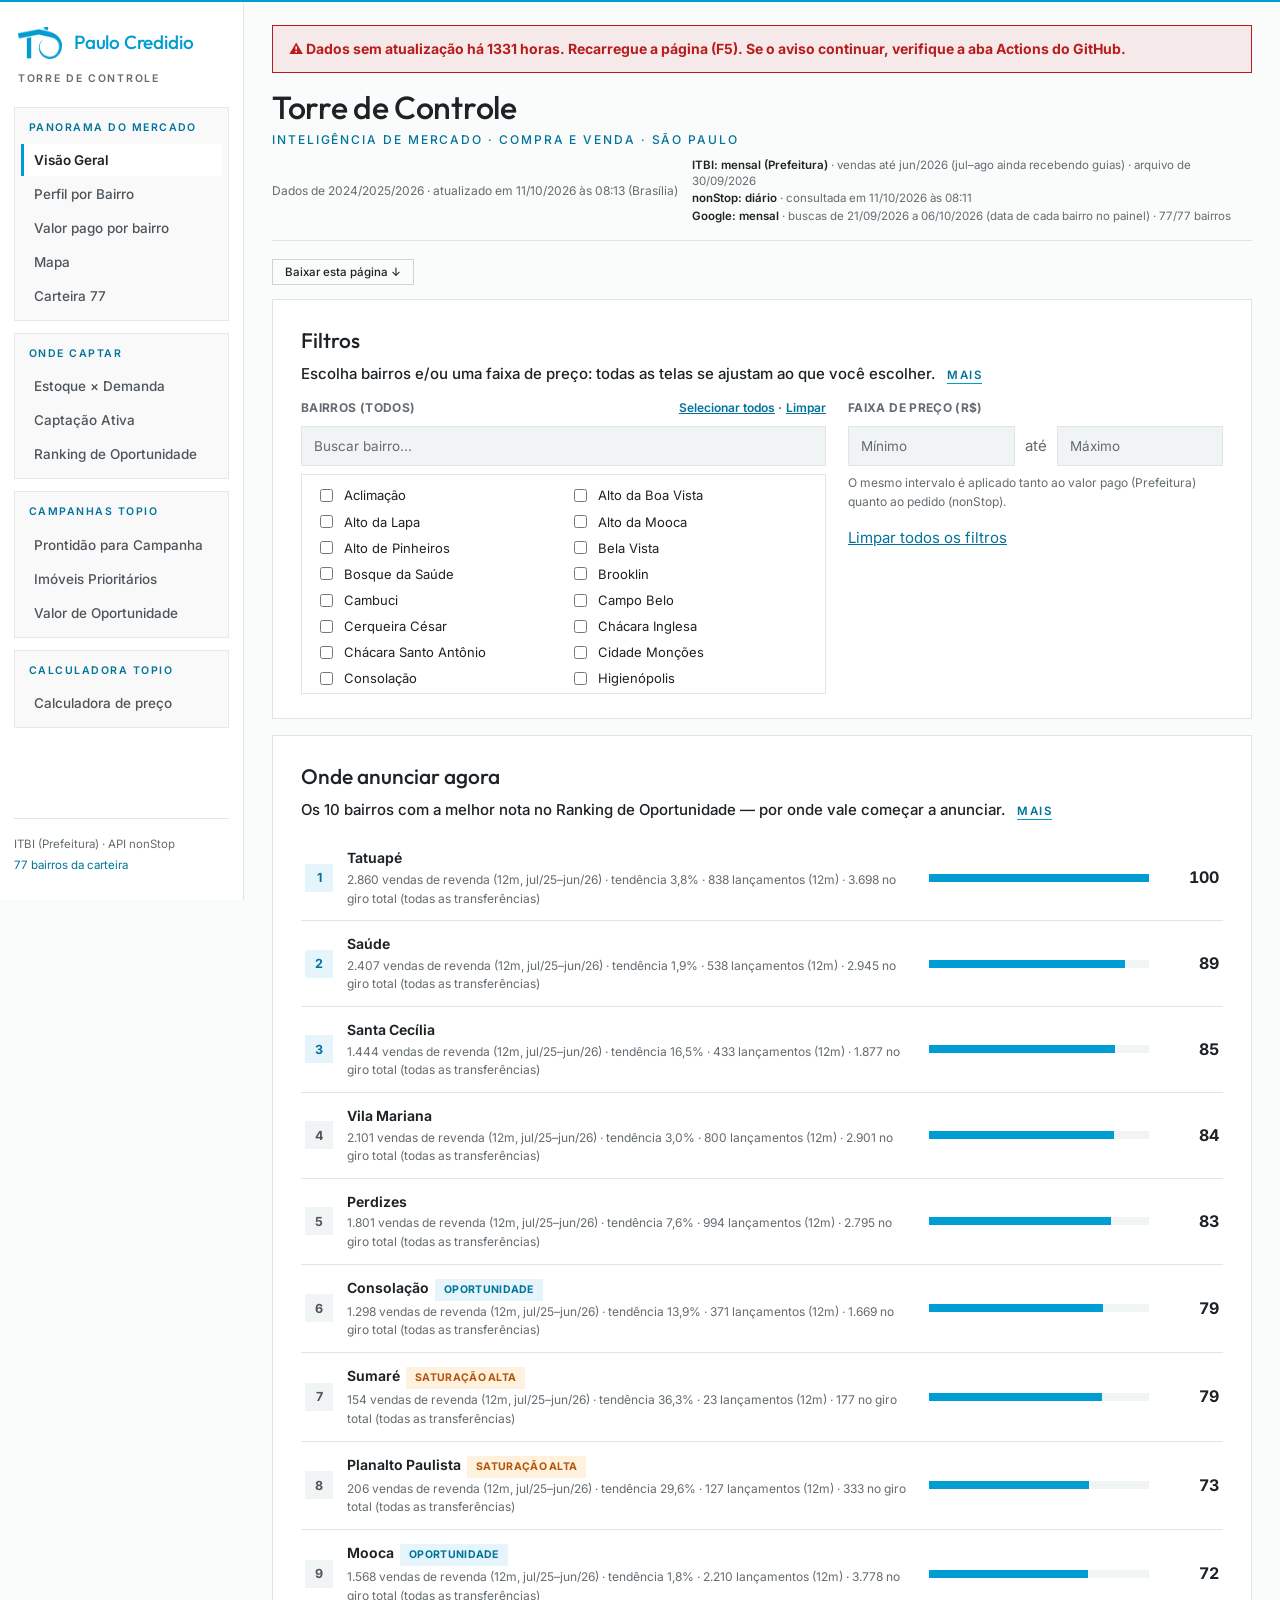
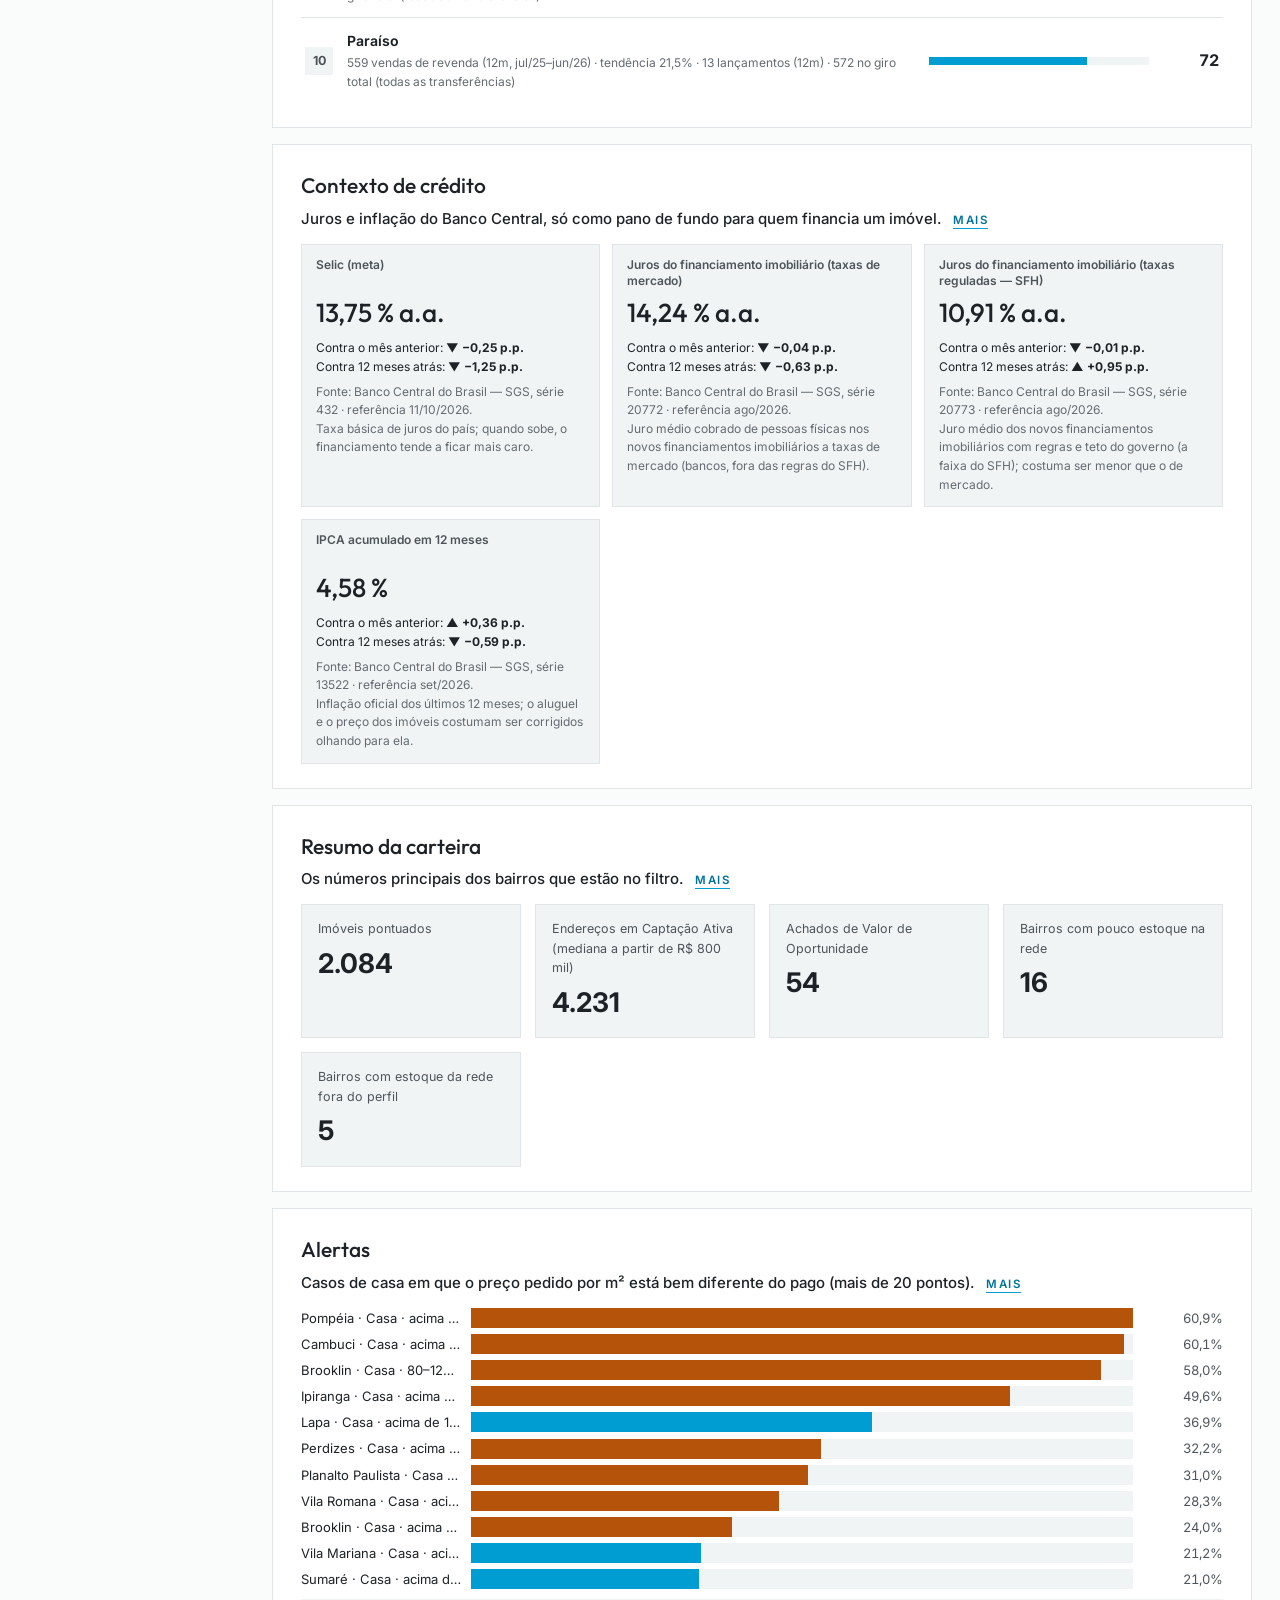
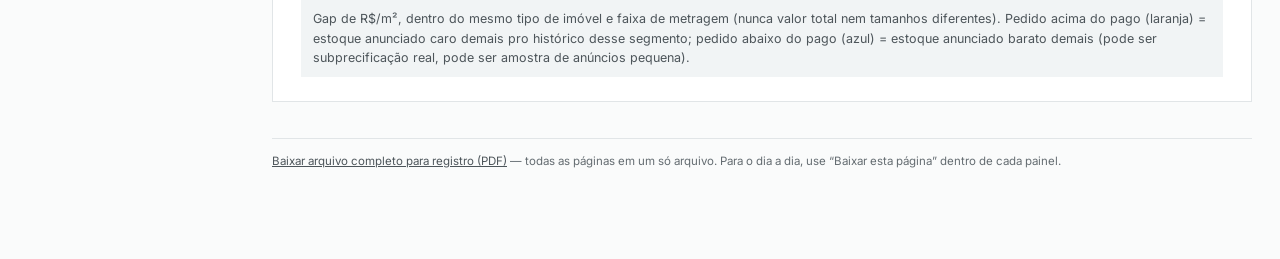
==== commit 53e9d0d4: "Visual Topio: usa o símbolo oficial (T com telhado) enviado pelo Paulo no menu e no ícone da tela de" ====
--- a/site/index.html
+++ b/site/index.html
@@ -22,7 +22,7 @@
   <aside class="sidebar">
     <div class="brand">
       <div class="brand-lockup">
-        <img class="brand-t" src="logo-topio-t.png" alt="Topio" width="180" height="253">
+        <img class="brand-t" src="logo-topio-t.png" alt="Topio" width="400" height="288">
         <div class="brand-nome">Paulo Credidio</div>
       </div>
       <div class="brand-role">Torre de Controle</div>
--- a/site/styles.css
+++ b/site/styles.css
@@ -715,7 +715,7 @@
 .sidebar { border-right: 1px solid var(--border); padding: 24px 14px; }
 .brand { display: block; margin-bottom: 20px; padding: 0 4px; }
 .brand-lockup { display: flex; align-items: center; gap: 12px; margin-bottom: 12px; }
-.brand-t { flex-shrink: 0; display: block; width: 30px; height: auto; }
+.brand-t { flex-shrink: 0; display: block; width: 44px; height: auto; }
 .brand-nome { font-family: var(--font-display); font-weight: 500; font-size: 19px; line-height: 1.15; color: var(--brand); letter-spacing: -0.01em; }
 .brand-role { font-size: 10.5px; letter-spacing: .16em; color: var(--text-muted); font-weight: 600; margin: 0; text-transform: uppercase; }
 nav.tabs { gap: 12px; }
@@ -778,7 +778,7 @@
   header.app-header h1 { font-size: 26px; }
   .brand { display: flex; align-items: center; margin: 0 4px 0 0; padding: 0; }
   .brand-lockup { margin: 0; }
-  .brand-t { width: 24px; }
+  .brand-t { width: 36px; }
   .brand-nome, .brand-role { display: none; }
   nav.tabs { gap: 4px; }
   .nav-grupo { display: contents; }
@@ -793,7 +793,7 @@
 @media (min-width: 761px) and (max-width: 900px) {
   .brand-lockup { flex-direction: column; align-items: flex-start; gap: 6px; }
   .brand-nome { font-size: 16px; }
-  .brand-t { width: 26px; }
+  .brand-t { width: 36px; }
   .nav-grupo { padding: 6px 4px; }
 }
 
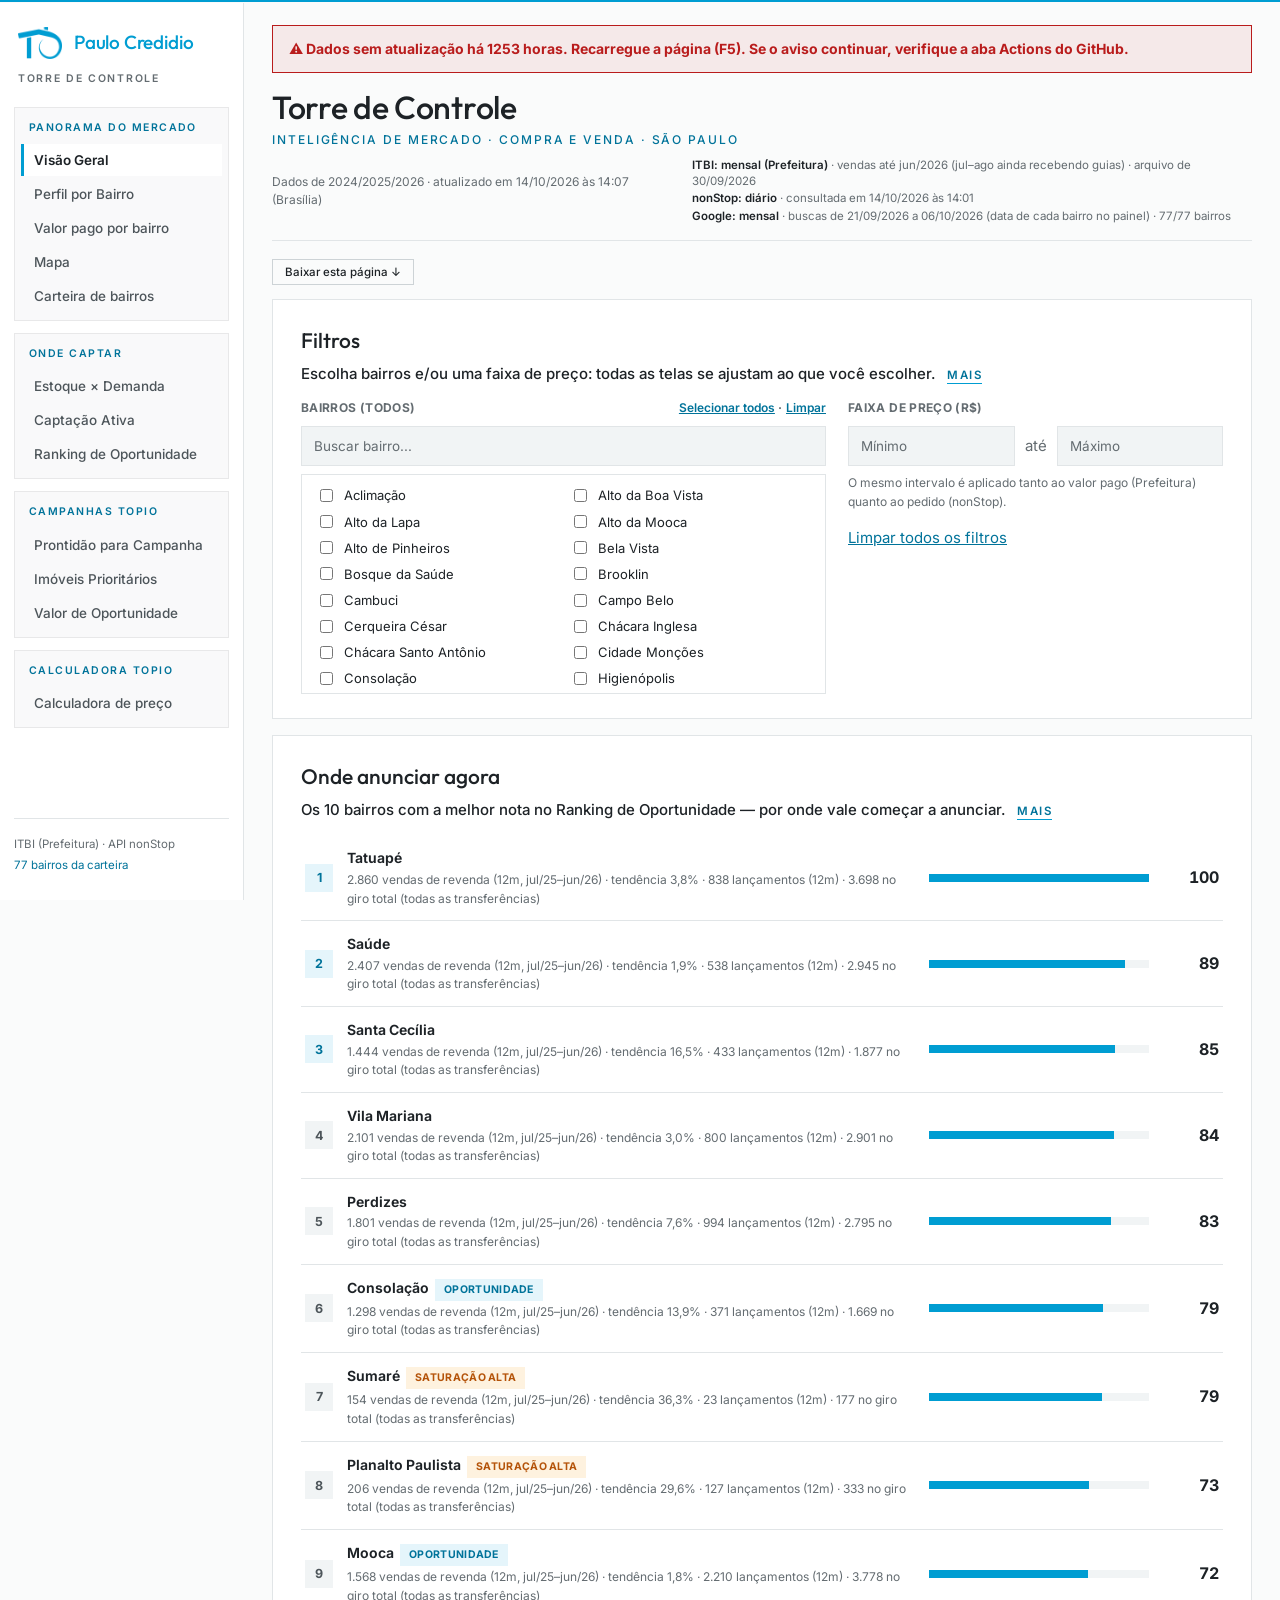
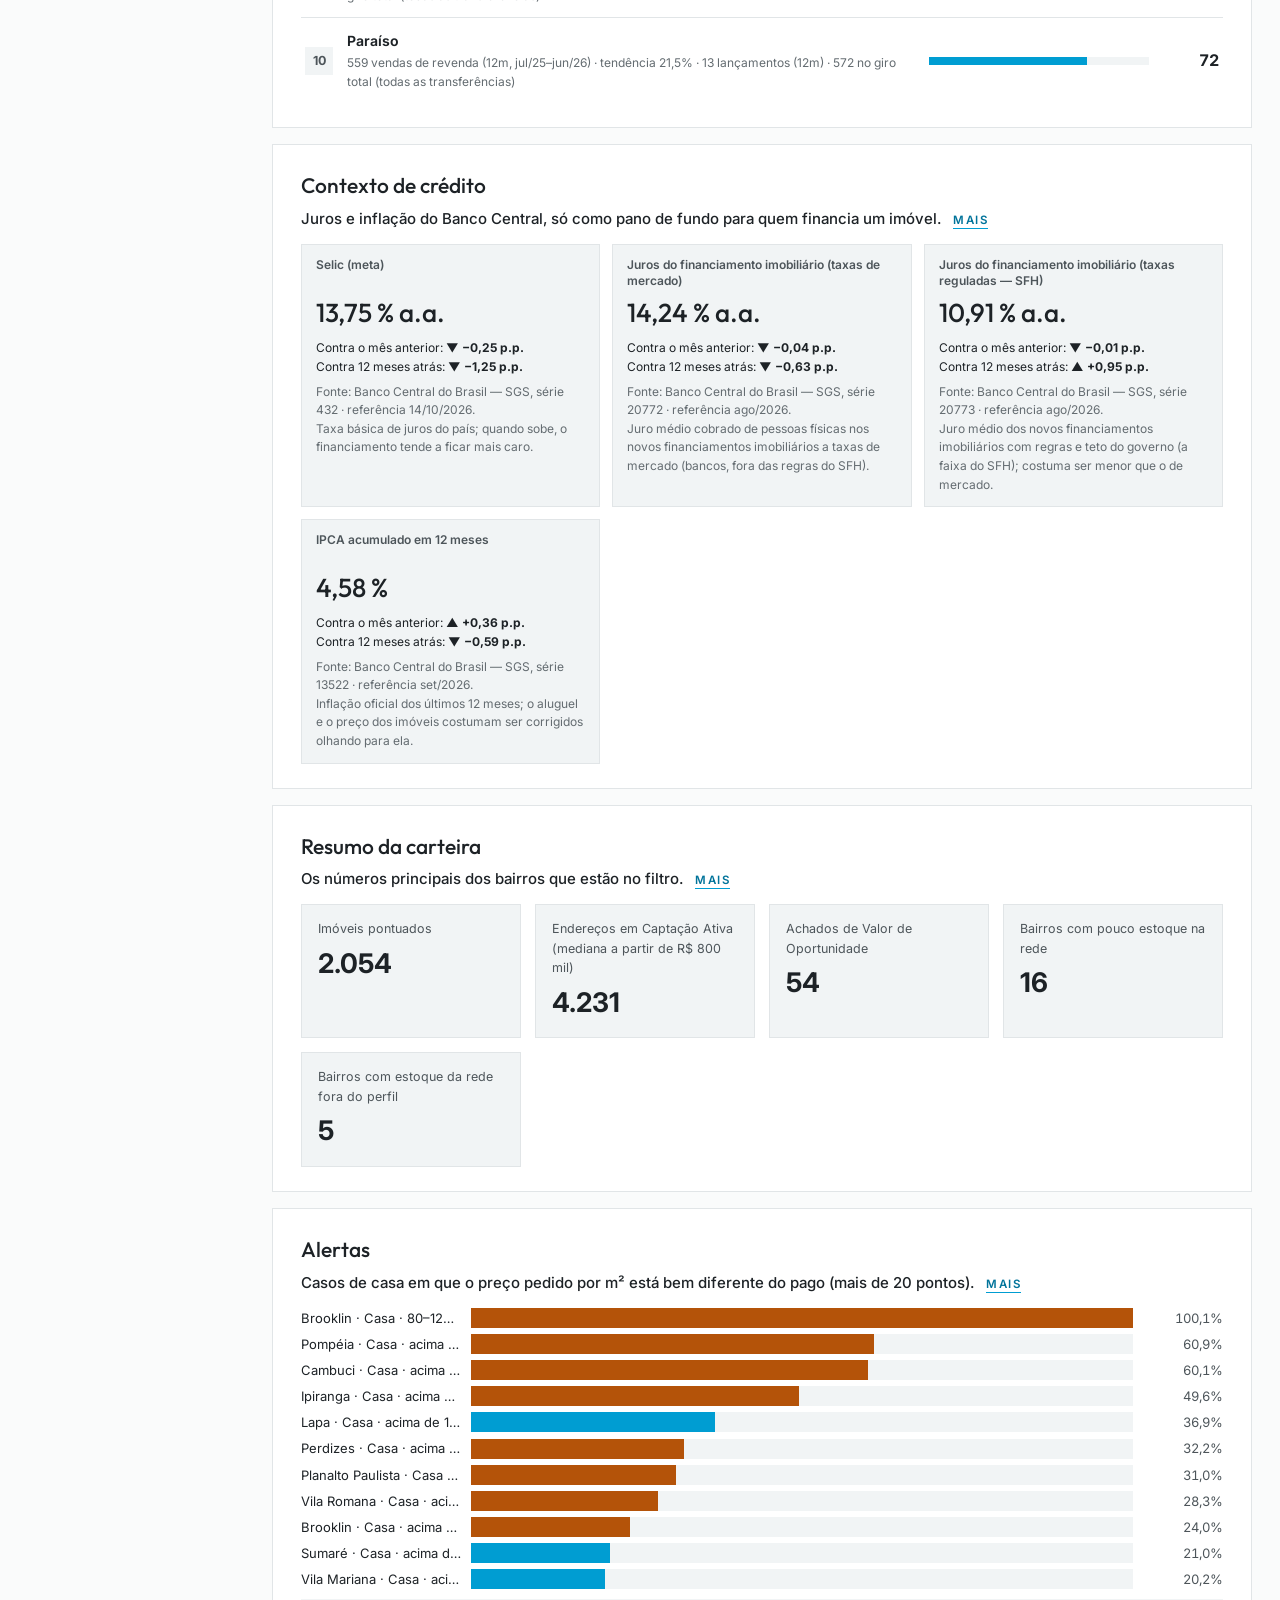
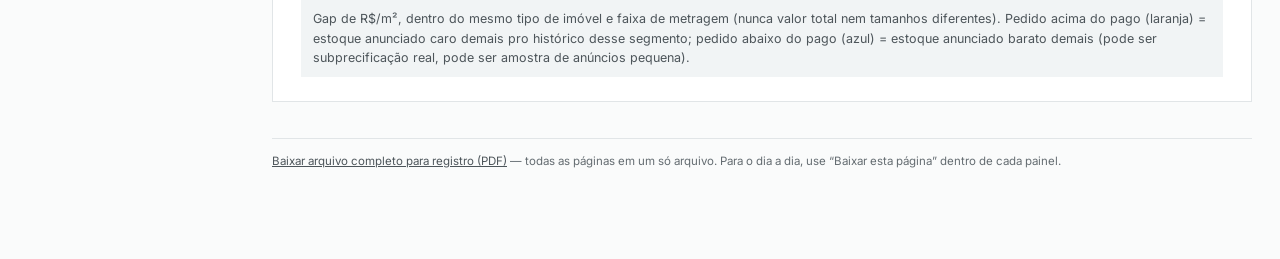
==== commit abcf4fea: "WIP: Belém na carteira (78 bairros) + Calculadora para toda São Paulo (regiões fora da carteira) — a" ====
--- a/site/index.html
+++ b/site/index.html
@@ -32,7 +32,7 @@
 
     <div class="sidebar-foot">
       <div id="fontes-foot">ITBI (Prefeitura) · nonStop</div>
-      <div class="handle-mini">77 bairros da carteira</div>
+      <div class="handle-mini" id="n-bairros-foot">bairros da carteira</div>
     </div>
   </aside>
 
@@ -114,7 +114,7 @@
       <div class="panel" data-panel="ranking">
         <section class="card">
           <h2>Ranking de Oportunidade</h2>
-          <div class="card-sub">Score 0–100: 50% volume de REVENDA (janela rolante dos últimos 12 meses completos pela data real da transação) + 50% tendência de revenda (mesma janela × 12 meses antes), normalizado entre os 77 bairros da carteira. Lançamentos (planta) aparecem na coluna "Lançamentos (12m)" só como indicador, sem peso no score — decisão de 2026-10-01: pra Buyer Agent, a liquidez que importa é a revenda. Tendência vira neutra (não entra no score) quando o bairro tem menos de 50 vendas de revenda numa das duas janelas comparadas — evita que uma variação de poucas vendas vire uma "tendência" de dezenas de %. Bairro com menos de 100 vendas de revenda em 12m tem o selo "Amostra pequena" e não entra no top 10 de "Onde anunciar agora". A coluna "Gap Preço" e o badge "Alerta preço" não entram no score: mostram o gap de R$/m² pedido × pago do segmento (só casa — apartamento usa valor total, sem gap) mais representativo do bairro — "—" quando nenhum segmento tem amostra confiável.</div>
+          <div class="card-sub">Score 0–100: 50% volume de REVENDA (janela rolante dos últimos 12 meses completos pela data real da transação) + 50% tendência de revenda (mesma janela × 12 meses antes), normalizado entre os bairros da carteira. Lançamentos (planta) aparecem na coluna "Lançamentos (12m)" só como indicador, sem peso no score — decisão de 2026-10-01: pra Buyer Agent, a liquidez que importa é a revenda. Tendência vira neutra (não entra no score) quando o bairro tem menos de 50 vendas de revenda numa das duas janelas comparadas — evita que uma variação de poucas vendas vire uma "tendência" de dezenas de %. Bairro com menos de 100 vendas de revenda em 12m tem o selo "Amostra pequena" e não entra no top 10 de "Onde anunciar agora". A coluna "Gap Preço" e o badge "Alerta preço" não entram no score: mostram o gap de R$/m² pedido × pago do segmento (só casa — apartamento usa valor total, sem gap) mais representativo do bairro — "—" quando nenhum segmento tem amostra confiável.</div>
           <div id="ranking-table"></div>
         </section>
       </div>
@@ -124,7 +124,7 @@
         <section class="card">
           <h2>Prontidão para Campanha por Bairro</h2>
           <div class="note" style="margin-bottom:10px"><b>Estoque = imóveis ativos na rede nonStop integrada, não o mercado inteiro.</b></div>
-          <div class="card-sub">Combina 5 sinais (pesos revisados em 06/10/2026: o "alinhamento de preço" saiu da nota): liquidez de revenda + tendência de revenda (25%), estoque da rede compatível com o perfil vencedor por FAIXA DE PREÇO — P25–P75 do valor pago em revenda (12, 24 ou 36 meses, conforme a amostra), por tipo de imóvel (apartamento/casa), sem passar por metragem, já que área construída do ITBI ≠ área útil do anúncio (25%; bairro com 100+ revendas e no máximo 2 anúncios na faixa mostra o selo "Pouco estoque na rede" — pouco estoque da rede no bairro todo — ou "Estoque da rede fora do perfil" — estoque da rede no bairro, mas fora da faixa que vende), captação ativa (15%), qualidade × cobertura dos imóveis prioritários (25%, já em valor total pra apartamento), concentração de achados de valor (10%). Carteira de 77 bairros, mesma resolução do Carteira 77; bairro com menos de 100 vendas de revenda em 12m (amostra pequena) nunca fica no topo. Responde: esse bairro tem munição real pra campanha agora? Clique num bairro pra ver os 10 melhores imóveis anunciados hoje na nonStop.</div>
+          <div class="card-sub">Combina 5 sinais (pesos revisados em 06/10/2026: o "alinhamento de preço" saiu da nota): liquidez de revenda + tendência de revenda (25%), estoque da rede compatível com o perfil vencedor por FAIXA DE PREÇO — P25–P75 do valor pago em revenda (12, 24 ou 36 meses, conforme a amostra), por tipo de imóvel (apartamento/casa), sem passar por metragem, já que área construída do ITBI ≠ área útil do anúncio (25%; bairro com 100+ revendas e no máximo 2 anúncios na faixa mostra o selo "Pouco estoque na rede" — pouco estoque da rede no bairro todo — ou "Estoque da rede fora do perfil" — estoque da rede no bairro, mas fora da faixa que vende), captação ativa (15%), qualidade × cobertura dos imóveis prioritários (25%, já em valor total pra apartamento), concentração de achados de valor (10%). Carteira de bairros, mesma resolução do painel Carteira de bairros; bairro com menos de 100 vendas de revenda em 12m (amostra pequena) nunca fica no topo. Responde: esse bairro tem munição real pra campanha agora? Clique num bairro pra ver os 10 melhores imóveis anunciados hoje na nonStop.</div>
           <div id="prontidao-table"></div>
         </section>
       </div>
@@ -163,7 +163,7 @@
       <div class="panel" data-panel="captacao">
         <section class="card">
           <h2>Captação Ativa Estratégica</h2>
-          <div class="card-sub"><b>Recorte do painel: só endereços cuja mediana das revendas limpas é de R$ 800 mil ou mais</b> (o resto fica de fora desta pauta). Pauta semanal de prospecção: endereços com giro repetido de revenda (2+ revendas limpas em 3 anos — compra e venda, 100% do imóvel, uso residencial e valor dentro do padrão, a mesma base do Carteira 77 —, excluindo lançamentos e preços incoerentes). O preço de cada endereço é a MEDIANA das revendas limpas, com a faixa P25–P75 quando há 4+ vendas (com menos, só a mediana e “poucas vendas”); vendas na planta e revendas com valor fora do padrão aparecem em contagem separada e nunca entram no preço. A metragem é a área do cadastro do ITBI (inclui áreas comuns e vagas), não a área útil. Endereços sem nenhuma unidade anunciada hoje vêm primeiro (é onde a prospecção resolve um acesso que você não tem por outro caminho); os marcados <span class="badge warning" style="margin:0 2px">Já anunciado hoje</span> já têm alguma unidade ativa, mas o prédio continua valendo a visita pra tentar captar outras unidades. "Perfil vencedor" do bairro agora é a faixa de preço paga em revenda (12m, por tipo de imóvel) — não mais metragem (2026-10-01). Dois selos de bairro (só acendem com 100+ revendas em 12 meses e no máximo 2 anúncios dentro da faixa de preço vencedora, e nunca juntos): <span class="badge gold" style="margin:0 2px">Pouco estoque na rede</span> = o bairro inteiro tem pouco anúncio na rede frente à demanda (estoque total da rede ÷ revendas em 12m no terço mais baixo dos 77 bairros); <span class="badge warning" style="margin:0 2px">Estoque da rede fora do perfil</span> = tem estoque ativo no bairro, mas quase nada na faixa de preço que de fato vende. <span class="badge warning" style="margin:0 2px">Anúncio antigo — validar disponibilidade</span> = o anúncio ativo tem mais de 365 dias de cadastro na nonStop (continua valendo nas contas, só pede confirmação).</div>
+          <div class="card-sub"><b>Recorte do painel: só endereços cuja mediana das revendas limpas é de R$ 800 mil ou mais</b> (o resto fica de fora desta pauta). Pauta semanal de prospecção: endereços com giro repetido de revenda (2+ revendas limpas em 3 anos — compra e venda, 100% do imóvel, uso residencial e valor dentro do padrão, a mesma base do painel Carteira de bairros —, excluindo lançamentos e preços incoerentes). O preço de cada endereço é a MEDIANA das revendas limpas, com a faixa P25–P75 quando há 4+ vendas (com menos, só a mediana e “poucas vendas”); vendas na planta e revendas com valor fora do padrão aparecem em contagem separada e nunca entram no preço. A metragem é a área do cadastro do ITBI (inclui áreas comuns e vagas), não a área útil. Endereços sem nenhuma unidade anunciada hoje vêm primeiro (é onde a prospecção resolve um acesso que você não tem por outro caminho); os marcados <span class="badge warning" style="margin:0 2px">Já anunciado hoje</span> já têm alguma unidade ativa, mas o prédio continua valendo a visita pra tentar captar outras unidades. "Perfil vencedor" do bairro agora é a faixa de preço paga em revenda (12m, por tipo de imóvel) — não mais metragem (2026-10-01). Dois selos de bairro (só acendem com 100+ revendas em 12 meses e no máximo 2 anúncios dentro da faixa de preço vencedora, e nunca juntos): <span class="badge gold" style="margin:0 2px">Pouco estoque na rede</span> = o bairro inteiro tem pouco anúncio na rede frente à demanda (estoque total da rede ÷ revendas em 12m no terço mais baixo dos bairros da carteira); <span class="badge warning" style="margin:0 2px">Estoque da rede fora do perfil</span> = tem estoque ativo no bairro, mas quase nada na faixa de preço que de fato vende. <span class="badge warning" style="margin:0 2px">Anúncio antigo — validar disponibilidade</span> = o anúncio ativo tem mais de 365 dias de cadastro na nonStop (continua valendo nas contas, só pede confirmação).</div>
           <div id="captacao-filtros" class="local-filtros"></div>
           <div id="captacao-top30" class="captacao-top30"></div>
           <h3 class="captacao-lista-titulo">Todos os endereços, por bairro</h3>
@@ -213,11 +213,11 @@
         <div id="calc-root"></div>
       </div>
 
-      <!-- Painel 12 — Carteira 77 (Item 3 de 2026-09-30; sai do beta na Etapa 2 item 1.2e, 2026-10-01) -->
+      <!-- Painel 12 — Carteira de bairros (Item 3 de 2026-09-30; sai do beta na Etapa 2 item 1.2e, 2026-10-01) -->
       <div class="panel" data-panel="carteira-77">
         <section class="card">
-          <h2>Carteira 77</h2>
-          <div class="card-sub">Bairro resolvido por tradução de nome de cadastro do IPTU + cascata de voto por endereço/quadra fiscal/CEP (ver README, "Item 3") — carteira de 77 bairros, a mesma base que TODOS os outros painéis usam agora (Ranking, Visão Geral, Perfil, Mapa, Estoque × Demanda, Alertas, Valor de Oportunidade, Imóveis Prioritários — checado a cada build, ver "teste de consistência" no README). Revenda/planta classificados pela proporção transmitida (ITBI) + uso do imóvel + financiamento MCMV/SFH, janela rolante de 12 meses. Giro = revenda ÷ unidades residenciais do IPTU (apartamento + residência). As colunas de forma de pagamento mostram as revendas da camada limpa (apartamento e casa): "sem financiamento bancário" = guias de ITBI sem financiamento informado, o que inclui compras com recursos próprios e parcelamentos direto com o vendedor, que não passam por banco. A tabela abaixo é um retrato fixo (não recalcula com os filtros de preço/bairro acima) — os outros painéis recalculam normalmente.</div>
+          <h2>Carteira de bairros</h2>
+          <div class="card-sub">Bairro resolvido por tradução de nome de cadastro do IPTU + cascata de voto por endereço/quadra fiscal/CEP (ver README, "Item 3") — carteira de bairros (hoje inclui o Belém, com o Belenzinho, desde 14/10/2026), a mesma base que TODOS os outros painéis usam agora (Ranking, Visão Geral, Perfil, Mapa, Estoque × Demanda, Alertas, Valor de Oportunidade, Imóveis Prioritários — checado a cada build, ver "teste de consistência" no README). Revenda/planta classificados pela proporção transmitida (ITBI) + uso do imóvel + financiamento MCMV/SFH, janela rolante de 12 meses. Giro = revenda ÷ unidades residenciais do IPTU (apartamento + residência). As colunas de forma de pagamento mostram as revendas da camada limpa (apartamento e casa): "sem financiamento bancário" = guias de ITBI sem financiamento informado, o que inclui compras com recursos próprios e parcelamentos direto com o vendedor, que não passam por banco. A tabela abaixo é um retrato fixo (não recalcula com os filtros de preço/bairro acima) — os outros painéis recalculam normalmente.</div>
           <div id="carteira-77-fechamento" style="margin-bottom:16px"></div>
           <div id="carteira-77-table"></div>
         </section>
--- a/site/styles.css
+++ b/site/styles.css
@@ -809,3 +809,167 @@
   .card-resumo { display: none; }
   .card-resumo + .card-sub:not(.recolhido) { padding: 0; background: none; border-left: 0; }
 }
+
+.page-pdf-btn[hidden] { display: none; }
+
+/* Relatório de precificação (Calculadora → "Baixar precificação"): uma página A4, só existe na impressão */
+#relatorio-precificacao { display: none; }
+@page relatorio { size: A4; margin: 0; }
+#relatorio-precificacao, #relatorio-precificacao * { -webkit-print-color-adjust: exact; print-color-adjust: exact; }
+.rel-pagina { width: 210mm; height: 297mm; padding: 11mm 12mm 10mm; position: relative; overflow: hidden; background: #fff; color: var(--ink); font-family: var(--font-body); font-size: 13px; page: relatorio; }
+.rel-pagina h1, .rel-pagina h2, .rel-big, .rel-big2 { font-family: var(--font-display); font-weight: 500; }
+.rel-topo { display: flex; align-items: center; justify-content: space-between; padding-bottom: 14px; border-bottom: 1px solid var(--border); }
+.rel-marca { display: flex; align-items: center; gap: 12px; }
+.rel-marca img { width: 46px; height: auto; }
+.rel-marca b { display: block; font-family: var(--font-display); font-weight: 500; font-size: 19px; color: var(--brand); line-height: 1.1; }
+.rel-marca span { font-size: 10.5px; letter-spacing: .14em; text-transform: uppercase; color: var(--text-muted); }
+.rel-data { font-size: 11px; color: var(--text-muted); text-align: right; line-height: 1.5; }
+.rel-hero { margin-top: 16px; display: grid; grid-template-columns: 1.25fr 1fr; gap: 22px; align-items: stretch; }
+.rel-eyebrow { font-size: 10.5px; letter-spacing: .16em; text-transform: uppercase; color: var(--brand-deep); font-weight: 600; }
+.rel-hero h1 { font-size: 26px; line-height: 1.15; margin: 6px 0 4px; }
+.rel-hero p { color: var(--text-secondary); font-size: 13px; }
+.rel-preco { background: var(--ink); color: #fff; padding: 18px 22px; }
+.rel-preco small { font-size: 10.5px; letter-spacing: .14em; text-transform: uppercase; color: #9fd9ee; }
+.rel-big { font-size: 40px; line-height: 1.05; margin: 6px 0 4px; }
+.rel-preco p { font-size: 12px; color: #d5dde0; }
+.rel-sec { margin-top: 15px; }
+.rel-sec h2 { font-size: 17px; margin-bottom: 3px; }
+.rel-sub { color: var(--text-secondary); margin-bottom: 12px; font-size: 12px; line-height: 1.45; }
+.rel-regua { position: relative; height: 20px; margin: 32px 4px 8px; }
+.rel-z { position: absolute; top: 0; height: 20px; }
+.rel-z.verde { background: #bfe6cf; } .rel-z.amarelo { background: #f7dc9a; } .rel-z.vermelho { background: #efb4ac; }
+.rel-pin { position: absolute; top: -20px; transform: translateX(-50%); font-size: 10.5px; font-weight: 600; white-space: nowrap; text-align: center; }
+.rel-pin:after { content: ""; display: block; width: 2px; height: 36px; background: var(--ink); margin: 2px auto 0; }
+.rel-pin.rel-pedido { top: -34px; color: #8a5a00; font-weight: 700; }
+.rel-pin.rel-pedido:after { background: #8a5a00; height: 48px; width: 3px; }
+.rel-leg { display: flex; gap: 10px; margin-top: 12px; }
+.rel-leg > div { flex: 1; padding: 9px 12px; border-top: 4px solid; font-size: 11px; line-height: 1.45; background: var(--surface-2); }
+.rel-leg b { display: block; font-size: 12.5px; margin-bottom: 2px; }
+.rel-leg .verde { border-color: #5cb985; } .rel-leg .amarelo { border-color: #d99a1c; } .rel-leg .vermelho { border-color: #d9776b; }
+.rel-veredito { margin-top: 12px; padding: 12px 18px; border-left: 6px solid; }
+.rel-veredito.abaixo, .rel-veredito.dentro { background: #eaf7ef; border-color: #1f9d55; }
+.rel-veredito.alto { background: #fff8e6; border-color: #d99a1c; }
+.rel-veredito.fora { background: #fdeceb; border-color: #c0392b; }
+.rel-big2 { font-size: 19px; }
+.rel-veredito p { margin-top: 4px; color: var(--text-secondary); font-size: 12px; line-height: 1.5; }
+.rel-grafico svg { width: 100%; height: auto; display: block; }
+.rel-conf { margin-top: 12px; padding: 10px 14px; background: var(--surface-2); font-size: 12px; line-height: 1.5; color: var(--text-secondary); }
+.rel-conf b { color: var(--ink); }
+.rel-rodape { position: absolute; left: 12mm; right: 12mm; bottom: 9mm; border-top: 1px solid var(--border); padding-top: 8px; font-size: 9.5px; color: var(--text-muted); line-height: 1.5; }
+@media print {
+  body.imprimindo-relatorio > *:not(#relatorio-precificacao) { display: none !important; }
+  body.imprimindo-relatorio #relatorio-precificacao { display: block; page: relatorio; }
+  body.imprimindo-relatorio { background: #fff; }
+}
+
+/* balão do corretor (tela) e no relatório */
+.calc-corretor { flex: 1 1 260px; max-width: 360px; border: 1px solid var(--brand); background: rgba(0,157,210,.05); padding: 10px 14px; display: grid; gap: 6px; }
+.calc-corretor-input { font-size: 20px; font-weight: 600; padding: 8px 10px; max-width: 220px; background: var(--surface); }
+.rel-hero.dois { grid-template-columns: 1fr 1fr; gap: 14px 18px; }
+.rel-hero.dois .rel-end { grid-column: 1 / -1; }
+.rel-hero.dois .rel-big { font-size: 32px; margin: 4px 0 2px; }
+.rel-hero.dois .rel-preco, .rel-hero.dois .rel-corretor { padding: 13px 20px; }
+.rel-hero.dois h1 { font-size: 24px; margin: 4px 0 2px; }
+.rel-corretor { border: 2px solid var(--brand); padding: 16px 20px; color: var(--ink); background: #fff; }
+.rel-corretor small { font-size: 10.5px; letter-spacing: .14em; text-transform: uppercase; color: var(--brand-deep); }
+.rel-corretor p { font-size: 12px; margin-top: 2px; display: flex; align-items: center; gap: 7px; }
+.rel-ponto { display: inline-block; width: 10px; height: 10px; border-radius: 50% !important; }
+.rel-ponto.verde, .rel-legpts i.verde { background: #1f9d55; } .rel-ponto.amarelo, .rel-legpts i.amarelo { background: #d99a1c; } .rel-ponto.vermelho, .rel-legpts i.vermelho { background: #c0392b; }
+.rel-legpts { display: flex; flex-wrap: wrap; gap: 4px 18px; margin-top: 6px; font-size: 11px; color: var(--text-secondary); }
+.rel-legpts span { display: inline-flex; align-items: center; gap: 6px; }
+.rel-legpts i { display: inline-block; width: 11px; height: 11px; border-radius: 50% !important; }
+.rel-legpts i.vazio { background: #fff; border: 2px solid #8a9298; }
+
+/* ==================================================================================================================== */
+/* Celular — versão clara (13/10, pedido do Paulo): menu de baixo, topo enxuto, "Como usar", cartões no lugar de tabelas,  */
+/* só 10 itens por lista com "Ver mais", filtros recolhidos num botão e botão de voltar ao topo. Só na tela (<= 760 px).   */
+/* ==================================================================================================================== */
+#menu-baixo, #menu-veu, #menu-folha, #voltar-topo, #cabecalho-secao, #ver-fontes, .como-usar, .filtro-chip, .ver-mais-celular { display: none; }
+
+@media screen and (max-width: 760px) {
+  body { padding-bottom: calc(76px + env(safe-area-inset-bottom)); }
+  [hidden] { display: none !important; }
+
+  /* topo: só o símbolo e o nome (o menu fica embaixo) */
+  .sidebar { padding: 8px 14px; overflow: visible; gap: 0; }
+  nav.tabs { display: none; }
+  .brand { margin: 0; }
+  .brand-lockup { margin: 0; gap: 10px; }
+  .brand-t { width: 34px; }
+  .brand-nome { display: block; font-size: 17px; }
+  .brand-role { display: none; }
+
+  /* menu de baixo (4 botões) e a folha com as seções */
+  #menu-baixo { display: flex; position: fixed; left: 0; right: 0; bottom: 0; z-index: 90; background: #fff; border-top: 1px solid var(--border); padding-bottom: env(safe-area-inset-bottom); }
+  #menu-baixo button { flex: 1; appearance: none; background: none; border: 0; border-top: 3px solid transparent; padding: 8px 2px 9px; display: flex; flex-direction: column; align-items: center; gap: 3px; font-family: var(--font-body); font-size: 11px; font-weight: 500; color: var(--text-muted); cursor: pointer; }
+  #menu-baixo button.on { color: var(--brand-deep); font-weight: 700; border-top-color: var(--brand); }
+  #menu-baixo button.on svg { color: var(--brand); }
+  #menu-veu { display: block; position: fixed; inset: 0; z-index: 85; background: rgba(29, 34, 38, .4); }
+  #menu-folha { display: block; position: fixed; left: 0; right: 0; bottom: calc(60px + env(safe-area-inset-bottom)); z-index: 88; background: #fff; border-top: 3px solid var(--brand); padding: 14px 16px 8px; box-shadow: 0 -10px 30px rgba(29, 34, 38, .18); max-height: 70vh; overflow-y: auto; }
+  #menu-folha h3 { font-family: var(--font-body); font-size: 10.5px; letter-spacing: .14em; text-transform: uppercase; color: var(--brand-deep); font-weight: 600; margin-bottom: 4px; }
+  #menu-folha .folha-item { display: block; width: 100%; text-align: left; appearance: none; background: none; border: 0; border-bottom: 1px solid var(--border); padding: 15px 6px; font-family: var(--font-body); font-size: 16px; color: var(--text-primary); cursor: pointer; }
+  #menu-folha .folha-item:last-child { border-bottom: 0; }
+  #menu-folha .folha-item.on { font-weight: 700; border-left: 3px solid var(--brand); padding-left: 11px; background: var(--surface-2); }
+
+  /* cabeçalho: grupo + nome da seção; datas e fontes numa linha, com "ver fontes" */
+  header.app-header { display: block; padding: 0 0 10px; margin: 0 0 12px; }
+  header.app-header h1, header.app-header .handle { display: none; }
+  #cabecalho-secao { display: block; margin: 6px 0 4px; }
+  #cabecalho-secao .cab-eyebrow { font-size: 10.5px; letter-spacing: .16em; text-transform: uppercase; font-weight: 600; color: var(--brand-deep); }
+  #cabecalho-secao .cab-titulo { font-family: var(--font-display); font-weight: 500; font-size: 25px; line-height: 1.15; }
+  header.app-header > div { display: flex; flex-wrap: wrap; align-items: baseline; gap: 2px 10px; }
+  header.app-header .updated { font-size: 11.5px; }
+  #ver-fontes { display: inline; appearance: none; background: none; border: 0; padding: 0; font-family: var(--font-body); font-size: 11.5px; font-weight: 600; color: var(--brand-deep); text-decoration: underline; cursor: pointer; }
+  header.app-header .fontes-status { display: none; width: 100%; margin-top: 6px; }
+  header.app-header.fontes-abertas .fontes-status { display: flex; }
+
+  /* "Como usar" */
+  .como-usar { display: block; background: #fff; border: 1px solid var(--border); border-left: 4px solid var(--brand); padding: 11px 14px; margin: 0 0 12px; }
+  .como-usar b { display: block; font-family: var(--font-display); font-weight: 500; font-size: 15px; margin-bottom: 4px; }
+  .como-usar ol { padding-left: 19px; font-size: 13px; line-height: 1.5; color: var(--text-secondary); }
+  .page-pdf-btn { margin-bottom: 10px; }
+
+  /* tabelas viram cartões: cada linha é um cartão, com o nome em destaque e rótulo + valor nas demais células */
+  .table-scroll { border: 0; max-height: none !important; overflow: visible !important; }
+  table.data-table, table.data-table tbody { display: block; width: 100%; min-width: 0; }
+  table.data-table thead { display: none; }
+  table.data-table tr { display: block; background: #fff; border: 1px solid var(--border); padding: 10px 14px; margin-bottom: 10px; }
+  table.data-table td { display: flex; justify-content: space-between; align-items: baseline; gap: 14px; padding: 4px 0; border: 0; text-align: right; white-space: normal !important; max-width: none; min-width: 0; }
+  table.data-table td::before { content: attr(data-label); flex: 0 0 46%; text-align: left; color: var(--text-muted); font-size: 12px; font-weight: 500; }
+  table.data-table td[data-label=""]::before { display: none; }
+  table.data-table td.td-titulo { display: block; text-align: left; font-family: var(--font-display); font-weight: 500; font-size: 18px; padding: 0 0 6px; margin-bottom: 4px; border-bottom: 1px solid var(--border); }
+  table.data-table td.td-titulo::before { display: none; }
+  table.data-table tr { position: relative; }
+  table.data-table td.td-titulo { padding-right: 44px; }
+  table.data-table td[data-label="#"] { position: absolute; top: 10px; right: 14px; display: block; padding: 1px 8px; background: #e3f4fa; color: var(--brand-deep); font-weight: 700; font-size: 12px; }
+  table.data-table td[data-label="#"]::before { display: none; }
+
+  /* listas com nota (Prontidão, Visão Geral): nome e nota em cima, barra embaixo, texto em largura toda */
+  .rank-row { display: grid; grid-template-columns: auto 1fr auto; grid-template-areas: "num corpo nota" "barra barra barra"; gap: 8px 12px; align-items: center; padding: 12px 4px; }
+  .rank-row .rank-num { grid-area: num; }
+  .rank-row .rank-body { grid-area: corpo; }
+  .rank-row .rank-score { grid-area: nota; width: auto; font-family: var(--font-display); font-size: 26px; font-weight: 500; }
+  .rank-row .rank-bar-track { grid-area: barra; max-width: none; }
+  .rank-row .rank-name { font-family: var(--font-display); font-weight: 500; font-size: 17px; }
+
+  /* só 10 itens, com "Ver mais" */
+  .lista-limitada:not(.lista-aberta) .extra-celular { display: none !important; }
+  .lista-limitada > .ver-mais-celular { display: block; }
+  .ver-mais-celular { width: 100%; appearance: none; background: #fff; border: 1px solid var(--ink); padding: 13px; margin-top: 6px; font-family: var(--font-body); font-size: 12px; font-weight: 600; letter-spacing: .08em; text-transform: uppercase; color: var(--ink); cursor: pointer; }
+
+  /* filtros recolhidos */
+  .filtro-chip { display: flex; width: 100%; justify-content: space-between; align-items: center; gap: 10px; appearance: none; background: #fff; border: 1px solid var(--border); padding: 12px 14px; margin: 4px 0 12px; font-family: var(--font-body); font-size: 13.5px; color: var(--text-primary); text-align: left; cursor: pointer; }
+  .filtro-chip-acao { flex-shrink: 0; font-size: 11px; font-weight: 600; letter-spacing: .1em; color: var(--brand-deep); }
+  .filtros-recolhiveis:not(.filtros-abertos) .filtros-grid, #captacao-filtros-caixa:not(.filtros-abertos) #captacao-filtros { display: none; }
+
+  /* voltar ao topo */
+  #voltar-topo { display: flex; align-items: center; justify-content: center; position: fixed; right: 14px; bottom: calc(76px + env(safe-area-inset-bottom)); z-index: 70; width: 44px; height: 44px; background: var(--ink); color: #fff; border: 0; font-size: 20px; cursor: pointer; }
+  .app { padding-bottom: 40px; }
+  [id] { scroll-margin-top: 66px; }
+  section.card { padding: 16px 14px; }
+  section.card h2 { font-size: 19px; }
+  .rank-row .rank-meta { font-size: 12.5px; line-height: 1.4; }
+}
+
+.calc-aviso-fora { background: #fff8e6; border-left: 4px solid #d99a1c; padding: 10px 14px; margin: 0 0 12px; font-size: 13px; line-height: 1.5; color: var(--text-secondary); }
+.calc-aviso-fora b { color: var(--text-primary); }
